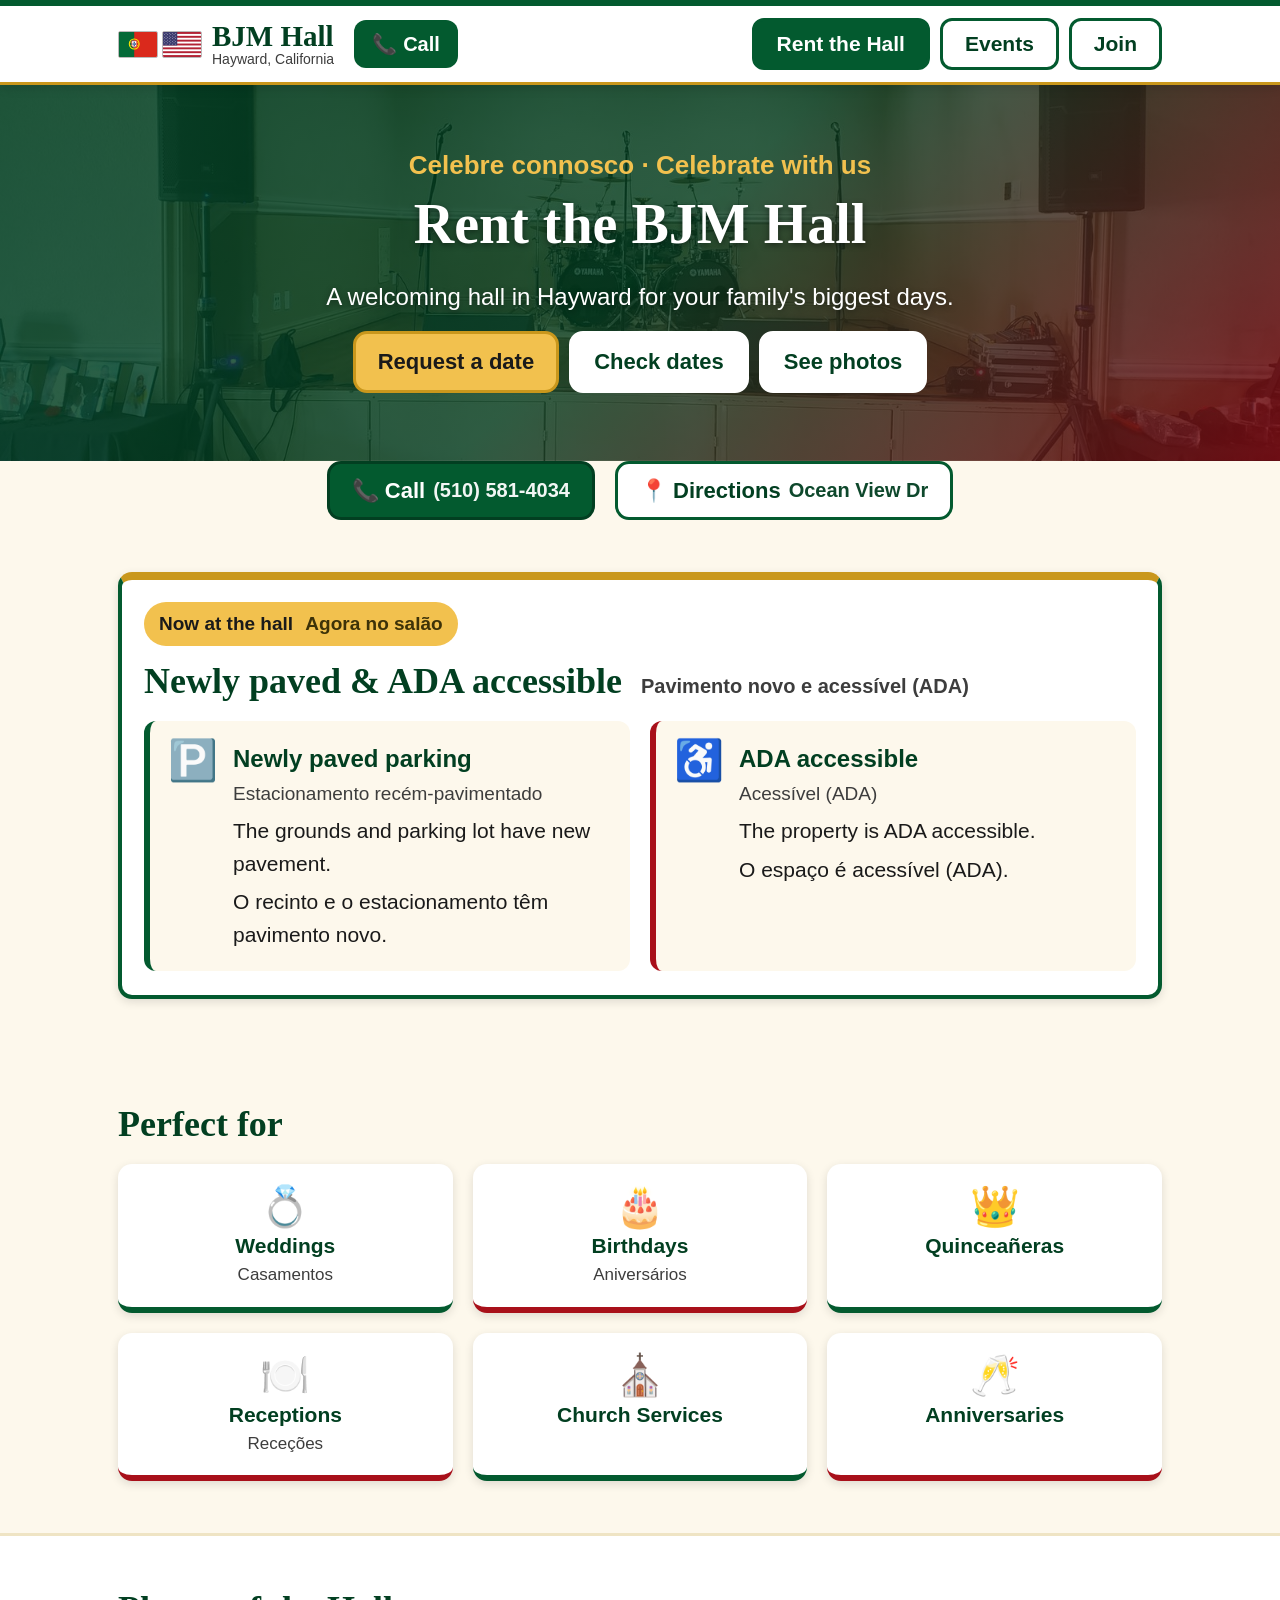
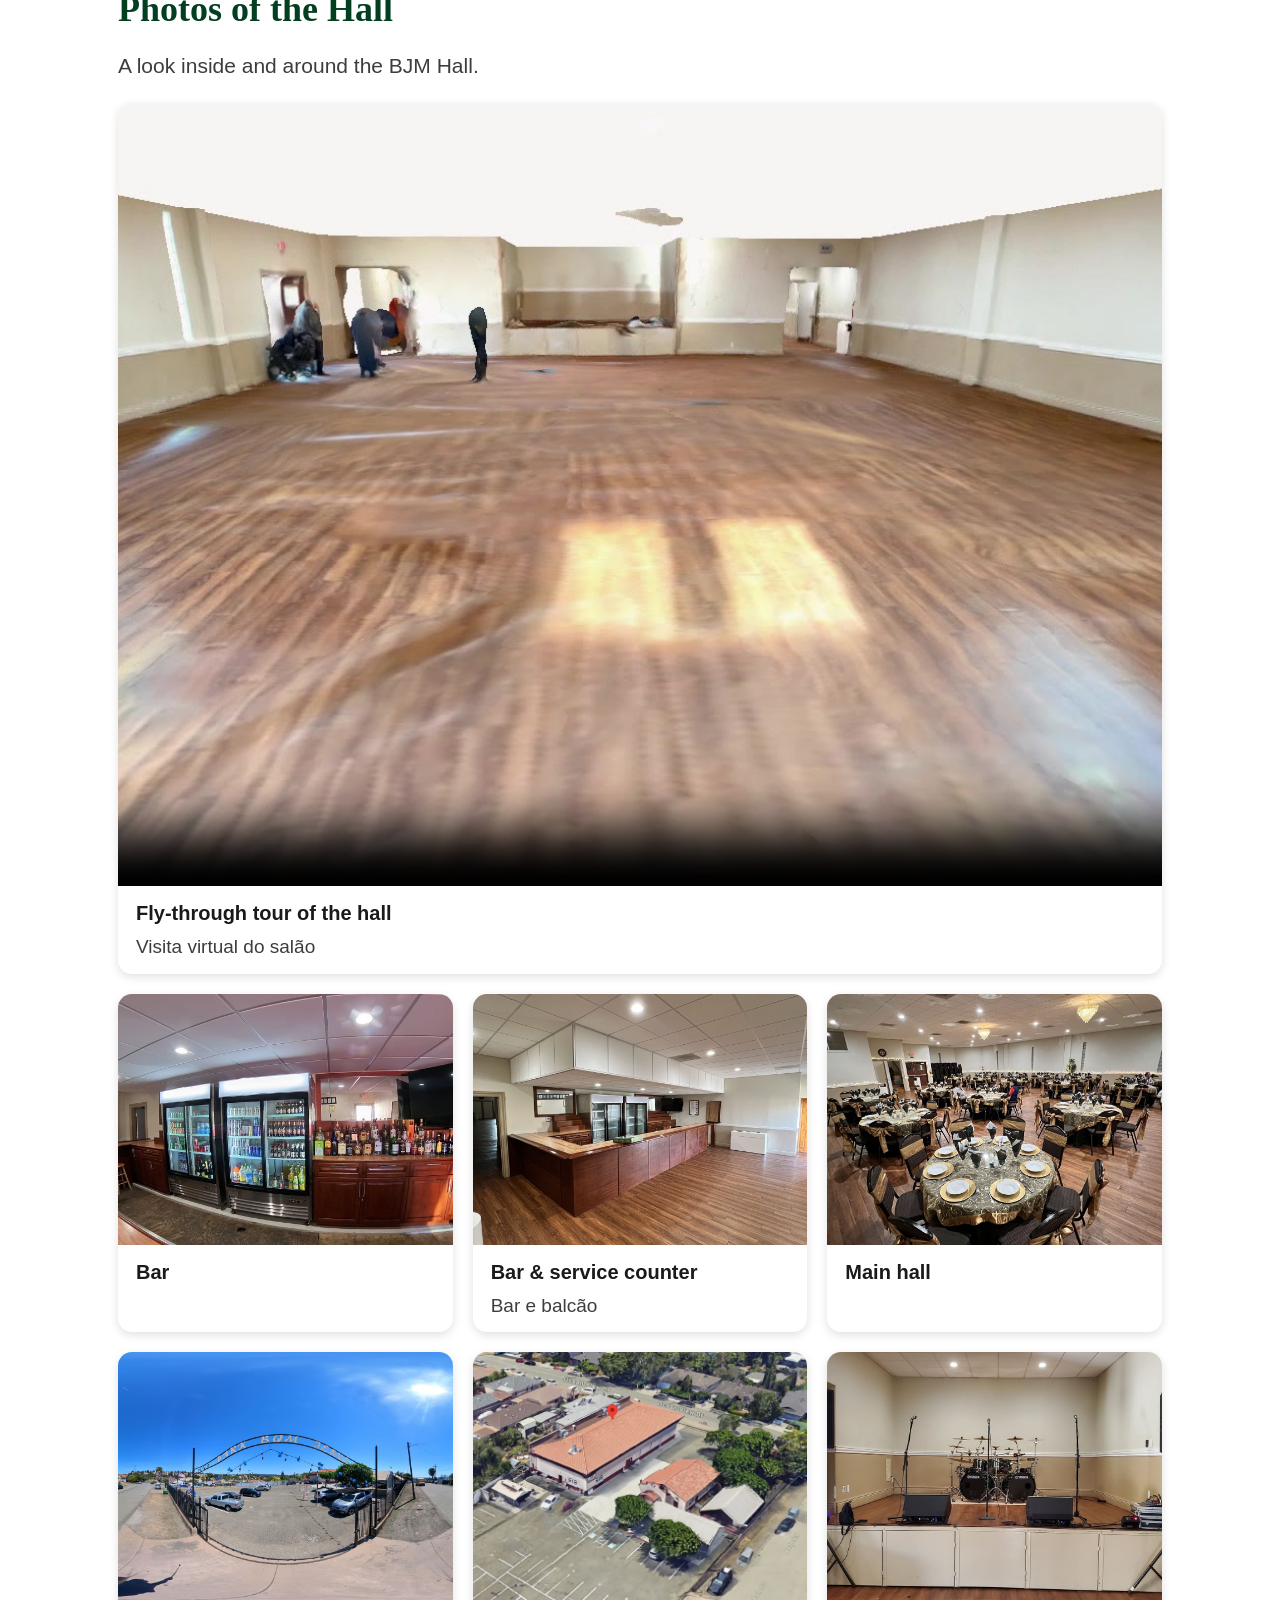
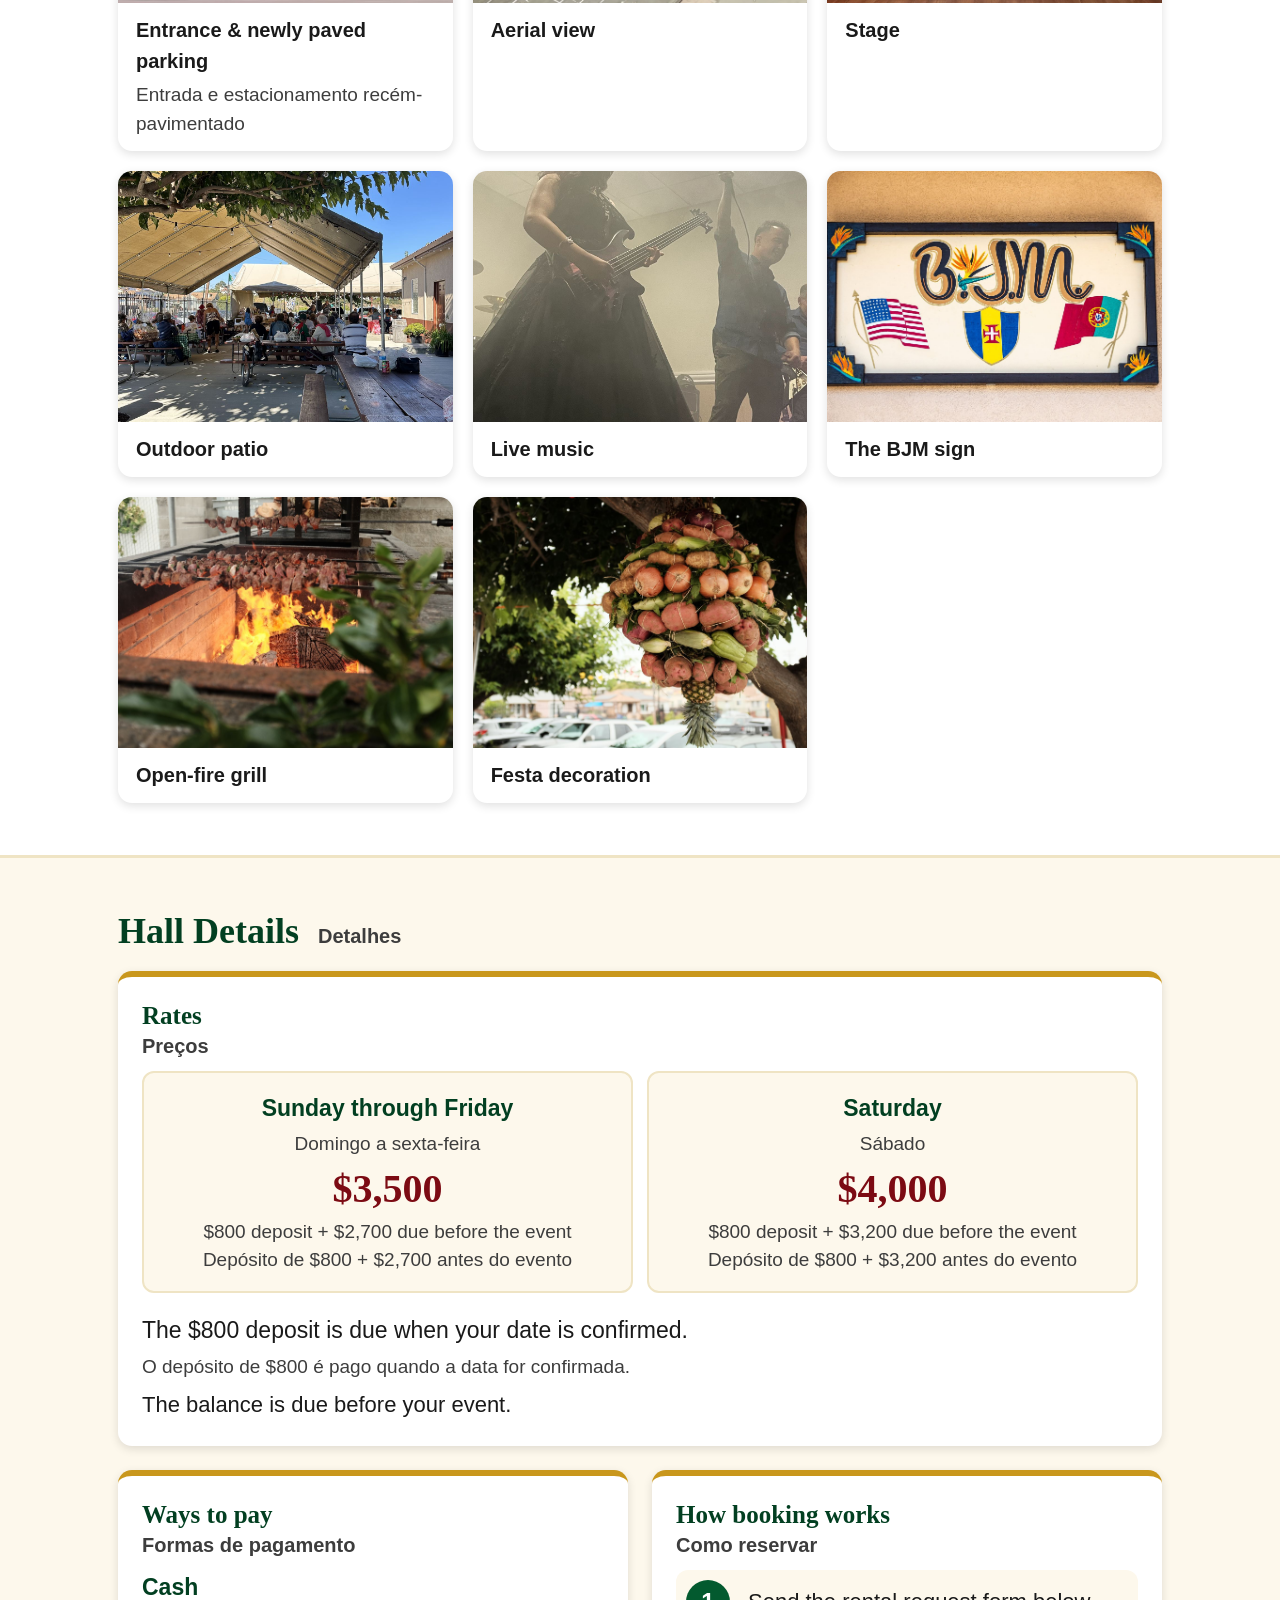
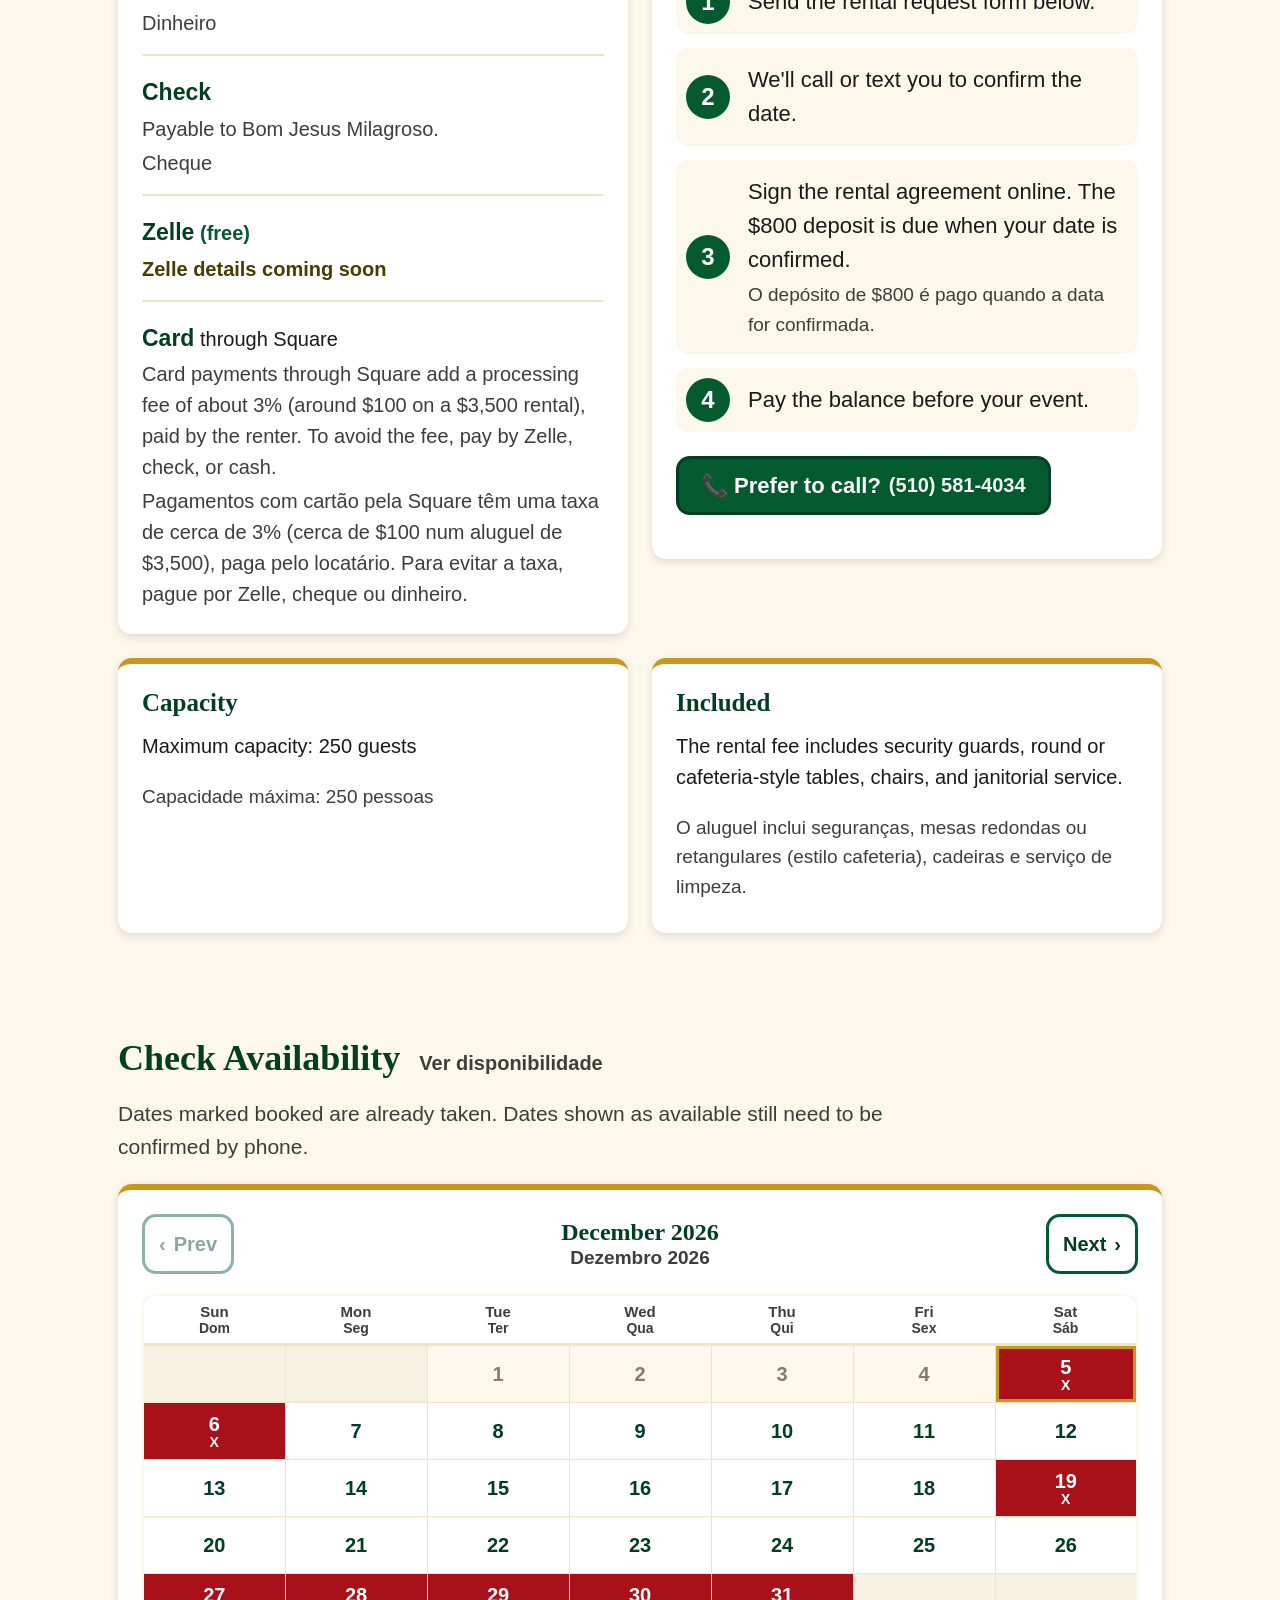
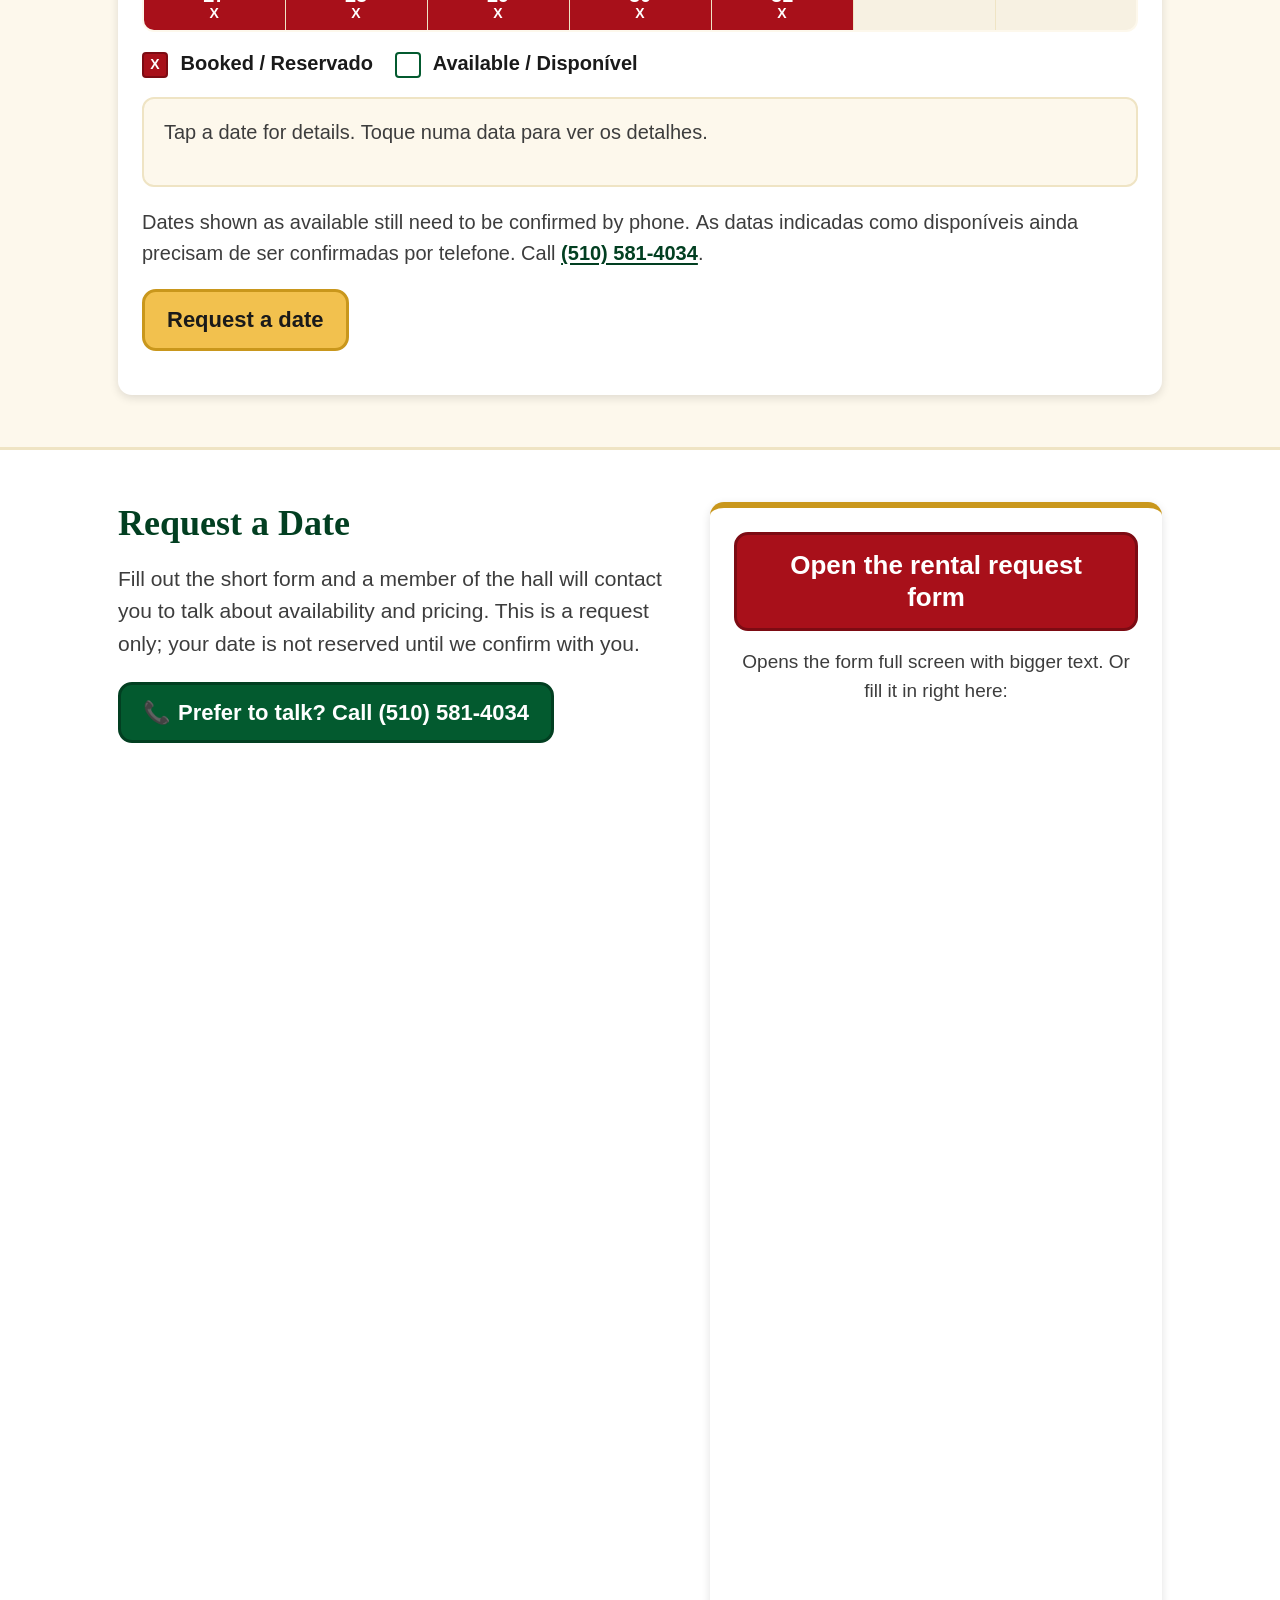
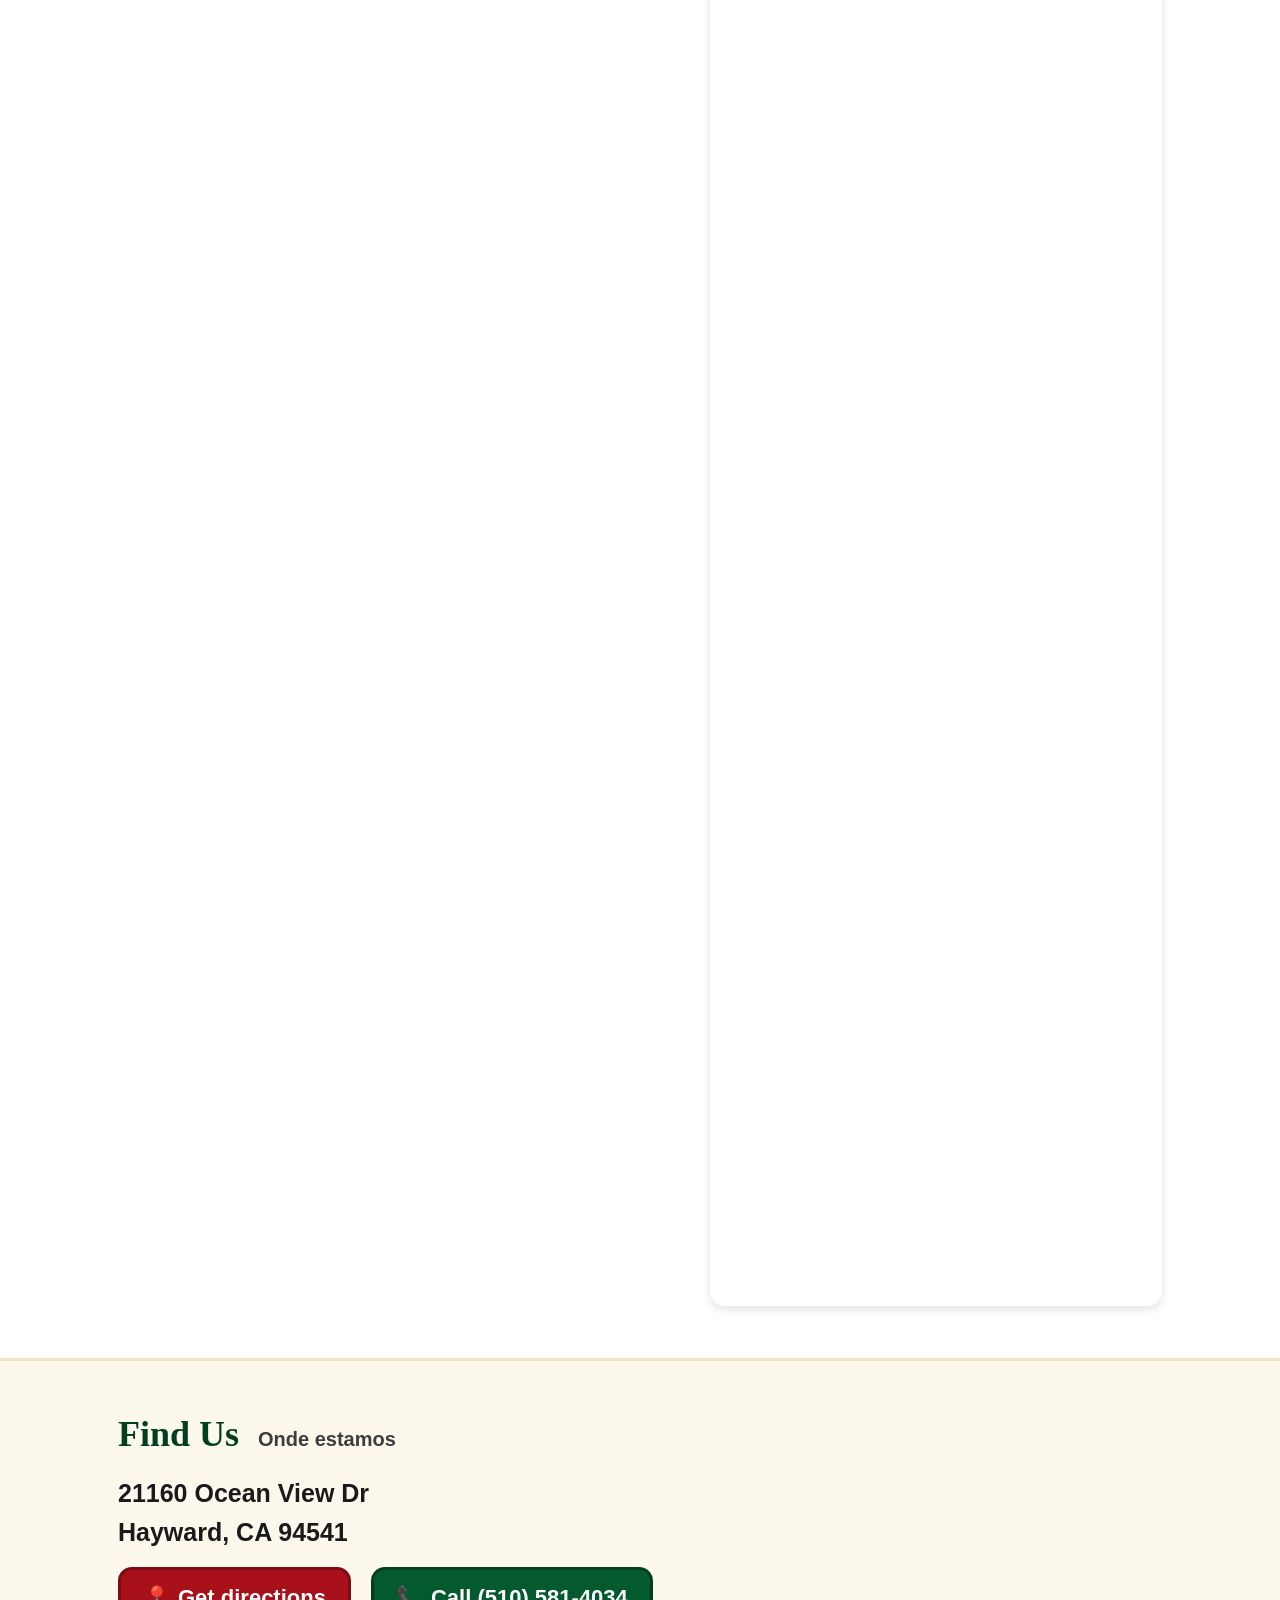
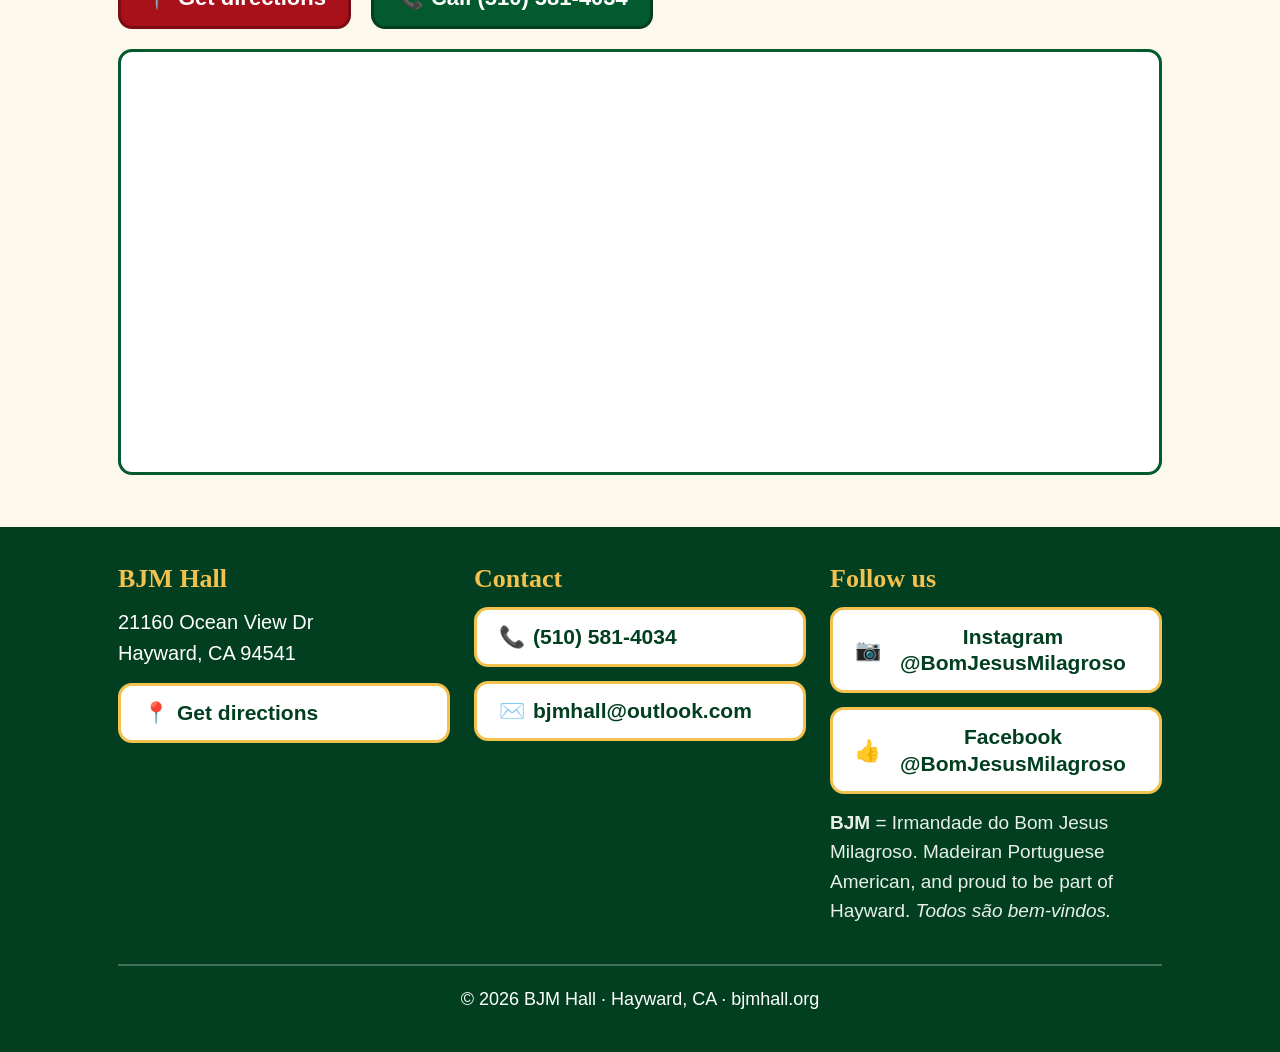
==== index.html @ c1385066 "Make Rent the Hall the home page Visitors now land on the hall rental page, with Portuguese communit" ====
<!DOCTYPE html>
<html lang="en">
<head>
<meta charset="utf-8">
<meta name="viewport" content="width=device-width, initial-scale=1">
<title>Rent the BJM Hall – Hayward, CA | Weddings, Quinceañeras, Parties</title>
<meta name="description" content="Rent the BJM Hall in Hayward, California for weddings, birthdays, quinceañeras, receptions, church services, and anniversaries. Up to 250 guests. Newly paved parking and ADA accessible. Sunday–Friday $3,500, Saturday $4,000 ($800 deposit).">
<script>
  // Old home-page section links now live on the events page.
  (function () {
    var hash = window.location.hash;
    if (hash === "#events" || hash === "#signup" || hash === "#roots" || hash === "#nye-title" || hash === "#calendar-embed") {
      window.location.replace("events.html" + hash);
    }
  })();
</script>
<link rel="icon" href="images/flag-pt.svg" type="image/svg+xml">
<link rel="stylesheet" href="css/style.css">
</head>
<body>
<a class="skip-link" href="#main">Skip to main content</a>
<header class="site-header">
  <div class="header-inner">
    <div class="header-top">
      <a class="brand" href="index.html" aria-label="BJM Hall home">
        <span class="brand-flags"><img src="images/flag-pt.svg" alt="" width="36" height="24"><img src="images/flag-us.svg" alt="" width="36" height="24"></span>
        <span class="brand-name">BJM Hall<small>Hayward, California</small></span>
      </a>
      <a class="header-call" href="tel:+15105814034" aria-label="Call the BJM Hall at (510) 581-4034"><span aria-hidden="true">📞</span> Call</a>
    </div>
    <nav class="main-nav" aria-label="Main">
      <ul>
        <li><a href="index.html" aria-current="page">Rent the Hall</a></li>
        <li><a href="events.html">Events</a></li>
        <li><a href="join/">Join</a></li>
      </ul>
    </nav>
  </div>
</header>
<main id="main">
  <section id="rent" class="hero hero-photo" style="background-image:linear-gradient(135deg,rgba(2,63,33,.88) 0%,rgba(2,63,33,.78) 50%,rgba(124,11,19,.85) 100%),url('images/hall-12-stage.jpg')">
    <div class="container">
      <p class="welcome"><span lang="pt">Celebre connosco</span> &middot; Celebrate with us</p>
      <h1>Rent the BJM Hall</h1>
      <p class="lead">A welcoming hall in Hayward for your family's biggest days.</p>
      <div class="hero-actions">
        <a class="btn btn-gold" href="#request">Request a date</a>
        <a class="btn btn-secondary" href="#availability">Check dates</a>
        <a class="btn btn-secondary" href="#photos">See photos</a>
      </div>
    </div>
  </section>
  <div class="quick-actions container" aria-label="Call or get directions">
    <a class="btn btn-call btn-stack" href="tel:+15105814034"><span><span aria-hidden="true">📞</span> Call</span><small>(510) 581-4034</small></a>
    <a class="btn btn-secondary btn-stack" href="https://www.google.com/maps/dir/?api=1&amp;destination=21160+Ocean+View+Dr,+Hayward,+CA+94541"><span><span aria-hidden="true">📍</span> Directions</span><small>Ocean View Dr</small></a>
  </div>

  <section id="grounds" aria-labelledby="grounds-title">
    <div class="container">
      <div class="grounds-callout">
        <p class="grounds-tag">Now at the hall <span lang="pt">Agora no salão</span></p>
        <h2 id="grounds-title">Newly paved &amp; ADA accessible <span class="h2-alt" lang="pt">Pavimento novo e acessível (ADA)</span></h2>
        <ul class="grounds-list">
          <li>
            <span class="grounds-icon" aria-hidden="true">🅿️</span>
            <div>
              <strong>Newly paved parking</strong>
              <span class="grounds-pt" lang="pt">Estacionamento recém-pavimentado</span>
              <p>The grounds and parking lot have new pavement.</p>
              <p lang="pt">O recinto e o estacionamento têm pavimento novo.</p>
            </div>
          </li>
          <li>
            <span class="grounds-icon" aria-hidden="true">♿</span>
            <div>
              <strong>ADA accessible</strong>
              <span class="grounds-pt" lang="pt">Acessível (ADA)</span>
              <p>The property is ADA accessible.</p>
              <p lang="pt">O espaço é acessível (ADA).</p>
            </div>
          </li>
        </ul>
      </div>
    </div>
  </section>

  <section id="types">
    <div class="container">
      <h2>Perfect for</h2>
      <ul class="type-grid">
        <li><span class="icon" aria-hidden="true">💍</span><strong>Weddings</strong><span class="alt" lang="pt">Casamentos</span></li>
        <li><span class="icon" aria-hidden="true">🎂</span><strong>Birthdays</strong><span class="alt" lang="pt">Aniversários</span></li>
        <li><span class="icon" aria-hidden="true">👑</span><strong>Quinceañeras</strong></li>
        <li><span class="icon" aria-hidden="true">🍽️</span><strong>Receptions</strong><span class="alt" lang="pt">Receções</span></li>
        <li><span class="icon" aria-hidden="true">⛪</span><strong>Church Services</strong></li>
        <li><span class="icon" aria-hidden="true">🥂</span><strong>Anniversaries</strong></li>
      </ul>
    </div>
  </section>

  <section id="photos" class="section-alt">
    <div class="container">
      <h2>Photos of the Hall</h2>
      <p class="section-intro">A look inside and around the BJM Hall.</p>
      <!-- PHOTOS: files live in images/ as hall-NN-name.jpg (resized to max 1600px).
           To add or swap one, copy a JPG into images/ and add/edit a <figure> below (src, alt text, caption).
           The grid adjusts automatically. -->
      <div class="gallery">
        <figure class="gallery-video">
          <video controls playsinline muted preload="metadata" poster="images/flythrough-poster.jpg" width="1024" height="768" title="Fly-through tour of the hall">
            <source src="assets/flythrough.mp4" type="video/mp4">
          </video>
          <figcaption>Fly-through tour of the hall <span lang="pt">Visita virtual do salão</span></figcaption>
        </figure>
        <figure><img src="images/hall-02-bar.jpg" alt="The hall's bar with refrigerated drink cases" loading="lazy" width="800" height="600"><figcaption>Bar</figcaption></figure>
        <figure><img src="images/hall-06-kitchen-counter.jpg" alt="The hall's bar and service counter, with a wood bar top, glass-door refrigerators, and a TV / Bar e balcão com frigoríficos de porta de vidro e uma televisão" loading="lazy" width="800" height="600"><figcaption>Bar &amp; service counter <span lang="pt">Bar e balcão</span></figcaption></figure>
        <figure><img src="images/hall-01-main-hall.jpg" alt="The main hall set for a banquet, with chandeliers and round tables" loading="lazy" width="800" height="600"><figcaption>Main hall</figcaption></figure>
        <figure><img src="images/hall-04-entrance-parking.jpg" alt="Wide view of the entrance gate and the newly paved parking lot" loading="lazy" width="800" height="600"><figcaption>Entrance &amp; newly paved parking <span lang="pt">Entrada e estacionamento recém-pavimentado</span></figcaption></figure>
        <figure><img src="images/hall-07-aerial-view.jpg" alt="Aerial view of the hall and its parking lot" loading="lazy" width="800" height="600"><figcaption>Aerial view</figcaption></figure>
        <figure><img src="images/hall-12-stage.jpg" alt="Stage with sound speakers and a drum set" loading="lazy" width="800" height="600"><figcaption>Stage</figcaption></figure>
        <figure><img src="images/hall-13-outdoor-patio.jpg" alt="Covered outdoor patio with tables under a canopy" loading="lazy" width="800" height="600"><figcaption>Outdoor patio</figcaption></figure>
        <figure><img src="images/hall-18-live-music.jpg" alt="Live music performance at the hall" loading="lazy" width="800" height="600"><figcaption>Live music</figcaption></figure>
        <figure><img src="images/hall-19-bjm-sign.jpg" alt="The BJM sign with the flags of the United States, Madeira, and Portugal" loading="lazy" width="800" height="600"><figcaption>The BJM sign</figcaption></figure>
        <figure><img src="images/hall-05-open-fire-grill.jpg" alt="Meat grilling over an open fire" loading="lazy" width="800" height="600"><figcaption>Open-fire grill</figcaption></figure>
        <figure><img src="images/hall-11-festa-decoration.jpg" alt="Fruit decoration hanging from a tree at a festa" loading="lazy" width="800" height="600"><figcaption>Festa decoration</figcaption></figure>
      </div>
    </div>
  </section>

  <section id="details">
    <div class="container">
      <h2>Hall Details <span class="h2-alt" lang="pt">Detalhes</span></h2>

      <div class="card rates-card">
        <h3>Rates <span class="h2-alt" lang="pt">Preços</span></h3>
        <ul class="rate-list">
          <li>
            <p class="rate-when">Sunday through Friday</p>
            <p class="rate-alt" lang="pt">Domingo a sexta-feira</p>
            <p class="rate-price">$3,500</p>
            <p class="rate-split">$800 deposit + $2,700 due before the event<span class="rate-alt-inline" lang="pt">Depósito de $800 + $2,700 antes do evento</span></p>
          </li>
          <li>
            <p class="rate-when">Saturday</p>
            <p class="rate-alt" lang="pt">Sábado</p>
            <p class="rate-price">$4,000</p>
            <p class="rate-split">$800 deposit + $3,200 due before the event<span class="rate-alt-inline" lang="pt">Depósito de $800 + $3,200 antes do evento</span></p>
          </li>
        </ul>
        <p class="rate-deposit">The $800 deposit is due when your date is confirmed. <span class="rate-alt-inline" lang="pt">O depósito de $800 é pago quando a data for confirmada.</span></p>
        <p class="rate-balance">The balance is due before your event.</p>
      </div>

      <div class="rental-info">
        <div class="card">
          <h3>Ways to pay <span class="h2-alt" lang="pt">Formas de pagamento</span></h3>
          <ul class="pay-list">
            <li>
              <strong>Cash</strong>
              <p class="pay-note" lang="pt">Dinheiro</p>
            </li>
            <li>
              <strong>Check</strong>
              <p class="pay-note">Payable to Bom Jesus Milagroso.</p>
              <p class="pay-note" lang="pt">Cheque</p>
            </li>
            <li>
              <!-- ZELLE PLACEHOLDER: add hall Zelle email/phone -->
              <strong>Zelle</strong> <span class="pay-free">(free)</span>
              <p class="pay-note pay-soon">Zelle details coming soon</p>
            </li>
            <li>
              <strong>Card</strong> through Square
              <p class="pay-note">Card payments through Square add a processing fee of about 3% (around $100 on a $3,500 rental), paid by the renter. To avoid the fee, pay by Zelle, check, or cash.</p>
              <p class="pay-note" lang="pt">Pagamentos com cartão pela Square têm uma taxa de cerca de 3% (cerca de $100 num aluguel de $3,500), paga pelo locatário. Para evitar a taxa, pague por Zelle, cheque ou dinheiro.</p>
            </li>
          </ul>
        </div>
        <div class="card">
          <h3>How booking works <span class="h2-alt" lang="pt">Como reservar</span></h3>
          <ol class="booking-steps">
            <li>Send the rental request form below.</li>
            <li>We'll call or text you to confirm the date.</li>
            <li><span>Sign the rental agreement online. The $800 deposit is due when your date is confirmed. <span class="rate-alt-inline" lang="pt">O depósito de $800 é pago quando a data for confirmada.</span></span></li>
            <li>Pay the balance before your event.</li>
          </ol>
          <p><a class="btn btn-call btn-stack" href="tel:+15105814034"><span><span aria-hidden="true">📞</span> Prefer to call?</span><small>(510) 581-4034</small></a></p>
        </div>
      </div>

      <div class="details-tbd">
        <div class="card"><h3>Capacity</h3><p>Maximum capacity: 250 guests</p><p class="rate-alt" lang="pt">Capacidade máxima: 250 pessoas</p></div>
        <div class="card"><h3>Included</h3><p>The rental fee includes security guards, round or cafeteria-style tables, chairs, and janitorial service.</p><p class="rate-alt" lang="pt">O aluguel inclui seguranças, mesas redondas ou retangulares (estilo cafeteria), cadeiras e serviço de limpeza.</p></div>
      </div>
    </div>
  </section>

  <section id="availability">
    <div class="container">
      <h2>Check Availability <span class="h2-alt" lang="pt">Ver disponibilidade</span></h2>
      <p class="section-intro">Dates marked booked are already taken. Dates shown as available still need to be confirmed by phone.</p>
      <div class="card avail-card">
        <div id="availability-calendar">
          <p class="avail-status">Loading availability… <span lang="pt">A carregar disponibilidade…</span></p>
        </div>
        <p class="avail-note">Dates shown as available still need to be confirmed by phone. <span lang="pt">As datas indicadas como disponíveis ainda precisam de ser confirmadas por telefone.</span> Call <a class="avail-phone" href="tel:+15105814034">(510) 581-4034</a>.</p>
        <p><a class="btn btn-gold" href="#request">Request a date</a></p>
      </div>
    </div>
  </section>

  <section id="request" class="section-alt">
    <div class="container two-col">
      <div>
        <h2>Request a Date</h2>
        <p class="section-intro">Fill out the short form and a member of the hall will contact you to talk about availability and pricing. This is a request only; your date is not reserved until we confirm with you.</p>
        <p><a class="btn btn-call" href="tel:+15105814034"><span aria-hidden="true">📞</span> Prefer to talk? Call (510) 581-4034</a></p>
      </div>
      <div class="card">
        <!-- MICROSOFT FORMS EMBED (Rental): see README > FORMS-SETUP. The button below is the fallback link to the same form. -->
        <div class="form-embed">
          <a class="btn btn-primary btn-huge" href="https://forms.cloud.microsoft/Pages/ResponsePage.aspx?id=DQSIkWdsW0yxEjajBLZtrQAAAAAAAAAAAANAATeEOQFUOENYTU9RWDAzQ0w1RTVJSUhCM05DTjRIWS4u" target="_blank" rel="noopener">Open the rental request form</a>
          <p class="small-print form-embed-help">Opens the form full screen with bigger text. Or fill it in right here:</p>
          <iframe class="form-rental" src="https://forms.cloud.microsoft/Pages/ResponsePage.aspx?id=DQSIkWdsW0yxEjajBLZtrQAAAAAAAAAAAANAATeEOQFUOENYTU9RWDAzQ0w1RTVJSUhCM05DTjRIWS4u&amp;embed=true" title="BJM Hall rental request form" loading="lazy" allowfullscreen></iframe>
        </div>
      </div>
    </div>
  </section>
  <section id="location">
    <div class="container">
      <h2>Find Us <span class="h2-alt" lang="pt">Onde estamos</span></h2>
      <p class="address-big">21160 Ocean View Dr<br>Hayward, CA 94541</p>
      <div class="quick-actions quick-actions-inline">
        <a class="btn btn-primary" href="https://www.google.com/maps/dir/?api=1&amp;destination=21160+Ocean+View+Dr,+Hayward,+CA+94541"><span aria-hidden="true">📍</span> Get directions</a>
        <a class="btn btn-call" href="tel:+15105814034"><span aria-hidden="true">📞</span> Call (510) 581-4034</a>
      </div>
      <div class="map-embed">
        <iframe loading="lazy" src="https://maps.google.com/maps?q=21160%20Ocean%20View%20Dr%2C%20Hayward%2C%20CA%2094541&amp;z=15&amp;output=embed" title="Map showing BJM Hall at 21160 Ocean View Dr, Hayward, CA" referrerpolicy="no-referrer-when-downgrade" allowfullscreen></iframe>
      </div>
    </div>
  </section>
</main>
<footer class="site-footer">
  <div class="container">
    <div class="footer-grid">
      <div>
        <h2>BJM Hall</h2>
        <p>21160 Ocean View Dr<br>Hayward, CA 94541</p>
        <p><a class="btn btn-footer" href="https://www.google.com/maps/dir/?api=1&amp;destination=21160+Ocean+View+Dr,+Hayward,+CA+94541"><span aria-hidden="true">📍</span> Get directions</a></p>
      </div>
      <div>
        <h2>Contact</h2>
        <p><a class="btn btn-footer" href="tel:+15105814034"><span aria-hidden="true">📞</span> (510) 581-4034</a></p>
        <p><a class="btn btn-footer" href="mailto:bjmhall@outlook.com"><span aria-hidden="true">✉️</span> bjmhall@outlook.com</a></p>
      </div>
      <div>
        <h2>Follow us</h2>
        <p><a class="btn btn-footer" href="https://www.instagram.com/bomjesusmilagroso" target="_blank" rel="noopener"><span aria-hidden="true">📷</span> Instagram @BomJesusMilagroso</a></p>
        <p><a class="btn btn-footer" href="https://www.facebook.com/BomJesusMilagroso" target="_blank" rel="noopener"><span aria-hidden="true">👍</span> Facebook @BomJesusMilagroso</a></p>
        <p class="small-print footer-note"><strong>BJM</strong> = <span lang="pt">Irmandade do Bom Jesus Milagroso</span>. Madeiran Portuguese American, and proud to be part of Hayward. <em lang="pt">Todos são bem-vindos.</em></p>
      </div>
    </div>
    <div class="footer-bottom">
      <p>&copy; <span id="year">2026</span> BJM Hall &middot; Hayward, CA &middot; bjmhall.org</p>
    </div>
  </div>
</footer>
<script src="js/availability-calendar.js" defer></script>
</body></html>
---- css/style.css ----
/* BJM Hall – MOBILE-FIRST styles.
   Base = phones (~320-480px). min-width queries enhance for tablet (640px+) and desktop (960px+).
   Elderly-friendly: large text, high contrast, tap targets >= 52px. */
:root{
  --green:#035A2F; --green-dark:#023F21; --red:#A8101A; --red-dark:#7C0B13;
  --gold:#C9971C; --gold-light:#F2C14E; --cream:#FDF8EC; --ink:#1A1A1A; --muted:#3D3D3D;
  --radius:14px; --shadow:0 3px 10px rgba(0,0,0,.12); --tap:56px;
}
*,*::before,*::after{box-sizing:border-box}
html{font-size:19px;-webkit-text-size-adjust:100%;scroll-padding-top:130px}
body{margin:0;font-family:"Segoe UI",Roboto,Helvetica,Arial,sans-serif;line-height:1.55;color:var(--ink);background:var(--cream);overflow-wrap:break-word}
img,iframe{max-width:100%}
img{height:auto;display:block}
a{color:var(--green-dark);text-decoration:underline;text-underline-offset:3px}
:focus-visible{outline:4px solid var(--gold);outline-offset:3px}
h1,h2,h3{font-family:Georgia,"Times New Roman",serif;line-height:1.2;color:var(--green-dark);margin:0 0 .5em}
h1{font-size:1.85rem} h2{font-size:1.6rem} h3{font-size:1.25rem}
.h2-alt{display:block;font-family:"Segoe UI",Roboto,Helvetica,Arial,sans-serif;font-size:1rem;font-weight:600;color:var(--muted);margin-top:.2rem}
p{margin:0 0 1em}
code{overflow-wrap:anywhere}
.container{max-width:1100px;margin:0 auto;padding:0 1rem}
.skip-link{position:absolute;left:-999px;top:0;background:var(--gold-light);color:#000;padding:.8rem 1rem;font-weight:700;z-index:100}
.skip-link:focus{left:.5rem;top:.5rem}
.flag-stripe{height:8px;background:linear-gradient(90deg,var(--green) 0 40%,var(--red) 40% 85%,var(--gold) 85% 100%)}

/* ---------- Header: sticky, compact, 3 big labeled nav buttons (no JS) ---------- */
.site-header{position:sticky;top:0;z-index:50;background:#fff;border-top:6px solid var(--green);border-bottom:3px solid var(--gold);box-shadow:var(--shadow)}
.header-inner{max-width:1100px;margin:0 auto;padding:.4rem .6rem .5rem}
.header-top{display:flex;align-items:center;justify-content:space-between;gap:.5rem;margin-bottom:.4rem}
.brand{display:flex;align-items:center;gap:.5rem;text-decoration:none;color:var(--green-dark);min-height:48px;min-width:0}
.brand-flags{display:flex;gap:.2rem;flex-shrink:0}
.brand-flags img{width:30px;height:20px;border:1px solid #bbb;border-radius:2px;object-fit:cover}
.brand-name{font-family:Georgia,serif;font-size:1.25rem;font-weight:700;line-height:1.05;white-space:nowrap}
.brand-name small{display:block;font-family:"Segoe UI",Roboto,Arial,sans-serif;font-size:.7rem;font-weight:400;color:var(--muted)}
.header-call{display:inline-flex;align-items:center;justify-content:center;gap:.3rem;min-height:48px;min-width:48px;padding:0 .9rem;border-radius:12px;background:var(--green);color:#fff;font-weight:800;font-size:1rem;text-decoration:none;flex-shrink:0}
.main-nav ul{list-style:none;margin:0;padding:0;display:grid;grid-template-columns:1.55fr .95fr .75fr;gap:.35rem}
.main-nav a{display:flex;align-items:center;justify-content:center;text-align:center;min-height:52px;padding:.3rem .3rem;border-radius:12px;font-weight:800;font-size:.95rem;line-height:1.15;text-decoration:none;color:var(--green-dark);border:3px solid var(--green);background:#fff}
.main-nav a[aria-current="page"]{background:var(--green);color:#fff}

/* ---------- Buttons ---------- */
.btn{display:inline-flex;align-items:center;justify-content:center;gap:.4rem;min-height:var(--tap);padding:.7rem 1.1rem;border-radius:var(--radius);font-size:1.1rem;font-weight:800;text-decoration:none;border:3px solid transparent;cursor:pointer;text-align:center;line-height:1.25;width:100%}
.btn-primary{background:var(--red);color:#fff;border-color:var(--red-dark)}
.btn-secondary{background:#fff;color:var(--green-dark);border-color:var(--green)}
.btn-gold{background:var(--gold-light);color:#1a1a1a;border-color:var(--gold)}
.btn-call{background:var(--green);color:#fff;border-color:var(--green-dark)}
.btn-huge{font-size:1.3rem;min-height:68px}
.btn-footer{background:#fff;color:var(--green-dark);border-color:var(--gold-light);font-size:1.05rem;justify-content:flex-start}
@media (hover:hover){
  .btn-primary:hover{background:var(--red-dark);color:#fff}
  .btn-secondary:hover,.main-nav a:hover{background:var(--green);color:#fff}
  .btn-gold:hover{background:var(--gold)}
  .btn-call:hover{background:var(--green-dark)}
}

/* ---------- Hero: short on phones so content shows above the fold ---------- */
.hero{background:linear-gradient(135deg,var(--green-dark),var(--green) 45%,var(--red));color:#fff;padding:1rem 0 1.1rem;text-align:center}
.hero-photo{background-color:var(--green-dark);background-position:center;background-size:cover;background-repeat:no-repeat}
.hero h1{color:#fff;font-size:1.65rem;margin-bottom:.35em;text-shadow:0 2px 6px rgba(0,0,0,.45)}
.hero .welcome{font-size:.95rem;font-weight:800;color:var(--gold-light);margin:0 0 .3rem}
.hero .lead{font-size:1.05rem;margin:0 auto .8rem;max-width:760px;text-shadow:0 2px 6px rgba(0,0,0,.45)}
.hero-flags{display:none}
.hero-actions{display:grid;grid-template-columns:repeat(auto-fit,minmax(130px,1fr));gap:.5rem;max-width:520px;margin:0 auto}
.hero .btn-secondary{border-color:#fff}
.hero-extra{display:none}

/* Call / Directions strip */
.quick-actions{display:grid;grid-template-columns:1fr 1fr;gap:.5rem;padding-top:.8rem;padding-bottom:.2rem}
.quick-actions-inline{grid-template-columns:1fr}
.btn-stack{flex-direction:column;gap:0;padding:.5rem .4rem;line-height:1.15}
.btn-stack small{font-size:.85rem;font-weight:700;opacity:.95}
.lead-more{display:none}
.quick-actions-inline{padding:0;margin:0 0 1rem}

/* ---------- Sections ---------- */
section{padding:1.8rem 0}
.section-alt{background:#fff;border-top:3px solid #efe4c4;border-bottom:3px solid #efe4c4}
.section-intro{font-size:1.05rem;color:var(--muted);max-width:800px}
.card{background:#fff;border-radius:var(--radius);box-shadow:var(--shadow);padding:1.2rem;border-top:6px solid var(--gold)}
.card-img{width:calc(100% + 2.4rem);max-width:none;margin:-1.2rem -1.2rem 1rem;aspect-ratio:3/2;object-fit:cover;border-radius:var(--radius) var(--radius) 0 0}
.placeholder-note{background:#FFF3C4;border:3px dashed var(--gold);border-radius:var(--radius);padding:.8rem 1rem;margin:1rem 0;color:#4a3b00;font-size:.95rem}
.placeholder-note strong{color:#000}
.example-tag{display:inline-block;background:#FFF3C4;border:2px solid var(--gold);color:#4a3b00;font-family:Arial,sans-serif;font-size:.7rem;font-weight:800;padding:.05rem .45rem;border-radius:6px;vertical-align:middle;letter-spacing:.04em}
.small-print{font-size:.95rem;color:var(--muted)}
.hint{display:block;font-weight:400;font-size:.95rem;color:var(--muted)}
.address-big{font-size:1.25rem;font-weight:700;margin-bottom:.8rem}

/* ---------- Events: list first; calendar = button on phones, embed on larger screens ---------- */
.event-list{list-style:none;margin:0 0 1.6rem;padding:0;display:grid;gap:.8rem}
.event{display:flex;gap:.9rem;align-items:stretch;background:#fff;border-radius:var(--radius);box-shadow:var(--shadow);overflow:hidden}
.event-date{background:var(--red);color:#fff;flex:0 0 76px;display:flex;flex-direction:column;align-items:center;justify-content:center;padding:.6rem .3rem;font-weight:800;text-align:center}
.event-date .month{font-size:.8rem;text-transform:uppercase;letter-spacing:.06em}
.event-date .day{font-size:1.8rem;line-height:1}
.event-date .day-range{font-size:1.25rem;white-space:nowrap}
.event-date .year{font-size:.75rem;font-weight:700;opacity:.9;margin-top:.15rem}
.event-when{font-weight:800;color:var(--red-dark)!important;margin-bottom:.2rem!important}
.event-festa .event-date{background:var(--green)}
.event-actions{display:grid;gap:.7rem;margin:1rem 0 1.6rem}
.site-footer .footer-note{color:#e8efe9}
.event-body{padding:.8rem .9rem .8rem 0;min-width:0}
.event-body h3{font-size:1.15rem;margin-bottom:.25em}
.event-body p{margin:0;color:var(--muted);font-size:1rem}
.cal-button{margin-bottom:.5rem}
.calendar-embed{display:none;background:#fff;border:3px solid var(--green);border-radius:var(--radius);min-height:360px;align-items:center;justify-content:center;text-align:center;padding:1.5rem}
.calendar-embed iframe{width:100%;height:600px;border:0}
.cal-title{font-size:1.3rem;font-weight:800;color:var(--green-dark);margin-bottom:.4rem}

.featured-event{background:#fff;border:4px solid var(--gold);border-radius:var(--radius);box-shadow:var(--shadow);overflow:hidden;margin:0 0 1.6rem}
.featured-tag{background:var(--gold-light);color:#1a1a1a;font-weight:800;margin:0;padding:.5rem 1rem;font-size:1rem}
.featured-img{width:100%;height:auto}
.featured-body{padding:1rem 1.1rem 1.2rem}
.featured-body h3{font-size:1.4rem}
.featured-body h4{font-size:1.1rem;margin:1rem 0 .3rem;color:var(--green-dark)}
.featured-price{font-size:1.25rem;margin:.3rem 0 .6rem}
.featured-schedule,.featured-menu{margin:0;padding-left:1.2rem}
.featured-schedule li,.featured-menu li{margin:.2rem 0}
.featured-schedule{list-style:none;padding:0}
.featured-reserve{margin:1rem 0 .8rem;font-size:1.1rem}

/* Our Roots + timeline */
.roots{display:grid;gap:1.2rem}
.roots-img{width:100%;border-radius:var(--radius);box-shadow:var(--shadow);aspect-ratio:3/2;object-fit:cover}
.roots-text p{font-size:1.1rem}
.timeline{list-style:none;margin:0 0 1.2rem;padding:0;border-left:5px solid var(--gold);display:grid;gap:.9rem}
.timeline li{position:relative;padding-left:1.1rem;font-size:1.1rem}
.timeline li::before{content:"";position:absolute;left:-12px;top:.35rem;width:19px;height:19px;border-radius:50%;background:var(--green);border:3px solid #fff;box-shadow:0 0 0 2px var(--green)}
.tl-year{display:block;font-weight:800;font-size:1.25rem;color:var(--red-dark)}
.roots-invite{background:#FFF3C4;border-left:6px solid var(--gold);border-radius:10px;padding:.9rem 1rem}

/* ---------- Hall Details: rates, payment, booking ---------- */
.rates-card{margin-bottom:1.2rem}
.rate-list{list-style:none;margin:0 0 1rem;padding:0;display:grid;gap:.7rem}
.rate-list li{background:var(--cream);border:2px solid #efe4c4;border-radius:12px;padding:.9rem 1rem;text-align:center;min-width:0;display:flex;flex-direction:column}
.rate-when{font-weight:800;font-size:1.15rem;color:var(--green-dark);margin:0 0 .15rem}
.rate-alt{font-size:.95rem;color:var(--muted);margin:0 0 .4rem}
.rate-price{font-family:Georgia,"Times New Roman",serif;font-size:2rem;font-weight:700;color:var(--red-dark);margin-top:auto;margin-bottom:0;white-space:nowrap;line-height:1.1}
.rate-split{font-size:.95rem;color:var(--muted);margin:.4rem 0 0;line-height:1.35;font-weight:400}
.rate-deposit{font-size:1.15rem;margin:0 0 .35rem}
.rate-alt-inline{display:block;font-size:.95rem;font-weight:400;color:var(--muted);margin-top:.15rem}
.rate-balance{margin:0;font-size:1.1rem}
.rental-info{display:grid;grid-template-columns:1fr;gap:1.2rem;margin:0 0 1.2rem}
.pay-list{list-style:none;margin:0;padding:0;display:grid;gap:.2rem}
.pay-list li{padding:.75rem 0;border-bottom:2px solid #efe4c4;min-width:0}
.pay-list li:last-child{border-bottom:0;padding-bottom:0}
.pay-list li:first-child{padding-top:0}
.pay-list strong{display:inline;font-size:1.15rem;color:var(--green-dark)}
.pay-free{font-weight:700;color:var(--green)}
.pay-note{margin:.15rem 0 0;color:var(--muted);font-size:1rem}
.pay-soon{font-weight:700;color:#4a3b00}
.booking-steps{list-style:none;margin:0 0 1.2rem;padding:0;display:grid;gap:.7rem;counter-reset:step}
.booking-steps li{position:relative;padding:.75rem .8rem .75rem 3.6rem;background:var(--cream);border-radius:12px;font-size:1.1rem;min-height:56px;display:flex;align-items:center}
.booking-steps li::before{counter-increment:step;content:counter(step);position:absolute;left:.5rem;top:50%;transform:translateY(-50%);width:44px;height:44px;border-radius:50%;background:var(--green);color:#fff;font-weight:800;font-size:1.2rem;display:flex;align-items:center;justify-content:center;line-height:1;font-family:"Segoe UI",Roboto,Helvetica,Arial,sans-serif}
.details-tbd{display:grid;grid-template-columns:1fr;gap:1.2rem}

/* Keep language subtitles under h3s so they don't wrap into the title in two-col cards */
h3 .h2-alt{display:block;margin-left:0;margin-top:.15rem}


/* ---------- Layout grids (single column on phones) ---------- */
.two-col,.heritage,.footer-grid{display:grid;grid-template-columns:1fr;gap:1.2rem}
.type-grid{list-style:none;padding:0;margin:0;display:grid;grid-template-columns:1fr 1fr;gap:.7rem}
.type-grid li{background:#fff;border-radius:var(--radius);box-shadow:var(--shadow);padding:.9rem .5rem;text-align:center;border-bottom:6px solid var(--green);min-width:0}
.type-grid li:nth-child(even){border-bottom-color:var(--red)}
.type-grid .icon{font-size:2rem;display:block;line-height:1.2}
.type-grid strong{display:block;font-size:1.05rem;color:var(--green-dark)}
.type-grid span.alt{display:block;color:var(--muted);font-size:.85rem}

/* Newly paved grounds and ADA access, on the rental home page */
.grounds-callout{background:#fff;border:4px solid var(--green);border-top:8px solid var(--gold);border-radius:var(--radius);box-shadow:var(--shadow);padding:1.1rem 1.1rem 1.2rem}
.grounds-tag{display:inline-block;background:var(--gold-light);color:#1a1a1a;font-weight:800;margin:0 0 .7rem;padding:.35rem .75rem;border-radius:999px;font-size:.95rem}
.grounds-tag [lang="pt"]{display:block;font-weight:600;color:#3d3208}
.grounds-list{list-style:none;margin:.2rem 0 0;padding:0;display:grid;gap:.8rem}
.grounds-list li{display:flex;gap:.75rem;align-items:flex-start;background:var(--cream);border-radius:12px;padding:.95rem .9rem;border-left:6px solid var(--green);min-width:0}
.grounds-list li:last-child{border-left-color:var(--red)}
.grounds-icon{font-size:2rem;line-height:1;flex:0 0 auto}
.grounds-list strong{display:block;font-size:1.2rem;color:var(--green-dark)}
.grounds-pt{display:block;color:var(--muted);font-size:.95rem;margin:.1rem 0 .35rem}
.grounds-list p{margin:0 0 .3rem;font-size:1.05rem}
.grounds-list p:last-child{margin:0}

/* Gallery: 1 col phones, 2 cols 480px+, 3 cols desktop.
   The fly-through spans the full width at the top so the two bar photos sit side by side under it. */
.gallery{display:grid;grid-template-columns:1fr;gap:.8rem}
.gallery figure{margin:0;background:#fff;border-radius:var(--radius);overflow:hidden;box-shadow:var(--shadow)}
.gallery img{width:100%;aspect-ratio:4/3;object-fit:cover;background:#e9e2cf}
.gallery video{display:block;width:100%;height:auto;aspect-ratio:4/3;object-fit:contain;background:#fff;vertical-align:middle}
.gallery .gallery-video{grid-column:1/-1}
.gallery figcaption{padding:.6rem .9rem;font-weight:700}
.gallery figcaption [lang="pt"]{display:block;font-weight:400;color:var(--muted);font-size:.95rem;margin-top:.15rem}

/* Map + form embeds */
.map-embed{border:3px solid var(--green);border-radius:var(--radius);overflow:hidden;background:#fff}
.map-embed iframe{display:block;width:100%;height:300px;border:0}
.form-embed{display:grid;gap:.8rem}
.form-embed iframe{display:block;width:100%;border:0;border-radius:10px;background:#fff}
/* Tall enough that the whole Microsoft Form shows without a scroll-inside-a-scroll.
   Measured Nov 2026: Join form content ~1880-1940px, Rental ~2010-2130px. Adjust if questions change. */
.form-embed .form-join{height:1960px}
.form-embed .form-rental{height:2160px}
/* Microsoft Forms only renders inline when the iframe is >= ~320px wide (narrower shows a "Fill out the form" splash).
   On phones, make the iframe span the full screen width so it always qualifies. */
.form-embed iframe{width:100vw;max-width:none;margin-left:calc(50% - 50vw);border-radius:0}
.form-embed-help{text-align:center;margin:0}

/* ---------- Footer ---------- */
.site-footer{background:var(--green-dark);color:#fff;padding:1.8rem 0 1.2rem}
.site-footer h2{color:var(--gold-light);font-size:1.3rem}
.site-footer a{color:#fff}
.site-footer .btn-footer{color:var(--green-dark)}
.site-footer p{margin-bottom:.7rem}
.footer-bottom{border-top:2px solid rgba(255,255,255,.25);margin-top:1.2rem;padding-top:1rem;text-align:center;font-size:.9rem}

/* ---------- Join (QR) page ---------- */
.join-page{background:var(--cream)}
.join-wrap{max-width:560px;margin:0 auto;padding:1.2rem 1rem 2rem;font-size:1.15rem}
.join-flags{display:flex;justify-content:center;gap:.7rem;margin-bottom:.5rem}
.join-flags img{width:72px;height:48px;object-fit:cover;border:2px solid #ccc;border-radius:5px}
.join-welcome{text-align:center;color:var(--red);font-weight:800;font-size:1.2rem;margin:0 0 .2rem}
.join-wrap h1{text-align:center;font-size:1.9rem;margin-bottom:.3em}
.join-lead{text-align:center;font-size:1.15rem;color:var(--muted)}
.join-points{list-style:none;padding:0;margin:1rem 0;display:grid;gap:.6rem;font-size:1.15rem}
.join-points li{background:#fff;border-left:6px solid var(--green);border-radius:10px;padding:.8rem 1rem;box-shadow:var(--shadow)}
.join-more{display:grid;gap:.6rem;margin-top:1.6rem}
.join-foot{text-align:center;font-size:1rem;color:var(--muted);margin-top:1.2rem}

/* ---------- Rent page: busy/free availability calendar ---------- */
.visually-hidden{position:absolute;width:1px;height:1px;padding:0;margin:-1px;overflow:hidden;clip:rect(0,0,0,0);white-space:nowrap;border:0}
.avail-card{margin-top:.4rem}
.avail-nav{display:flex;align-items:stretch;gap:.45rem;margin:0 0 1rem}
.avail-nav .btn{flex:0 0 auto;width:auto;min-width:var(--tap);padding:.45rem .7rem;font-size:1rem}
.avail-nav .btn[disabled]{opacity:.45;cursor:not-allowed}
.avail-month{flex:1;display:flex;flex-direction:column;align-items:center;justify-content:center;text-align:center;color:var(--green-dark);line-height:1.2;min-width:0;padding:.2rem}
.avail-month strong{font-family:Georgia,"Times New Roman",serif;font-size:1.2rem}
.avail-month span{display:block;font-size:.95rem;font-weight:600;color:var(--muted)}
.avail-grid{width:100%;border-collapse:collapse;table-layout:fixed;background:var(--cream);border:2px solid #efe4c4;border-radius:12px;overflow:hidden}
.avail-grid caption{position:absolute;width:1px;height:1px;padding:0;margin:-1px;overflow:hidden;clip:rect(0,0,0,0);white-space:nowrap;border:0}
.avail-grid th{padding:.35rem 0;font-size:.75rem;line-height:1.15;color:var(--muted);font-weight:800;background:#fff;border-bottom:2px solid #efe4c4}
.avail-grid th span{display:block}
.avail-grid th span[lang="pt"]{font-weight:600;font-size:.7rem}
.avail-grid th abbr{text-decoration:none}
.avail-grid td{padding:0;height:52px;text-align:center;vertical-align:middle;border:1px solid #efe4c4}
.avail-grid .avail-empty{background:#f7f1e2}
.avail-day button{display:flex;flex-direction:column;align-items:center;justify-content:center;gap:0;width:100%;height:52px;margin:0;padding:0;border:0;background:transparent;color:inherit;font:inherit;font-weight:800;cursor:pointer;line-height:1}
.avail-num{font-size:1rem}
.avail-mark{font-size:.7rem;font-weight:800;line-height:1;margin-top:.05rem}
.avail-day.is-open button{background:#fff;color:var(--green-dark)}
.avail-day.is-booked button{background:var(--red);color:#fff}
.avail-day.is-past button{opacity:.55}
.avail-day.is-past.is-open button{background:#f3eee0;color:var(--muted);font-weight:700}
.avail-day.is-today button{box-shadow:inset 0 0 0 3px var(--gold)}
.avail-day.is-selected button{outline:4px solid var(--gold);outline-offset:-4px}
.avail-day.is-booked.is-selected button{outline-color:#fff}
.avail-legend{list-style:none;margin:.8rem 0 0;padding:0;display:flex;flex-wrap:wrap;gap:.6rem 1.1rem;font-weight:700;color:var(--ink)}
.avail-swatch{display:inline-flex;align-items:center;justify-content:center;width:1.3rem;height:1.3rem;margin-right:.35rem;border-radius:4px;vertical-align:middle;font-size:.7rem;font-weight:800}
.avail-swatch.is-booked{background:var(--red);color:#fff;border:2px solid var(--red-dark)}
.avail-swatch.is-open{background:#fff;border:2px solid var(--green)}
.avail-note{font-size:1rem;color:var(--muted);margin:1rem 0}
.avail-phone{font-weight:800;white-space:nowrap}
.avail-detail{margin-top:.9rem;background:var(--cream);border:2px solid #efe4c4;border-radius:12px;padding:.9rem 1rem;min-height:4.5rem}
.avail-detail p{margin:0 0 .5rem}
.avail-detail p:last-child{margin-bottom:0}
.avail-detail-hint{color:var(--muted)}
.avail-detail-booked{font-size:1.2rem;font-weight:800;color:var(--red-dark)}
.avail-error{padding:.4rem 0}
.avail-error p{margin:0 0 .7rem}

/* =========== Larger phones / small tablets =========== */
@media (min-width:480px){
  .gallery{grid-template-columns:1fr 1fr}
  .hero-extra{display:inline-flex}
  .main-nav a{font-size:1.05rem}
}

/* =========== Tablet =========== */
@media (min-width:768px){
  html{font-size:20px;scroll-padding-top:110px}
  h1{font-size:2.2rem} h2{font-size:1.8rem}
  .container{padding:0 1.4rem}
  .header-inner{display:flex;align-items:center;justify-content:space-between;gap:1rem;padding:.6rem 1.4rem}
  .header-top{margin:0;gap:1rem}
  .brand-flags img{width:40px;height:27px}
  .brand-name{font-size:1.45rem}
  .main-nav ul{display:flex;gap:.5rem}
  .main-nav a{padding:.4rem 1.1rem}
  .hero{padding:2.4rem 0 2.6rem}
  .hero h1{font-size:2.5rem}
  .hero .welcome{font-size:1.3rem}
  .hero .lead{font-size:1.2rem}
  .lead-more{display:inline}
  .btn-stack{flex-direction:row;gap:.4rem;padding:.7rem 1.1rem}
  .btn-stack small{font-size:1rem}
  .hero-flags{display:flex;justify-content:center;gap:1rem;margin-bottom:1rem}
  .hero-flags img{width:96px;height:64px;object-fit:cover;border:3px solid #fff;border-radius:6px}
  .btn{width:auto}
  .hero-actions{display:flex;justify-content:center;flex-wrap:wrap;max-width:none}
  .quick-actions{display:flex;justify-content:center;gap:1rem}
  .quick-actions-inline{justify-content:flex-start}
  .h2-alt{display:inline;margin-left:.5rem}
  section{padding:2.6rem 0}
  .type-grid{grid-template-columns:repeat(3,1fr);gap:1rem}
  .grounds-list{grid-template-columns:1fr 1fr;gap:1rem}
  .grounds-tag [lang="pt"]{display:inline;margin-left:.35rem}
  .heritage,.footer-grid{grid-template-columns:repeat(3,1fr)}
  .rate-list{grid-template-columns:1fr 1fr}
  .avail-nav .btn{width:auto;min-width:var(--tap)}
  .avail-grid td,.avail-day button{height:56px}
  .rental-info{grid-template-columns:1fr 1fr;align-items:start}
  .details-tbd{grid-template-columns:1fr 1fr}
  .cal-button{display:none}
  .calendar-embed{display:flex}
  .event-date{flex-basis:100px}
  .event-date .day{font-size:2.2rem}
  .event-date .day-range{font-size:1.5rem}
  .event-actions{display:flex;flex-wrap:wrap;gap:1rem}
  .roots{grid-template-columns:2fr 3fr;align-items:start;gap:2rem}
  .featured-event:has(.featured-img){display:grid;grid-template-columns:minmax(260px,40%) 1fr}
  .featured-event:has(.featured-img) .featured-tag{grid-column:1/-1}
  .map-embed iframe{height:420px}
  .form-embed iframe{width:100%;max-width:100%;margin-left:0;border-radius:10px}
  .btn-footer{width:100%}
  .join-more{grid-template-columns:1fr 1fr}
  .join-more .btn{width:100%}
}

/* =========== Desktop =========== */
@media (min-width:960px){
  .two-col{grid-template-columns:1.1fr .9fr;gap:2rem;align-items:start}
  .gallery{grid-template-columns:repeat(3,1fr);gap:1rem}
  .hero{padding:3rem 0 3.4rem}
  .hero h1{font-size:2.8rem}
}
@media (prefers-reduced-motion:reduce){*{transition:none!important;scroll-behavior:auto!important}}
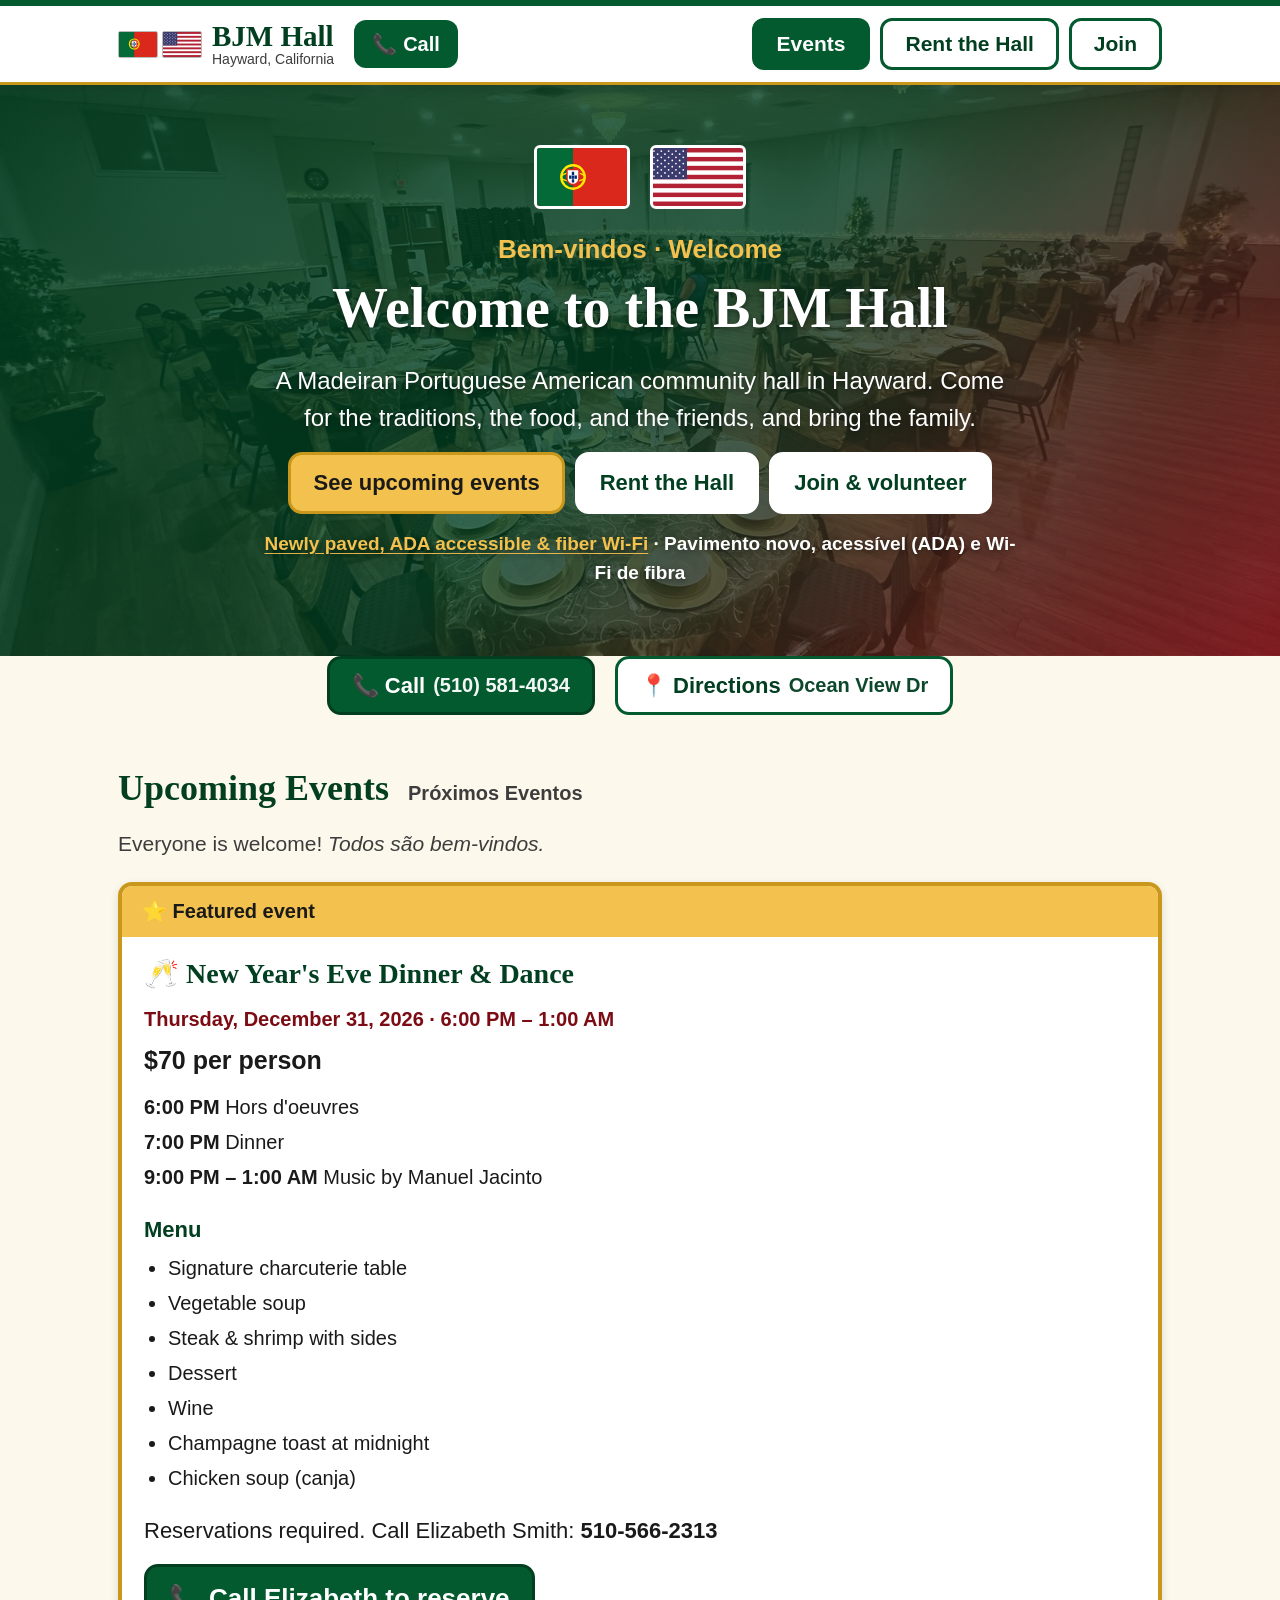
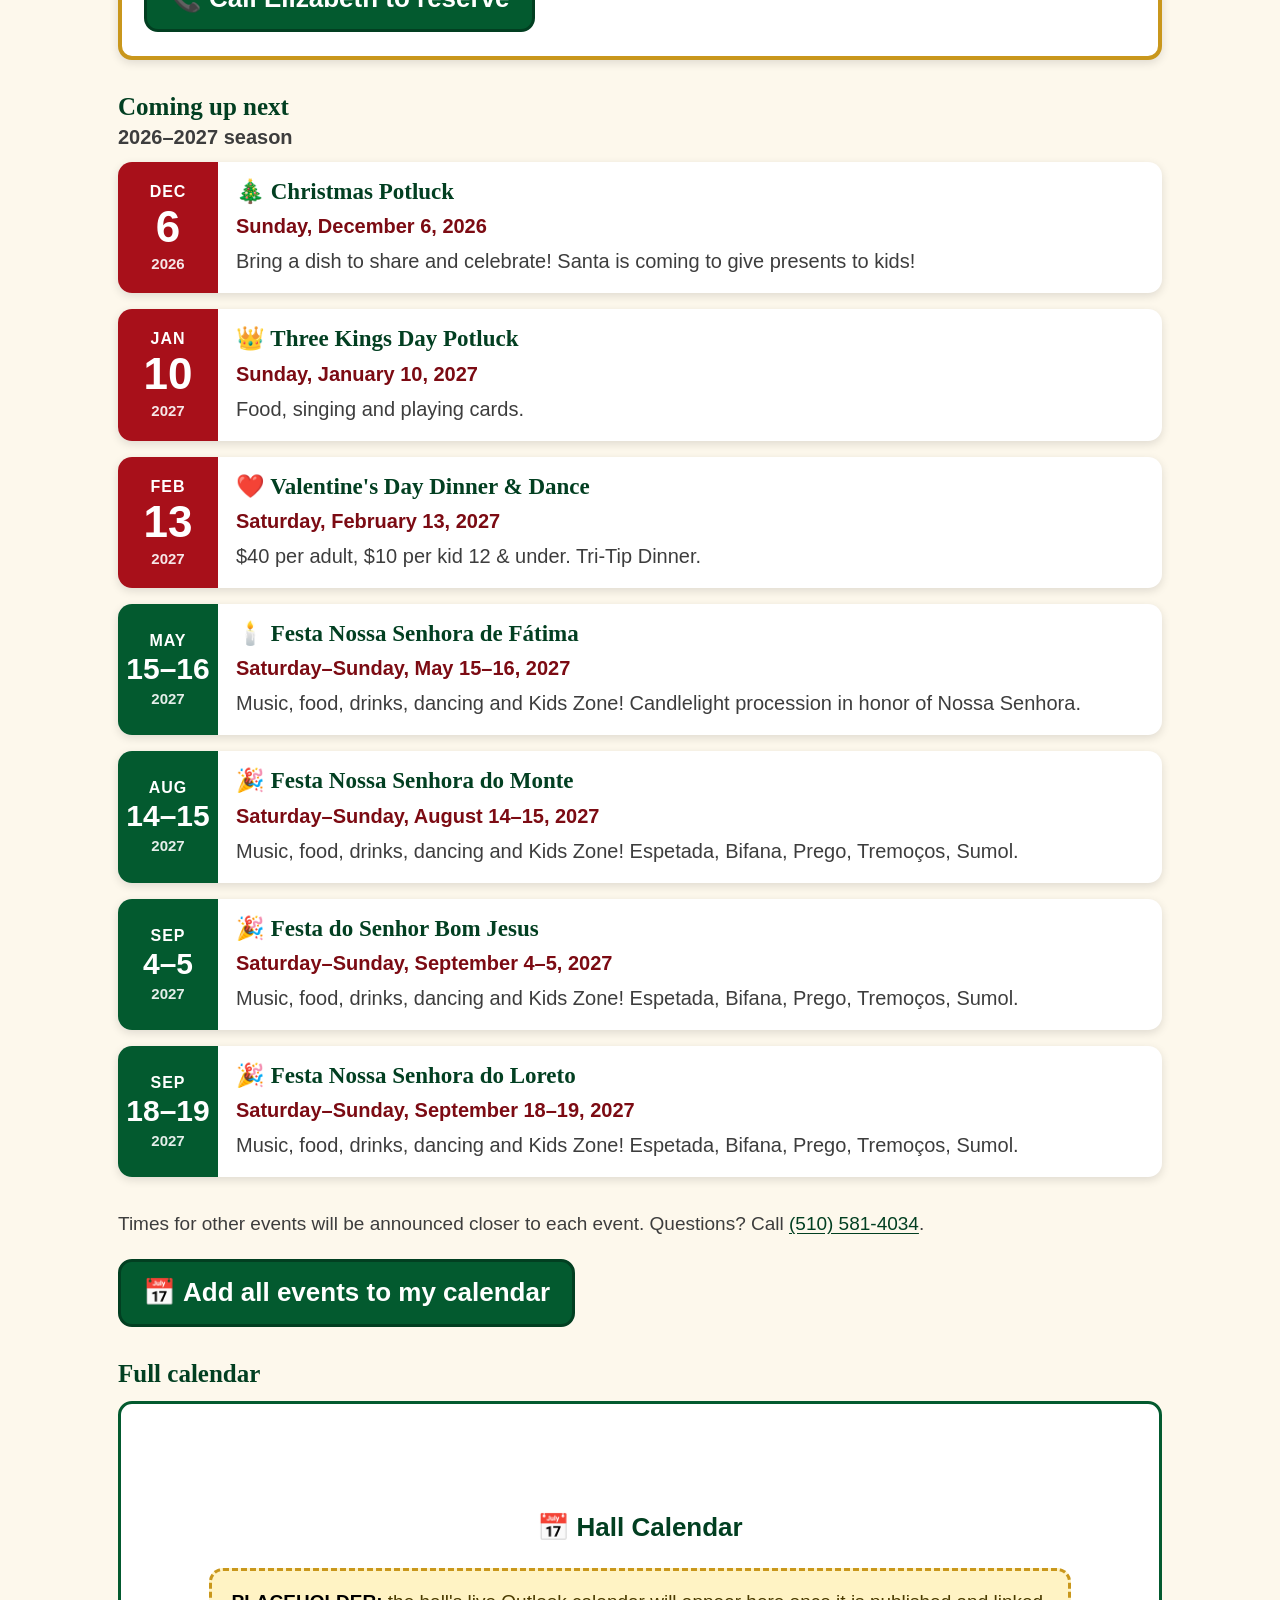
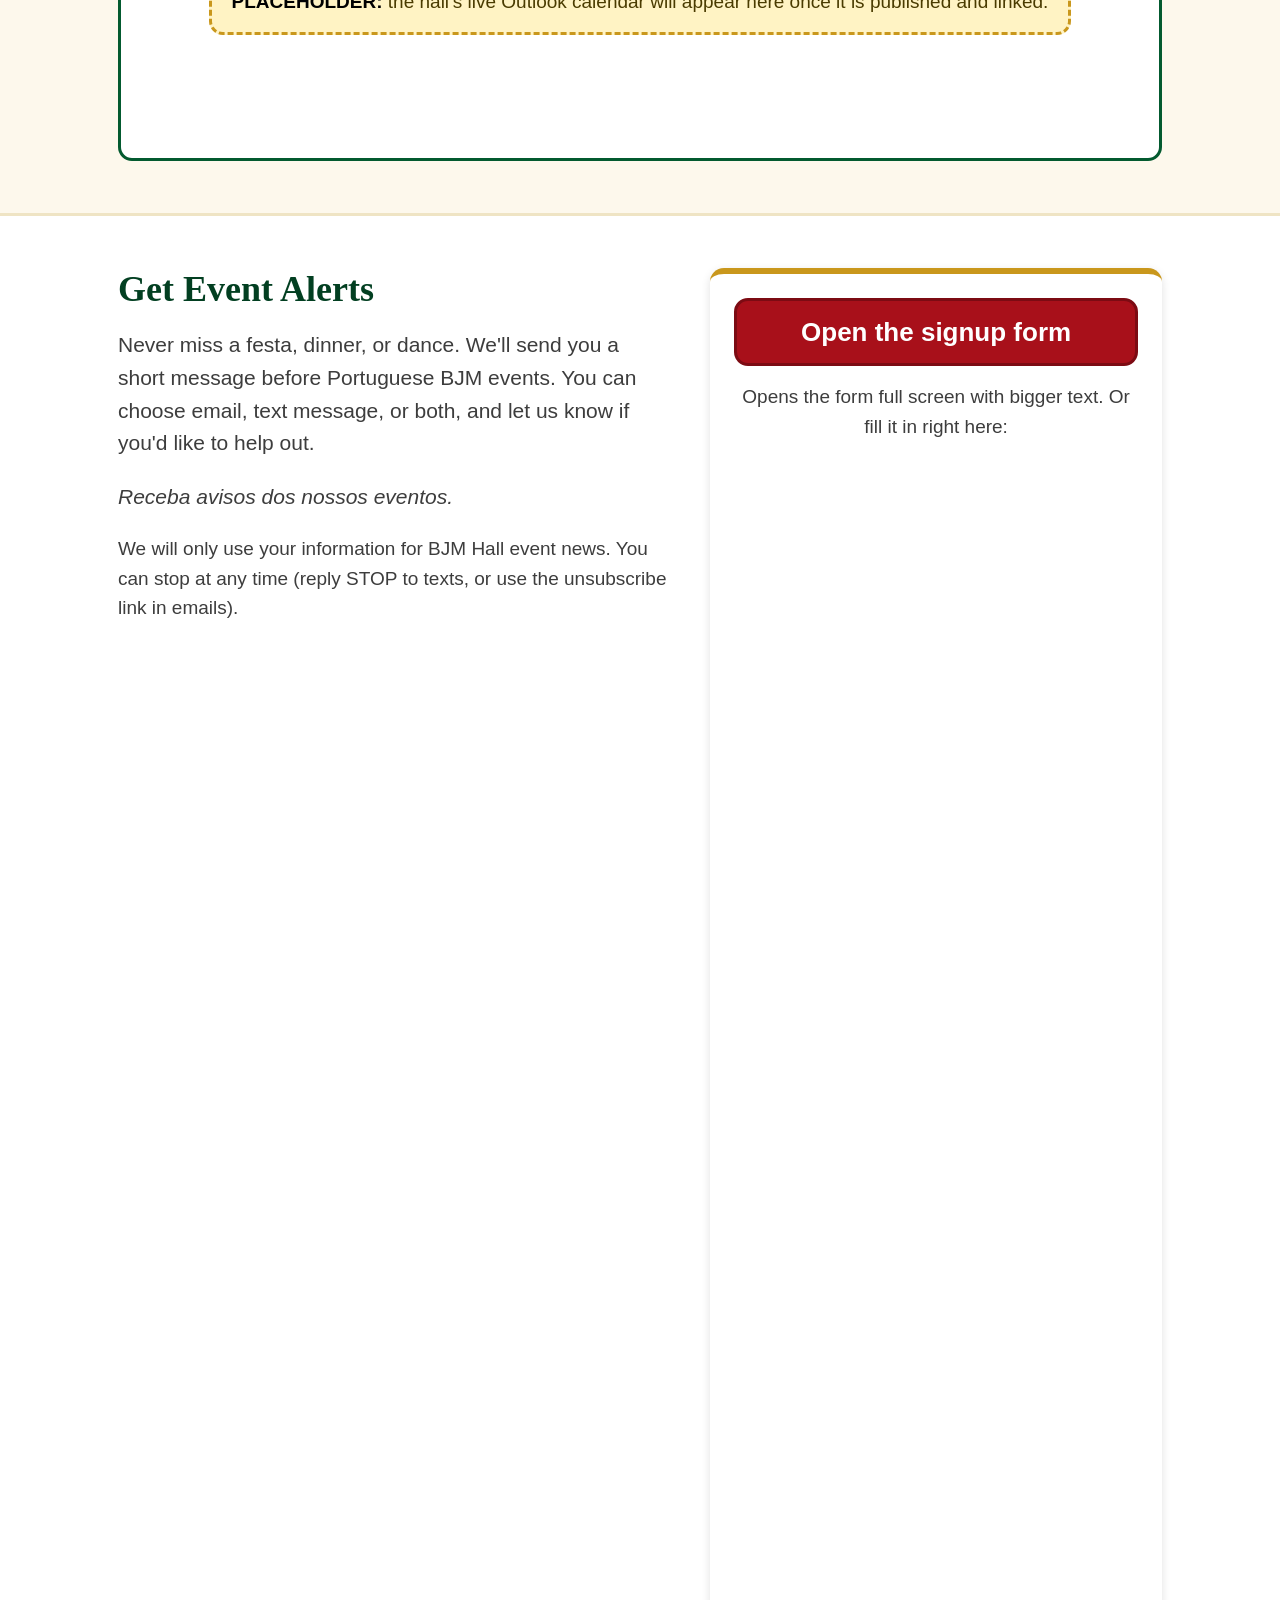
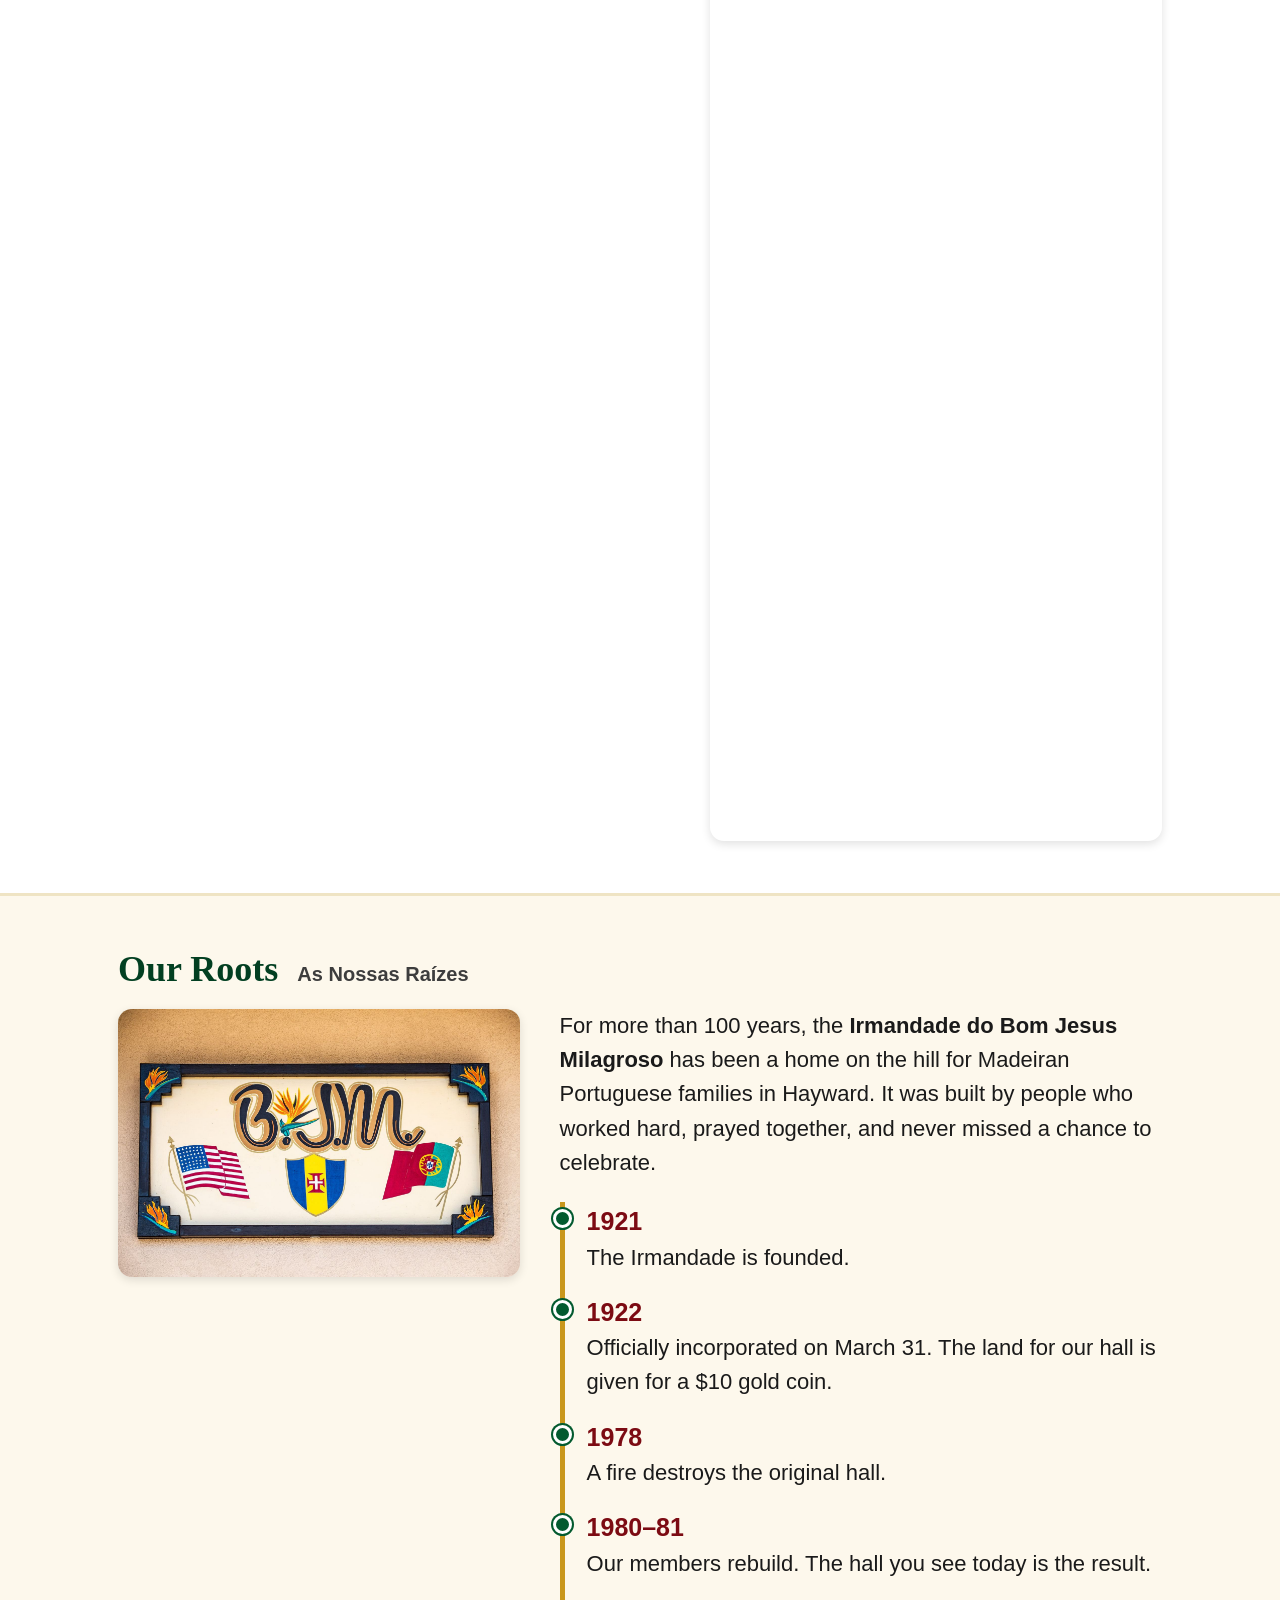
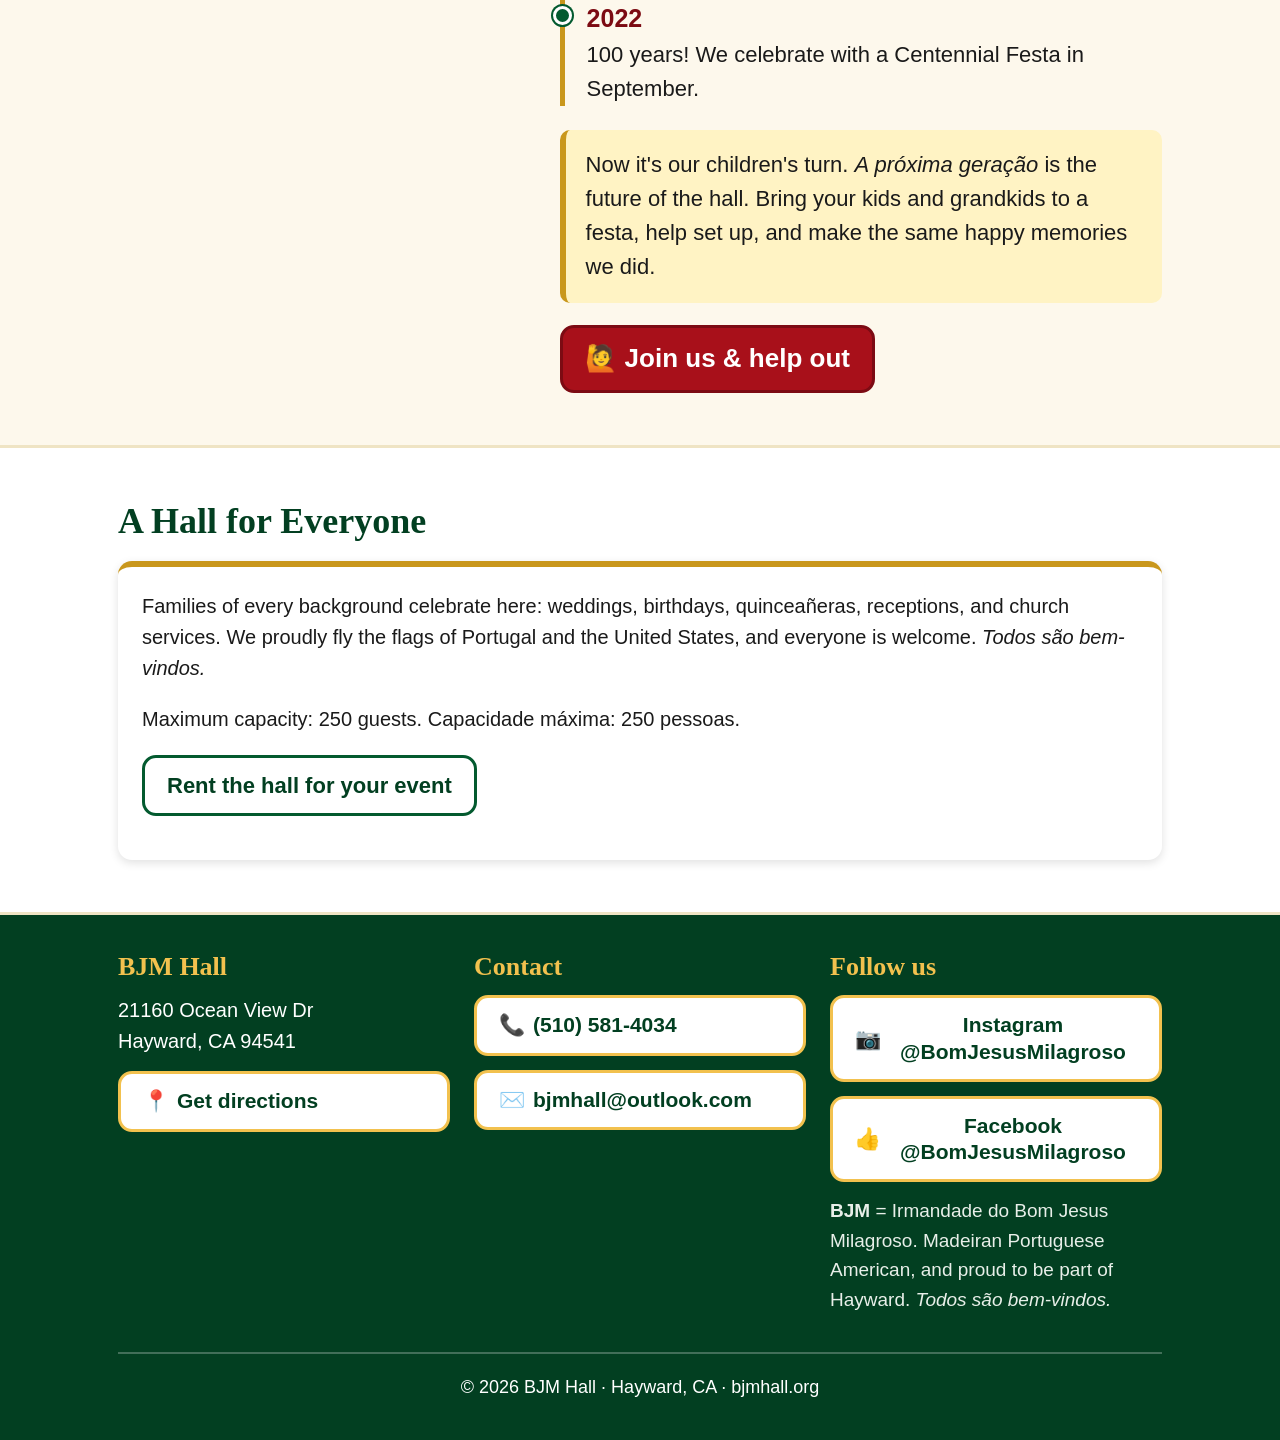
==== commit c504f88f: "Make Portuguese community events the home page Move Rent the Hall to rent.html, keep old event and r" ====
--- a/index.html
+++ b/index.html
@@ -3,14 +3,15 @@
 <head>
 <meta charset="utf-8">
 <meta name="viewport" content="width=device-width, initial-scale=1">
-<title>Rent the BJM Hall – Hayward, CA | Weddings, Quinceañeras, Parties</title>
-<meta name="description" content="Rent the BJM Hall in Hayward, California for weddings, birthdays, quinceañeras, receptions, church services, and anniversaries. Up to 250 guests. Newly paved parking and ADA accessible. Sunday–Friday $3,500, Saturday $4,000 ($800 deposit).">
+<title>BJM Hall – Hayward, CA | Portuguese Community Events</title>
+<meta name="description" content="Portuguese community events at the BJM Hall in Hayward, California. Upcoming festas, dinners, and dances, plus event alerts.">
+<link rel="canonical" href="https://bjmhall.org/">
 <script>
-  // Old home-page section links now live on the events page.
+  // Old home-page rental anchors now live on the rental page.
   (function () {
     var hash = window.location.hash;
-    if (hash === "#events" || hash === "#signup" || hash === "#roots" || hash === "#nye-title" || hash === "#calendar-embed") {
-      window.location.replace("events.html" + hash);
+    if (hash === "#rent" || hash === "#grounds" || hash === "#grounds-title" || hash === "#types" || hash === "#photos" || hash === "#details" || hash === "#availability" || hash === "#request" || hash === "#location") {
+      window.location.replace("rent.html" + window.location.search + hash);
     }
   })();
 </script>
@@ -30,24 +31,29 @@
     </div>
     <nav class="main-nav" aria-label="Main">
       <ul>
-        <li><a href="index.html" aria-current="page">Rent the Hall</a></li>
-        <li><a href="events.html">Events</a></li>
+        <li><a href="index.html" aria-current="page">Events</a></li>
+        <li><a href="rent.html">Rent the Hall</a></li>
         <li><a href="join/">Join</a></li>
       </ul>
     </nav>
   </div>
 </header>
 <main id="main">
-  <section id="rent" class="hero hero-photo" style="background-image:linear-gradient(135deg,rgba(2,63,33,.88) 0%,rgba(2,63,33,.78) 50%,rgba(124,11,19,.85) 100%),url('images/hall-12-stage.jpg')">
-    <div class="container">
-      <p class="welcome"><span lang="pt">Celebre connosco</span> &middot; Celebrate with us</p>
-      <h1>Rent the BJM Hall</h1>
-      <p class="lead">A welcoming hall in Hayward for your family's biggest days.</p>
+  <section class="hero hero-photo" style="background-image:linear-gradient(135deg,rgba(2,63,33,.88) 0%,rgba(2,63,33,.78) 50%,rgba(124,11,19,.85) 100%),url('images/hall-01-main-hall.jpg')">
+    <div class="container">
+      <div class="hero-flags">
+        <img src="images/flag-pt.svg" alt="Flag of Portugal">
+        <img src="images/flag-us.svg" alt="Flag of the United States">
+      </div>
+      <p class="welcome"><span lang="pt">Bem-vindos</span> &middot; Welcome</p>
+      <h1>Welcome to the BJM Hall</h1>
+      <p class="lead">A Madeiran Portuguese American community hall in Hayward.<span class="lead-more"> Come for the traditions, the food, and the friends, and bring the family.</span></p>
       <div class="hero-actions">
-        <a class="btn btn-gold" href="#request">Request a date</a>
-        <a class="btn btn-secondary" href="#availability">Check dates</a>
-        <a class="btn btn-secondary" href="#photos">See photos</a>
-      </div>
+        <a class="btn btn-gold" href="#events">See upcoming events</a>
+        <a class="btn btn-secondary" href="rent.html">Rent the Hall</a>
+        <a class="btn btn-secondary hero-extra" href="join/">Join &amp; volunteer</a>
+      </div>
+      <p class="hero-access"><a href="rent.html#grounds">Newly paved, ADA accessible &amp; fiber Wi-Fi</a> <span lang="pt">· Pavimento novo, acessível (ADA) e Wi-Fi de fibra</span></p>
     </div>
   </section>
   <div class="quick-actions container" aria-label="Call or get directions">
@@ -55,187 +61,171 @@
     <a class="btn btn-secondary btn-stack" href="https://www.google.com/maps/dir/?api=1&amp;destination=21160+Ocean+View+Dr,+Hayward,+CA+94541"><span><span aria-hidden="true">📍</span> Directions</span><small>Ocean View Dr</small></a>
   </div>
 
-  <section id="grounds" aria-labelledby="grounds-title">
-    <div class="container">
-      <div class="grounds-callout">
-        <p class="grounds-tag">Now at the hall <span lang="pt">Agora no salão</span></p>
-        <h2 id="grounds-title">Newly paved &amp; ADA accessible <span class="h2-alt" lang="pt">Pavimento novo e acessível (ADA)</span></h2>
-        <ul class="grounds-list">
-          <li>
-            <span class="grounds-icon" aria-hidden="true">🅿️</span>
-            <div>
-              <strong>Newly paved parking</strong>
-              <span class="grounds-pt" lang="pt">Estacionamento recém-pavimentado</span>
-              <p>The grounds and parking lot have new pavement.</p>
-              <p lang="pt">O recinto e o estacionamento têm pavimento novo.</p>
-            </div>
-          </li>
-          <li>
-            <span class="grounds-icon" aria-hidden="true">♿</span>
-            <div>
-              <strong>ADA accessible</strong>
-              <span class="grounds-pt" lang="pt">Acessível (ADA)</span>
-              <p>The property is ADA accessible.</p>
-              <p lang="pt">O espaço é acessível (ADA).</p>
-            </div>
-          </li>
-        </ul>
-      </div>
-    </div>
-  </section>
-
-  <section id="types">
-    <div class="container">
-      <h2>Perfect for</h2>
-      <ul class="type-grid">
-        <li><span class="icon" aria-hidden="true">💍</span><strong>Weddings</strong><span class="alt" lang="pt">Casamentos</span></li>
-        <li><span class="icon" aria-hidden="true">🎂</span><strong>Birthdays</strong><span class="alt" lang="pt">Aniversários</span></li>
-        <li><span class="icon" aria-hidden="true">👑</span><strong>Quinceañeras</strong></li>
-        <li><span class="icon" aria-hidden="true">🍽️</span><strong>Receptions</strong><span class="alt" lang="pt">Receções</span></li>
-        <li><span class="icon" aria-hidden="true">⛪</span><strong>Church Services</strong></li>
-        <li><span class="icon" aria-hidden="true">🥂</span><strong>Anniversaries</strong></li>
+  <section id="events">
+    <div class="container">
+      <h2>Upcoming Events <span class="h2-alt" lang="pt">Próximos Eventos</span></h2>
+      <p class="section-intro">Everyone is welcome! <span lang="pt"><em>Todos são bem-vindos.</em></span></p>
+
+      <article class="featured-event" aria-labelledby="nye-title">
+        <p class="featured-tag">⭐ Featured event</p>
+        <!-- FLYER IMAGE: save the web-optimized flyer as images/nye-2026-flyer.jpg, then uncomment:
+        <img class="featured-img" src="images/nye-2026-flyer.jpg" alt="Flyer for the BJM Hall New Year's Eve Dinner &amp; Dance, December 31, 2026: hors d'oeuvres at 6 PM, dinner at 7 PM, music by Manuel Jacinto 9 PM to 1 AM, $70 per person. Call Elizabeth Smith at 510-566-2313 to reserve." width="800" height="1000" loading="lazy">
+        -->
+        <div class="featured-body">
+          <h3 id="nye-title"><span aria-hidden="true">🥂</span> New Year's Eve Dinner &amp; Dance</h3>
+          <p class="event-when">Thursday, December 31, 2026 · 6:00 PM – 1:00 AM</p>
+          <p class="featured-price"><strong>$70 per person</strong></p>
+          <ul class="featured-schedule">
+            <li><strong>6:00 PM</strong> Hors d'oeuvres</li>
+            <li><strong>7:00 PM</strong> Dinner</li>
+            <li><strong>9:00 PM – 1:00 AM</strong> Music by Manuel Jacinto</li>
+          </ul>
+          <h4>Menu</h4>
+          <ul class="featured-menu">
+            <li>Signature charcuterie table</li>
+            <li>Vegetable soup</li>
+            <li>Steak &amp; shrimp with sides</li>
+            <li>Dessert</li>
+            <li>Wine</li>
+            <li>Champagne toast at midnight</li>
+            <li>Chicken soup (<span lang="pt">canja</span>)</li>
+          </ul>
+          <p class="featured-reserve">Reservations required. Call Elizabeth Smith: <strong>510-566-2313</strong></p>
+          <a class="btn btn-call btn-huge" href="tel:+15105662313"><span aria-hidden="true">📞</span> Call Elizabeth to reserve</a>
+        </div>
+      </article>
+
+      <h3>Coming up next <span class="h2-alt">2026–2027 season</span></h3>
+      <ul class="event-list">
+        <li class="event">
+          <div class="event-date"><span class="month">DEC</span><span class="day">6</span><span class="year">2026</span></div>
+          <div class="event-body">
+            <h3><span aria-hidden="true">🎄</span> Christmas Potluck</h3>
+            <p class="event-when">Sunday, December 6, 2026</p>
+            <p>Bring a dish to share and celebrate! Santa is coming to give presents to kids!</p>
+          </div>
+        </li>
+        <li class="event">
+          <div class="event-date"><span class="month">JAN</span><span class="day">10</span><span class="year">2027</span></div>
+          <div class="event-body">
+            <h3><span aria-hidden="true">👑</span> Three Kings Day Potluck</h3>
+            <p class="event-when">Sunday, January 10, 2027</p>
+            <p>Food, singing and playing cards.</p>
+          </div>
+        </li>
+        <li class="event">
+          <div class="event-date"><span class="month">FEB</span><span class="day">13</span><span class="year">2027</span></div>
+          <div class="event-body">
+            <h3><span aria-hidden="true">❤️</span> Valentine&#x27;s Day Dinner &amp; Dance</h3>
+            <p class="event-when">Saturday, February 13, 2027</p>
+            <p>$40 per adult, $10 per kid 12 &amp; under. Tri-Tip Dinner.</p>
+          </div>
+        </li>
+        <li class="event event-festa">
+          <div class="event-date"><span class="month">MAY</span><span class="day day-range">15–16</span><span class="year">2027</span></div>
+          <div class="event-body">
+            <h3><span aria-hidden="true">🕯️</span> Festa Nossa Senhora de Fátima</h3>
+            <p class="event-when">Saturday–Sunday, May 15–16, 2027</p>
+            <p>Music, food, drinks, dancing and Kids Zone! Candlelight procession in honor of Nossa Senhora.</p>
+          </div>
+        </li>
+        <li class="event event-festa">
+          <div class="event-date"><span class="month">AUG</span><span class="day day-range">14–15</span><span class="year">2027</span></div>
+          <div class="event-body">
+            <h3><span aria-hidden="true">🎉</span> Festa Nossa Senhora do Monte</h3>
+            <p class="event-when">Saturday–Sunday, August 14–15, 2027</p>
+            <p>Music, food, drinks, dancing and Kids Zone! Espetada, Bifana, Prego, Tremoços, Sumol.</p>
+          </div>
+        </li>
+        <li class="event event-festa">
+          <div class="event-date"><span class="month">SEP</span><span class="day day-range">4–5</span><span class="year">2027</span></div>
+          <div class="event-body">
+            <h3><span aria-hidden="true">🎉</span> Festa do Senhor Bom Jesus</h3>
+            <p class="event-when">Saturday–Sunday, September 4–5, 2027</p>
+            <p>Music, food, drinks, dancing and Kids Zone! Espetada, Bifana, Prego, Tremoços, Sumol.</p>
+          </div>
+        </li>
+        <li class="event event-festa">
+          <div class="event-date"><span class="month">SEP</span><span class="day day-range">18–19</span><span class="year">2027</span></div>
+          <div class="event-body">
+            <h3><span aria-hidden="true">🎉</span> Festa Nossa Senhora do Loreto</h3>
+            <p class="event-when">Saturday–Sunday, September 18–19, 2027</p>
+            <p>Music, food, drinks, dancing and Kids Zone! Espetada, Bifana, Prego, Tremoços, Sumol.</p>
+          </div>
+        </li>
       </ul>
-    </div>
-  </section>
-
-  <section id="photos" class="section-alt">
-    <div class="container">
-      <h2>Photos of the Hall</h2>
-      <p class="section-intro">A look inside and around the BJM Hall.</p>
-      <!-- PHOTOS: files live in images/ as hall-NN-name.jpg (resized to max 1600px).
-           To add or swap one, copy a JPG into images/ and add/edit a <figure> below (src, alt text, caption).
-           The grid adjusts automatically. -->
-      <div class="gallery">
-        <figure class="gallery-video">
-          <video controls playsinline muted preload="metadata" poster="images/flythrough-poster.jpg" width="1024" height="768" title="Fly-through tour of the hall">
-            <source src="assets/flythrough.mp4" type="video/mp4">
-          </video>
-          <figcaption>Fly-through tour of the hall <span lang="pt">Visita virtual do salão</span></figcaption>
-        </figure>
-        <figure><img src="images/hall-02-bar.jpg" alt="The hall's bar with refrigerated drink cases" loading="lazy" width="800" height="600"><figcaption>Bar</figcaption></figure>
-        <figure><img src="images/hall-06-kitchen-counter.jpg" alt="The hall's bar and service counter, with a wood bar top, glass-door refrigerators, and a TV / Bar e balcão com frigoríficos de porta de vidro e uma televisão" loading="lazy" width="800" height="600"><figcaption>Bar &amp; service counter <span lang="pt">Bar e balcão</span></figcaption></figure>
-        <figure><img src="images/hall-01-main-hall.jpg" alt="The main hall set for a banquet, with chandeliers and round tables" loading="lazy" width="800" height="600"><figcaption>Main hall</figcaption></figure>
-        <figure><img src="images/hall-04-entrance-parking.jpg" alt="Wide view of the entrance gate and the newly paved parking lot" loading="lazy" width="800" height="600"><figcaption>Entrance &amp; newly paved parking <span lang="pt">Entrada e estacionamento recém-pavimentado</span></figcaption></figure>
-        <figure><img src="images/hall-07-aerial-view.jpg" alt="Aerial view of the hall and its parking lot" loading="lazy" width="800" height="600"><figcaption>Aerial view</figcaption></figure>
-        <figure><img src="images/hall-12-stage.jpg" alt="Stage with sound speakers and a drum set" loading="lazy" width="800" height="600"><figcaption>Stage</figcaption></figure>
-        <figure><img src="images/hall-13-outdoor-patio.jpg" alt="Covered outdoor patio with tables under a canopy" loading="lazy" width="800" height="600"><figcaption>Outdoor patio</figcaption></figure>
-        <figure><img src="images/hall-18-live-music.jpg" alt="Live music performance at the hall" loading="lazy" width="800" height="600"><figcaption>Live music</figcaption></figure>
-        <figure><img src="images/hall-19-bjm-sign.jpg" alt="The BJM sign with the flags of the United States, Madeira, and Portugal" loading="lazy" width="800" height="600"><figcaption>The BJM sign</figcaption></figure>
-        <figure><img src="images/hall-05-open-fire-grill.jpg" alt="Meat grilling over an open fire" loading="lazy" width="800" height="600"><figcaption>Open-fire grill</figcaption></figure>
-        <figure><img src="images/hall-11-festa-decoration.jpg" alt="Fruit decoration hanging from a tree at a festa" loading="lazy" width="800" height="600"><figcaption>Festa decoration</figcaption></figure>
-      </div>
-    </div>
-  </section>
-
-  <section id="details">
-    <div class="container">
-      <h2>Hall Details <span class="h2-alt" lang="pt">Detalhes</span></h2>
-
-      <div class="card rates-card">
-        <h3>Rates <span class="h2-alt" lang="pt">Preços</span></h3>
-        <ul class="rate-list">
-          <li>
-            <p class="rate-when">Sunday through Friday</p>
-            <p class="rate-alt" lang="pt">Domingo a sexta-feira</p>
-            <p class="rate-price">$3,500</p>
-            <p class="rate-split">$800 deposit + $2,700 due before the event<span class="rate-alt-inline" lang="pt">Depósito de $800 + $2,700 antes do evento</span></p>
-          </li>
-          <li>
-            <p class="rate-when">Saturday</p>
-            <p class="rate-alt" lang="pt">Sábado</p>
-            <p class="rate-price">$4,000</p>
-            <p class="rate-split">$800 deposit + $3,200 due before the event<span class="rate-alt-inline" lang="pt">Depósito de $800 + $3,200 antes do evento</span></p>
-          </li>
-        </ul>
-        <p class="rate-deposit">The $800 deposit is due when your date is confirmed. <span class="rate-alt-inline" lang="pt">O depósito de $800 é pago quando a data for confirmada.</span></p>
-        <p class="rate-balance">The balance is due before your event.</p>
-      </div>
-
-      <div class="rental-info">
-        <div class="card">
-          <h3>Ways to pay <span class="h2-alt" lang="pt">Formas de pagamento</span></h3>
-          <ul class="pay-list">
-            <li>
-              <strong>Cash</strong>
-              <p class="pay-note" lang="pt">Dinheiro</p>
-            </li>
-            <li>
-              <strong>Check</strong>
-              <p class="pay-note">Payable to Bom Jesus Milagroso.</p>
-              <p class="pay-note" lang="pt">Cheque</p>
-            </li>
-            <li>
-              <!-- ZELLE PLACEHOLDER: add hall Zelle email/phone -->
-              <strong>Zelle</strong> <span class="pay-free">(free)</span>
-              <p class="pay-note pay-soon">Zelle details coming soon</p>
-            </li>
-            <li>
-              <strong>Card</strong> through Square
-              <p class="pay-note">Card payments through Square add a processing fee of about 3% (around $100 on a $3,500 rental), paid by the renter. To avoid the fee, pay by Zelle, check, or cash.</p>
-              <p class="pay-note" lang="pt">Pagamentos com cartão pela Square têm uma taxa de cerca de 3% (cerca de $100 num aluguel de $3,500), paga pelo locatário. Para evitar a taxa, pague por Zelle, cheque ou dinheiro.</p>
-            </li>
-          </ul>
-        </div>
-        <div class="card">
-          <h3>How booking works <span class="h2-alt" lang="pt">Como reservar</span></h3>
-          <ol class="booking-steps">
-            <li>Send the rental request form below.</li>
-            <li>We'll call or text you to confirm the date.</li>
-            <li><span>Sign the rental agreement online. The $800 deposit is due when your date is confirmed. <span class="rate-alt-inline" lang="pt">O depósito de $800 é pago quando a data for confirmada.</span></span></li>
-            <li>Pay the balance before your event.</li>
+      <p class="small-print">Times for other events will be announced closer to each event. Questions? Call <a href="tel:+15105814034">(510) 581-4034</a>.</p>
+      <div class="event-actions">
+        <a class="btn btn-call btn-huge" href="events.ics" download="bjmhall-events-2026-2027.ics"><span aria-hidden="true">📅</span> Add all events to my calendar</a>
+        <!-- FLYER: add images/bjm-events-flyer-2026-2027.jpg, then uncomment this button.
+        <a class="btn btn-secondary btn-huge" href="images/bjm-events-flyer-2026-2027.jpg"><span aria-hidden="true">🖼️</span> See the full flyer</a>
+        -->
+      </div>
+      <h3 class="cal-heading">Full calendar</h3>
+      <!-- CALENDAR
+           Publish the hall's Outlook calendar (Outlook on the web > Settings > Calendar > Shared calendars >
+           Publish a calendar > "Can view all details" > copy the HTML link). Then:
+           1) Put the HTML link in the "View full calendar" button href below (used on phones).
+           2) Replace the placeholder div inside .calendar-embed with (shown on tablets/desktops):
+              <iframe src="PASTE_PUBLISHED_OUTLOOK_HTML_LINK_HERE" title="BJM Hall events calendar" loading="lazy"></iframe>
+      -->
+      <a class="btn btn-gold btn-huge cal-button" href="PASTE_PUBLISHED_OUTLOOK_HTML_LINK_HERE" target="_blank" rel="noopener"><span aria-hidden="true">📅</span> View full calendar</a>
+      <div class="calendar-embed" id="calendar-embed">
+        <div>
+          <p class="cal-title">📅 Hall Calendar</p>
+          <div class="placeholder-note"><strong>PLACEHOLDER:</strong> the hall's live Outlook calendar will appear here once it is published and linked.</div>
+        </div>
+      </div>
+    </div>
+  </section>
+
+  <section id="signup" class="section-alt">
+    <div class="container two-col">
+      <div>
+        <h2>Get Event Alerts</h2>
+        <p class="section-intro">Never miss a festa, dinner, or dance. We'll send you a short message before Portuguese BJM events. You can choose email, text message, or both, and let us know if you'd like to help out.</p>
+        <p class="section-intro" lang="pt"><em>Receba avisos dos nossos eventos.</em></p>
+        <p class="small-print">We will only use your information for BJM Hall event news. You can stop at any time (reply STOP to texts, or use the unsubscribe link in emails).</p>
+      </div>
+      <div class="card">
+        <!-- MICROSOFT FORMS EMBED (Join): see README > FORMS-SETUP. The button below is the fallback link to the same form. -->
+        <div class="form-embed">
+          <a class="btn btn-primary btn-huge" href="https://forms.cloud.microsoft/Pages/ResponsePage.aspx?id=DQSIkWdsW0yxEjajBLZtrQAAAAAAAAAAAANAATeEOQFUOU02TlFFQjRBWkc4U1RZVFo4VkIzN0M1Qy4u" target="_blank" rel="noopener">Open the signup form</a>
+          <p class="small-print form-embed-help">Opens the form full screen with bigger text. Or fill it in right here:</p>
+          <iframe class="form-join" src="https://forms.cloud.microsoft/Pages/ResponsePage.aspx?id=DQSIkWdsW0yxEjajBLZtrQAAAAAAAAAAAANAATeEOQFUOU02TlFFQjRBWkc4U1RZVFo4VkIzN0M1Qy4u&amp;embed=true" title="BJM Hall signup: event updates and volunteering" loading="lazy" allowfullscreen></iframe>
+        </div>
+      </div>
+    </div>
+  </section>
+
+  <section>
+    <div class="container">
+      <h2 id="roots">Our Roots <span class="h2-alt" lang="pt">As Nossas Raízes</span></h2>
+      <div class="roots">
+        <img class="roots-img" src="images/hall-19-bjm-sign.jpg" alt="The BJM sign with the flags of the United States, Madeira, and Portugal" loading="lazy" width="800" height="533">
+        <div class="roots-text">
+          <p>For more than 100 years, the <strong lang="pt">Irmandade do Bom Jesus Milagroso</strong> has been a home on the hill for Madeiran Portuguese families in Hayward. It was built by people who worked hard, prayed together, and never missed a chance to celebrate.</p>
+          <ol class="timeline">
+            <li><span class="tl-year">1921</span> The Irmandade is founded.</li>
+            <li><span class="tl-year">1922</span> Officially incorporated on March 31. The land for our hall is given for a $10 gold coin.</li>
+            <li><span class="tl-year">1978</span> A fire destroys the original hall.</li>
+            <li><span class="tl-year">1980–81</span> Our members rebuild. The hall you see today is the result.</li>
+            <li><span class="tl-year">2022</span> 100 years! We celebrate with a Centennial Festa in September.</li>
           </ol>
-          <p><a class="btn btn-call btn-stack" href="tel:+15105814034"><span><span aria-hidden="true">📞</span> Prefer to call?</span><small>(510) 581-4034</small></a></p>
-        </div>
-      </div>
-
-      <div class="details-tbd">
-        <div class="card"><h3>Capacity</h3><p>Maximum capacity: 250 guests</p><p class="rate-alt" lang="pt">Capacidade máxima: 250 pessoas</p></div>
-        <div class="card"><h3>Included</h3><p>The rental fee includes security guards, round or cafeteria-style tables, chairs, and janitorial service.</p><p class="rate-alt" lang="pt">O aluguel inclui seguranças, mesas redondas ou retangulares (estilo cafeteria), cadeiras e serviço de limpeza.</p></div>
-      </div>
-    </div>
-  </section>
-
-  <section id="availability">
-    <div class="container">
-      <h2>Check Availability <span class="h2-alt" lang="pt">Ver disponibilidade</span></h2>
-      <p class="section-intro">Dates marked booked are already taken. Dates shown as available still need to be confirmed by phone.</p>
-      <div class="card avail-card">
-        <div id="availability-calendar">
-          <p class="avail-status">Loading availability… <span lang="pt">A carregar disponibilidade…</span></p>
-        </div>
-        <p class="avail-note">Dates shown as available still need to be confirmed by phone. <span lang="pt">As datas indicadas como disponíveis ainda precisam de ser confirmadas por telefone.</span> Call <a class="avail-phone" href="tel:+15105814034">(510) 581-4034</a>.</p>
-        <p><a class="btn btn-gold" href="#request">Request a date</a></p>
-      </div>
-    </div>
-  </section>
-
-  <section id="request" class="section-alt">
-    <div class="container two-col">
-      <div>
-        <h2>Request a Date</h2>
-        <p class="section-intro">Fill out the short form and a member of the hall will contact you to talk about availability and pricing. This is a request only; your date is not reserved until we confirm with you.</p>
-        <p><a class="btn btn-call" href="tel:+15105814034"><span aria-hidden="true">📞</span> Prefer to talk? Call (510) 581-4034</a></p>
-      </div>
+          <p class="roots-invite">Now it's our children's turn. <em lang="pt">A próxima geração</em> is the future of the hall. Bring your kids and grandkids to a festa, help set up, and make the same happy memories we did.</p>
+          <a class="btn btn-primary btn-huge" href="join/"><span aria-hidden="true">🙋</span> Join us &amp; help out</a>
+        </div>
+      </div>
+    </div>
+  </section>
+
+  <section class="section-alt">
+    <div class="container">
+      <h2>A Hall for Everyone</h2>
       <div class="card">
-        <!-- MICROSOFT FORMS EMBED (Rental): see README > FORMS-SETUP. The button below is the fallback link to the same form. -->
-        <div class="form-embed">
-          <a class="btn btn-primary btn-huge" href="https://forms.cloud.microsoft/Pages/ResponsePage.aspx?id=DQSIkWdsW0yxEjajBLZtrQAAAAAAAAAAAANAATeEOQFUOENYTU9RWDAzQ0w1RTVJSUhCM05DTjRIWS4u" target="_blank" rel="noopener">Open the rental request form</a>
-          <p class="small-print form-embed-help">Opens the form full screen with bigger text. Or fill it in right here:</p>
-          <iframe class="form-rental" src="https://forms.cloud.microsoft/Pages/ResponsePage.aspx?id=DQSIkWdsW0yxEjajBLZtrQAAAAAAAAAAAANAATeEOQFUOENYTU9RWDAzQ0w1RTVJSUhCM05DTjRIWS4u&amp;embed=true" title="BJM Hall rental request form" loading="lazy" allowfullscreen></iframe>
-        </div>
-      </div>
-    </div>
-  </section>
-  <section id="location">
-    <div class="container">
-      <h2>Find Us <span class="h2-alt" lang="pt">Onde estamos</span></h2>
-      <p class="address-big">21160 Ocean View Dr<br>Hayward, CA 94541</p>
-      <div class="quick-actions quick-actions-inline">
-        <a class="btn btn-primary" href="https://www.google.com/maps/dir/?api=1&amp;destination=21160+Ocean+View+Dr,+Hayward,+CA+94541"><span aria-hidden="true">📍</span> Get directions</a>
-        <a class="btn btn-call" href="tel:+15105814034"><span aria-hidden="true">📞</span> Call (510) 581-4034</a>
-      </div>
-      <div class="map-embed">
-        <iframe loading="lazy" src="https://maps.google.com/maps?q=21160%20Ocean%20View%20Dr%2C%20Hayward%2C%20CA%2094541&amp;z=15&amp;output=embed" title="Map showing BJM Hall at 21160 Ocean View Dr, Hayward, CA" referrerpolicy="no-referrer-when-downgrade" allowfullscreen></iframe>
+        <p>Families of every background celebrate here: weddings, birthdays, quinceañeras, receptions, and church services. We proudly fly the flags of Portugal and the United States, and everyone is welcome. <span lang="pt"><em>Todos são bem-vindos.</em></span></p>
+        <p>Maximum capacity: 250 guests. <span lang="pt">Capacidade máxima: 250 pessoas.</span></p>
+        <p><a class="btn btn-secondary" href="rent.html">Rent the hall for your event</a></p>
       </div>
     </div>
   </section>
@@ -265,5 +255,4 @@
     </div>
   </div>
 </footer>
-<script src="js/availability-calendar.js" defer></script>
 </body></html>
--- a/css/style.css
+++ b/css/style.css
@@ -33,7 +33,7 @@
 .brand-name{font-family:Georgia,serif;font-size:1.25rem;font-weight:700;line-height:1.05;white-space:nowrap}
 .brand-name small{display:block;font-family:"Segoe UI",Roboto,Arial,sans-serif;font-size:.7rem;font-weight:400;color:var(--muted)}
 .header-call{display:inline-flex;align-items:center;justify-content:center;gap:.3rem;min-height:48px;min-width:48px;padding:0 .9rem;border-radius:12px;background:var(--green);color:#fff;font-weight:800;font-size:1rem;text-decoration:none;flex-shrink:0}
-.main-nav ul{list-style:none;margin:0;padding:0;display:grid;grid-template-columns:1.55fr .95fr .75fr;gap:.35rem}
+.main-nav ul{list-style:none;margin:0;padding:0;display:grid;grid-template-columns:.95fr 1.55fr .75fr;gap:.35rem}
 .main-nav a{display:flex;align-items:center;justify-content:center;text-align:center;min-height:52px;padding:.3rem .3rem;border-radius:12px;font-weight:800;font-size:.95rem;line-height:1.15;text-decoration:none;color:var(--green-dark);border:3px solid var(--green);background:#fff}
 .main-nav a[aria-current="page"]{background:var(--green);color:#fff}
 
@@ -62,6 +62,9 @@
 .hero-actions{display:grid;grid-template-columns:repeat(auto-fit,minmax(130px,1fr));gap:.5rem;max-width:520px;margin:0 auto}
 .hero .btn-secondary{border-color:#fff}
 .hero-extra{display:none}
+.hero-access{margin:.75rem auto 0;max-width:760px;font-size:.95rem;font-weight:700;text-shadow:0 2px 6px rgba(0,0,0,.45)}
+.hero-access a{color:var(--gold-light);font-weight:800}
+.hero-access [lang="pt"]{font-weight:600}
 
 /* Call / Directions strip */
 .quick-actions{display:grid;grid-template-columns:1fr 1fr;gap:.5rem;padding-top:.8rem;padding-bottom:.2rem}
@@ -164,7 +167,7 @@
 .type-grid strong{display:block;font-size:1.05rem;color:var(--green-dark)}
 .type-grid span.alt{display:block;color:var(--muted);font-size:.85rem}
 
-/* Newly paved grounds and ADA access, on the rental home page */
+/* Newly paved grounds, ADA access, and fiber Wi-Fi, on the rental page */
 .grounds-callout{background:#fff;border:4px solid var(--green);border-top:8px solid var(--gold);border-radius:var(--radius);box-shadow:var(--shadow);padding:1.1rem 1.1rem 1.2rem}
 .grounds-tag{display:inline-block;background:var(--gold-light);color:#1a1a1a;font-weight:800;margin:0 0 .7rem;padding:.35rem .75rem;border-radius:999px;font-size:.95rem}
 .grounds-tag [lang="pt"]{display:block;font-weight:600;color:#3d3208}
@@ -327,5 +330,6 @@
   .gallery{grid-template-columns:repeat(3,1fr);gap:1rem}
   .hero{padding:3rem 0 3.4rem}
   .hero h1{font-size:2.8rem}
+  .grounds-list{grid-template-columns:1fr 1fr 1fr}
 }
 @media (prefers-reduced-motion:reduce){*{transition:none!important;scroll-behavior:auto!important}}
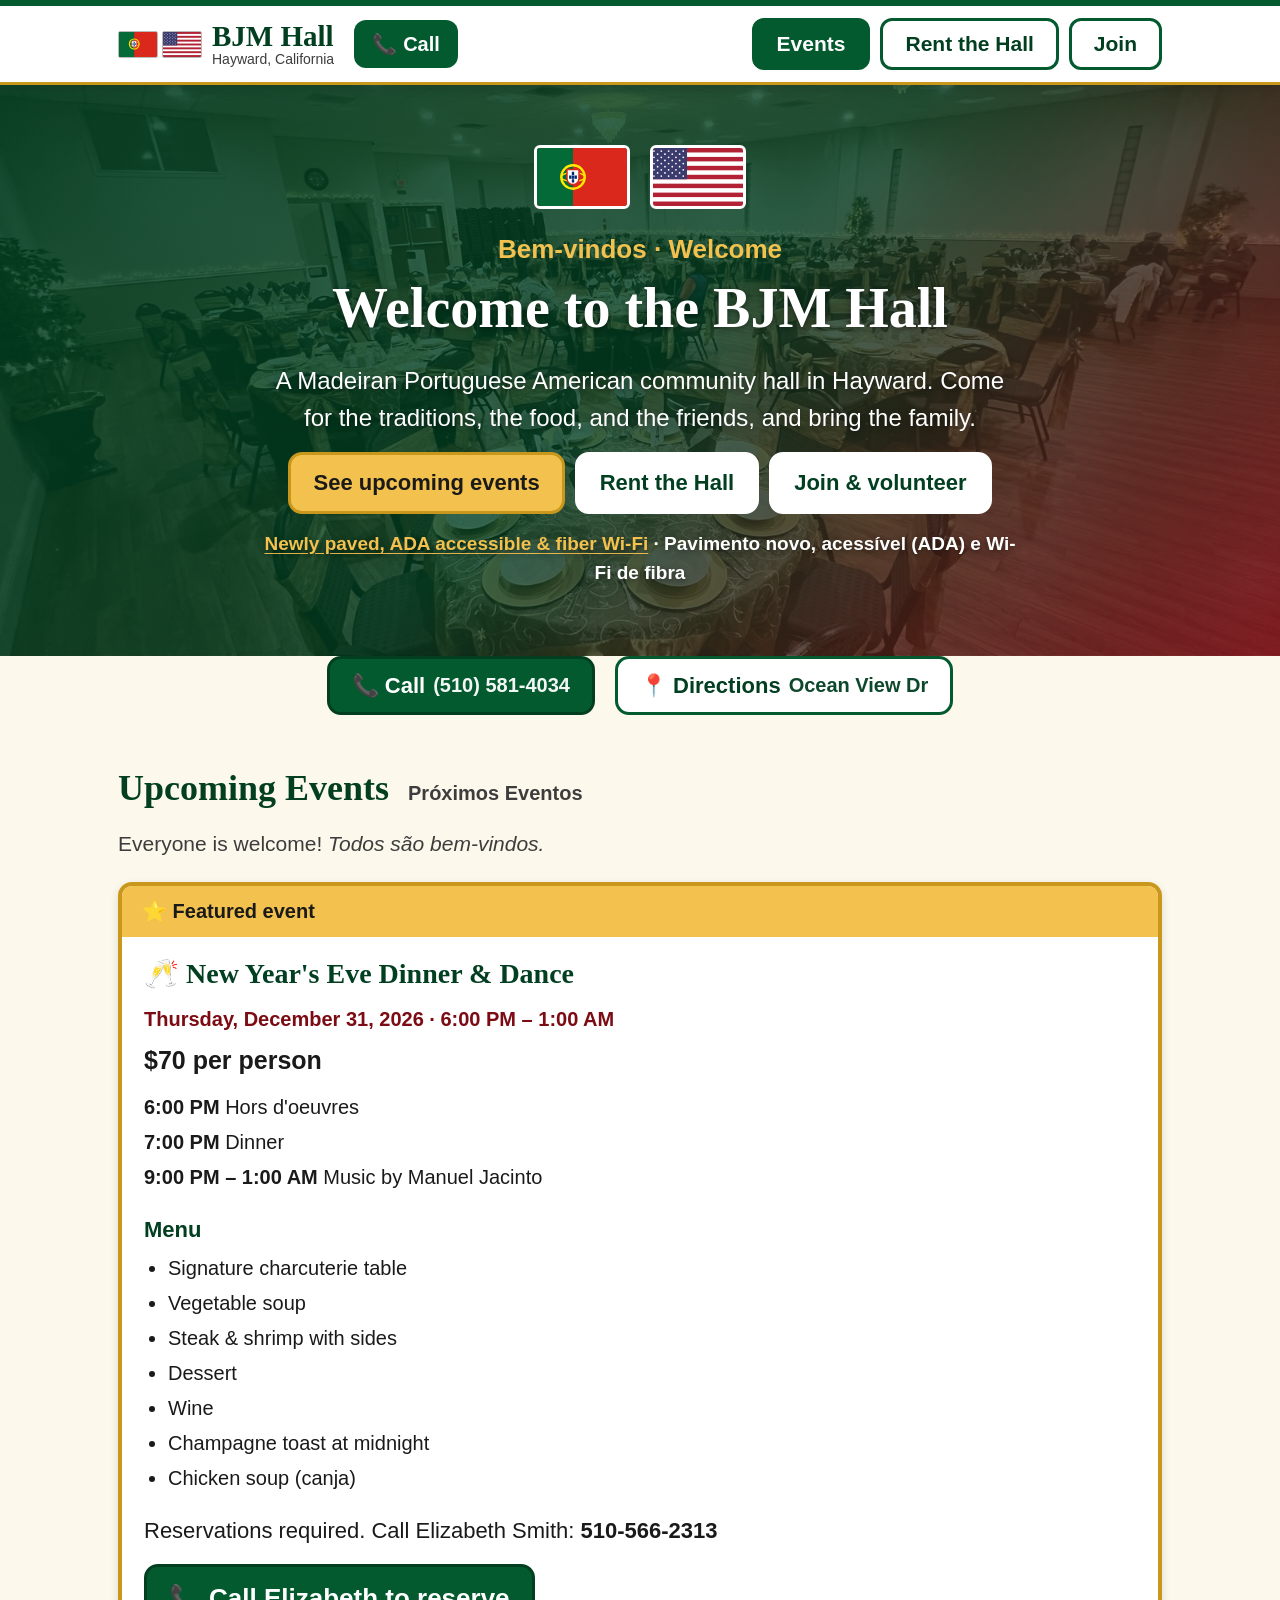
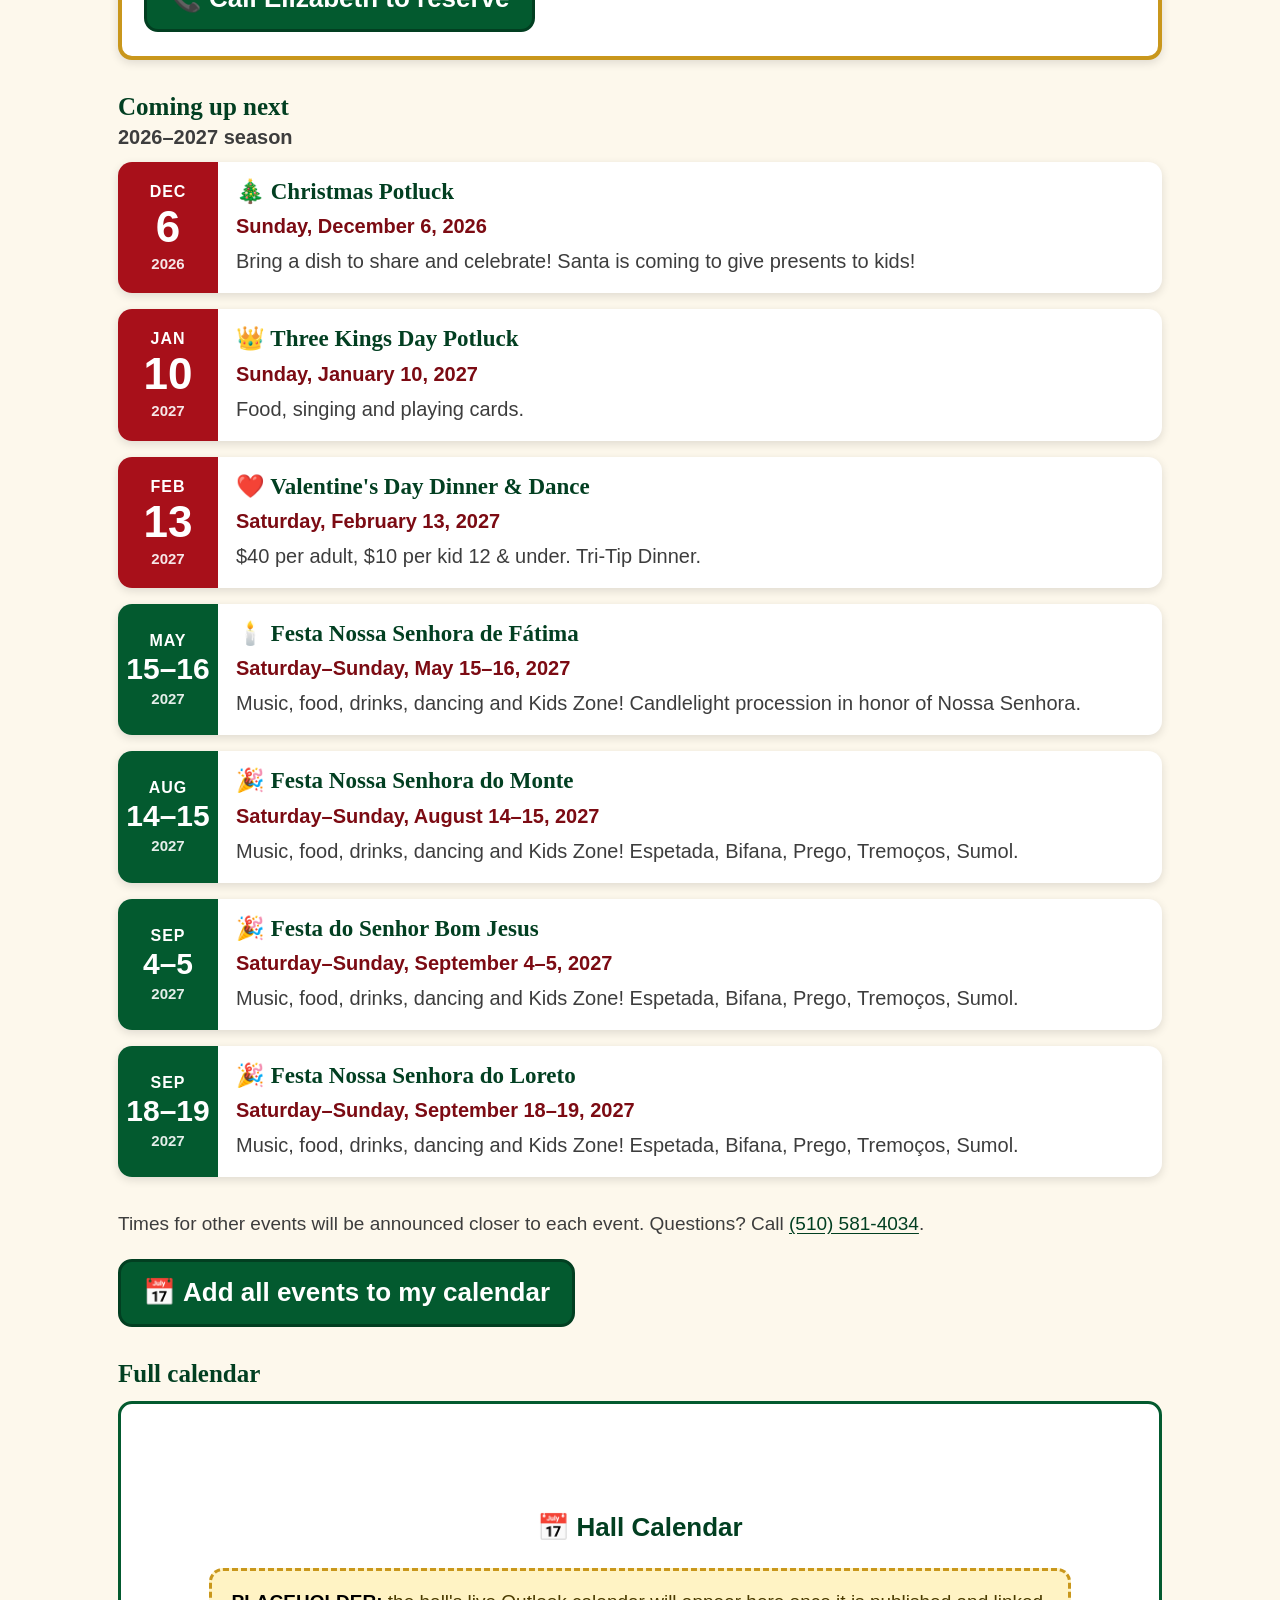
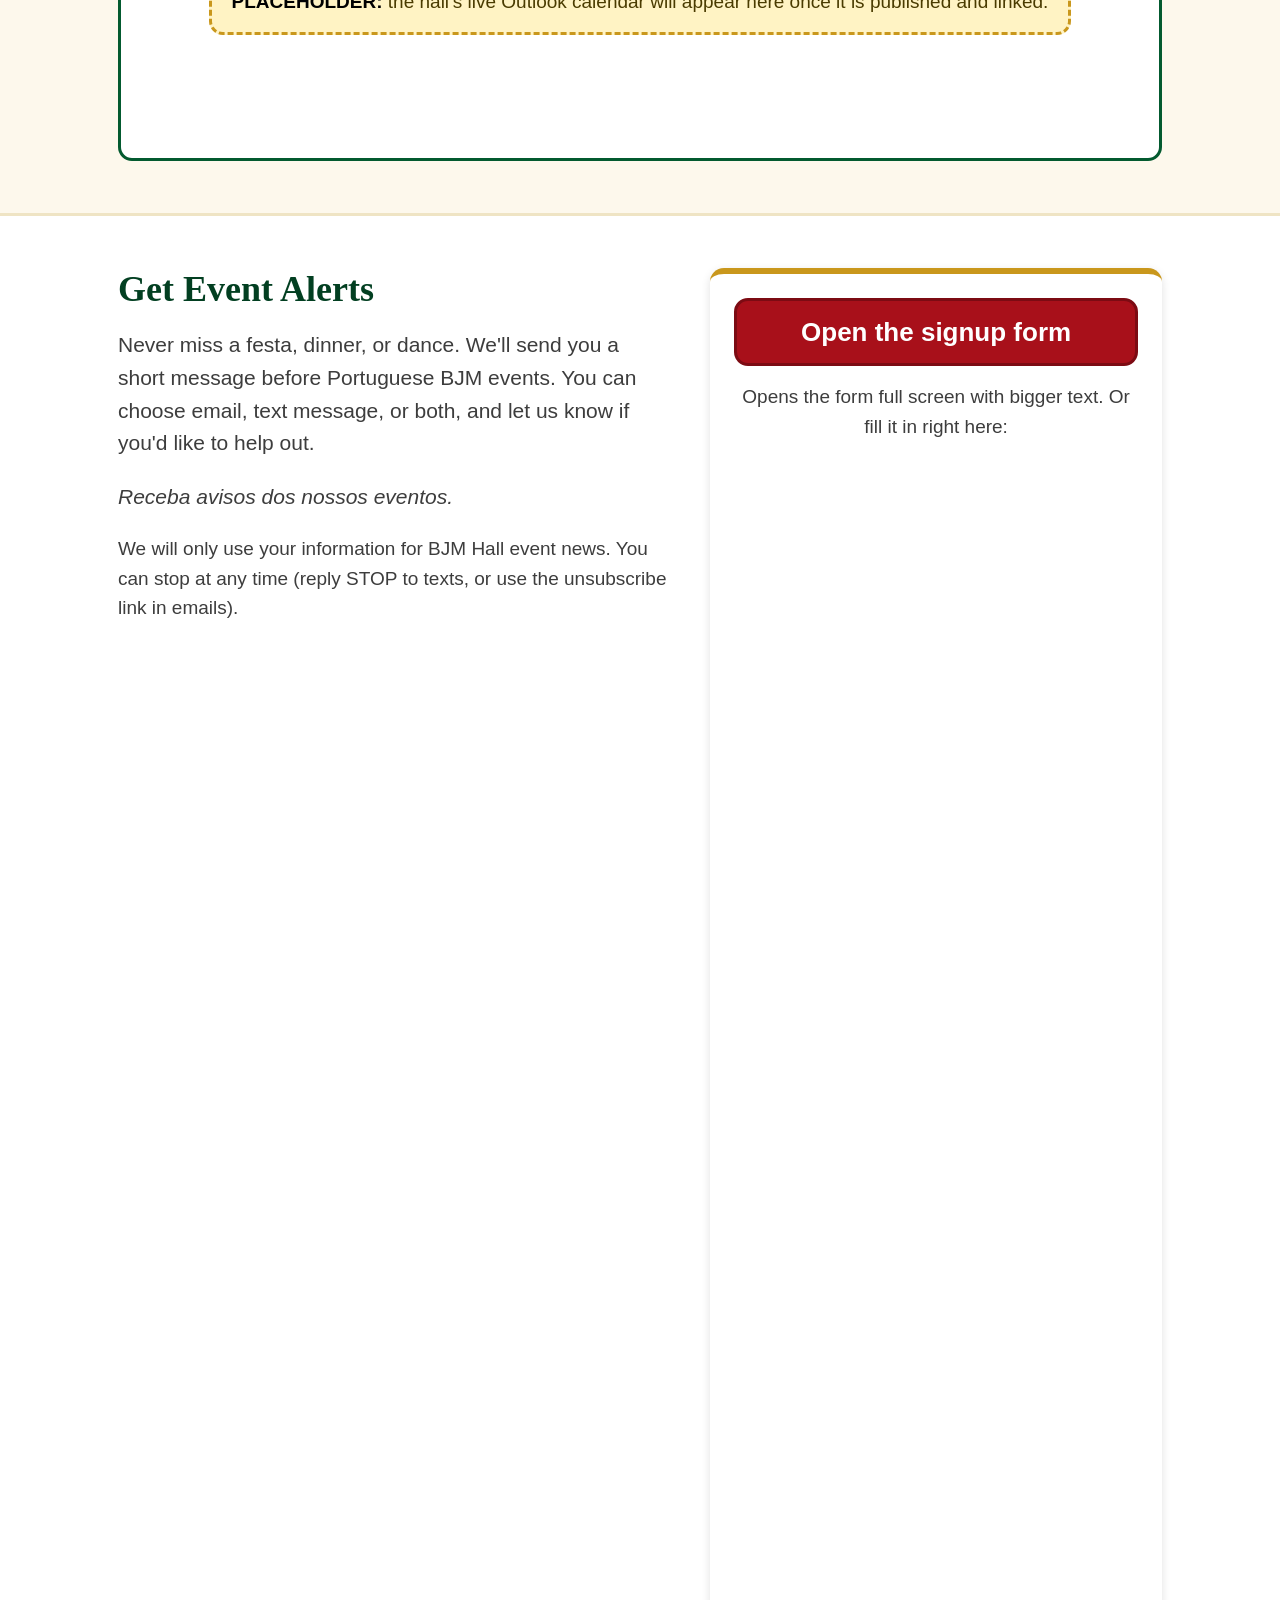
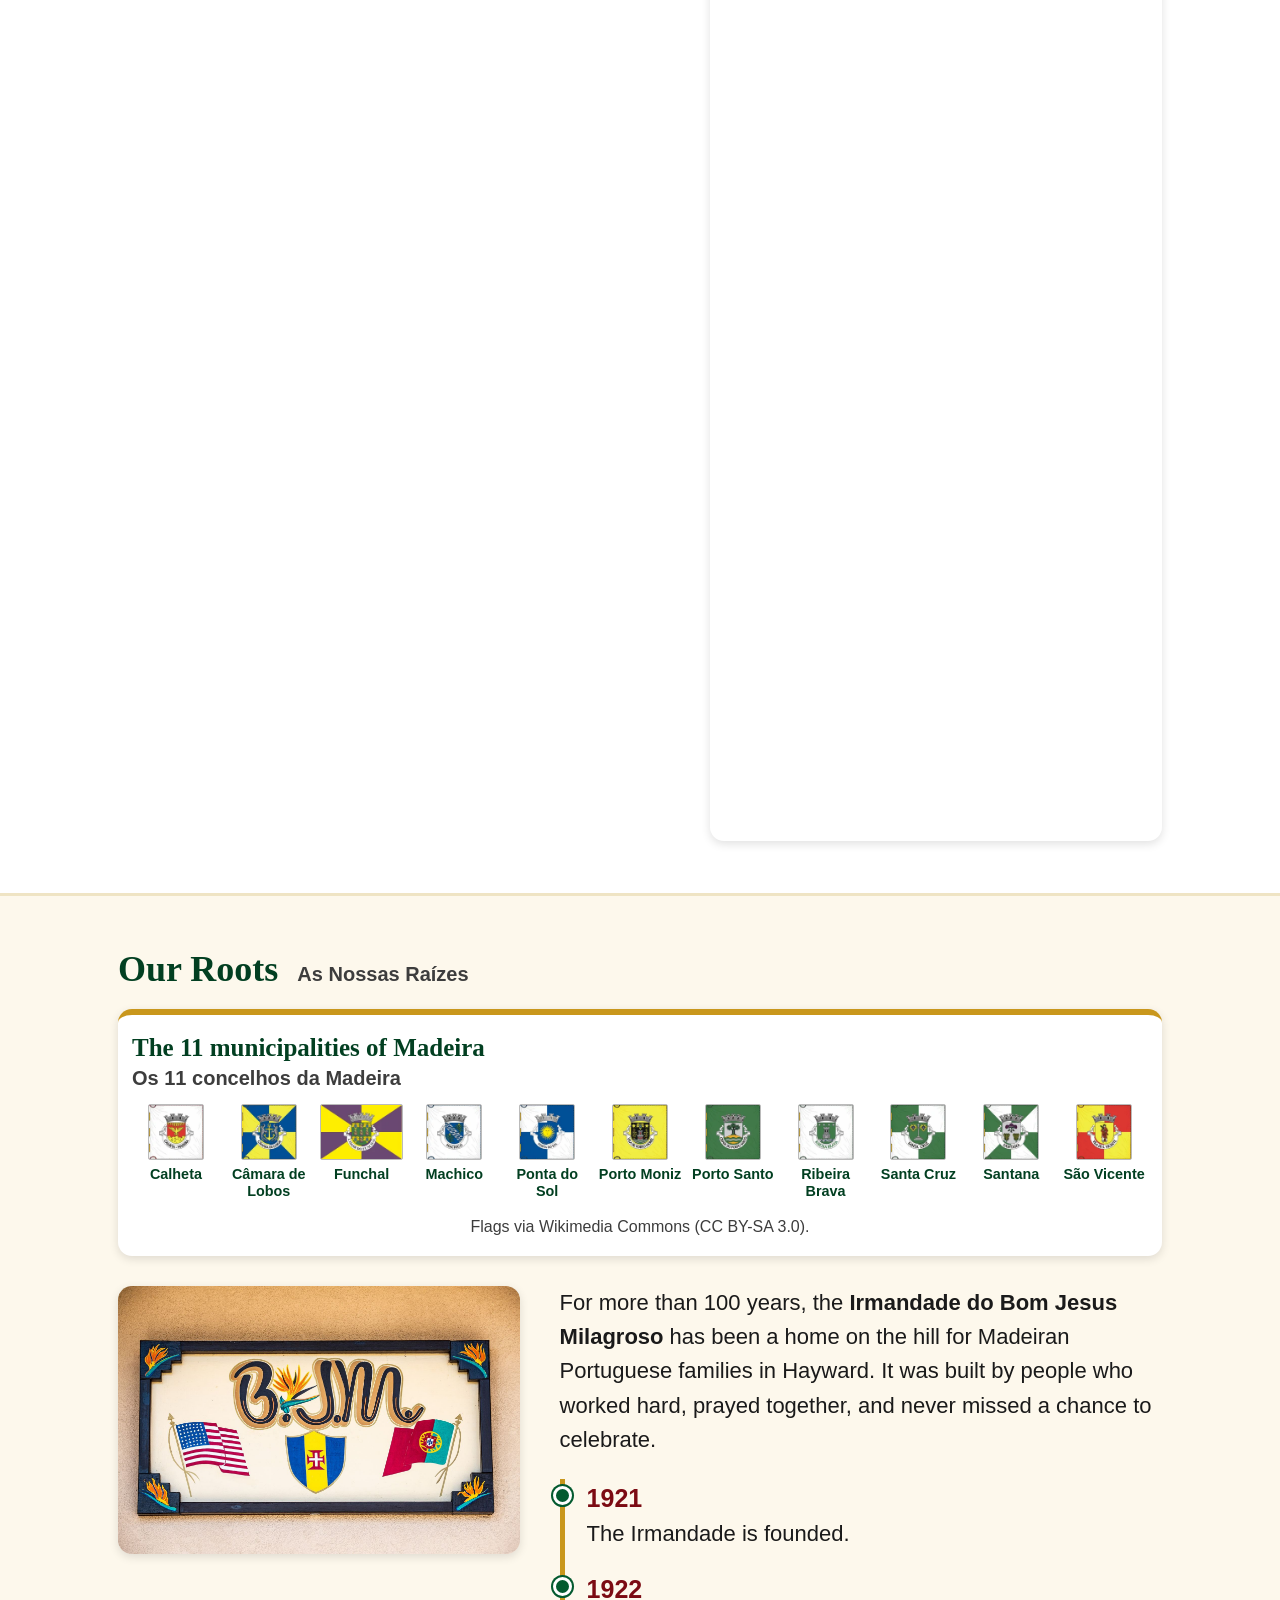
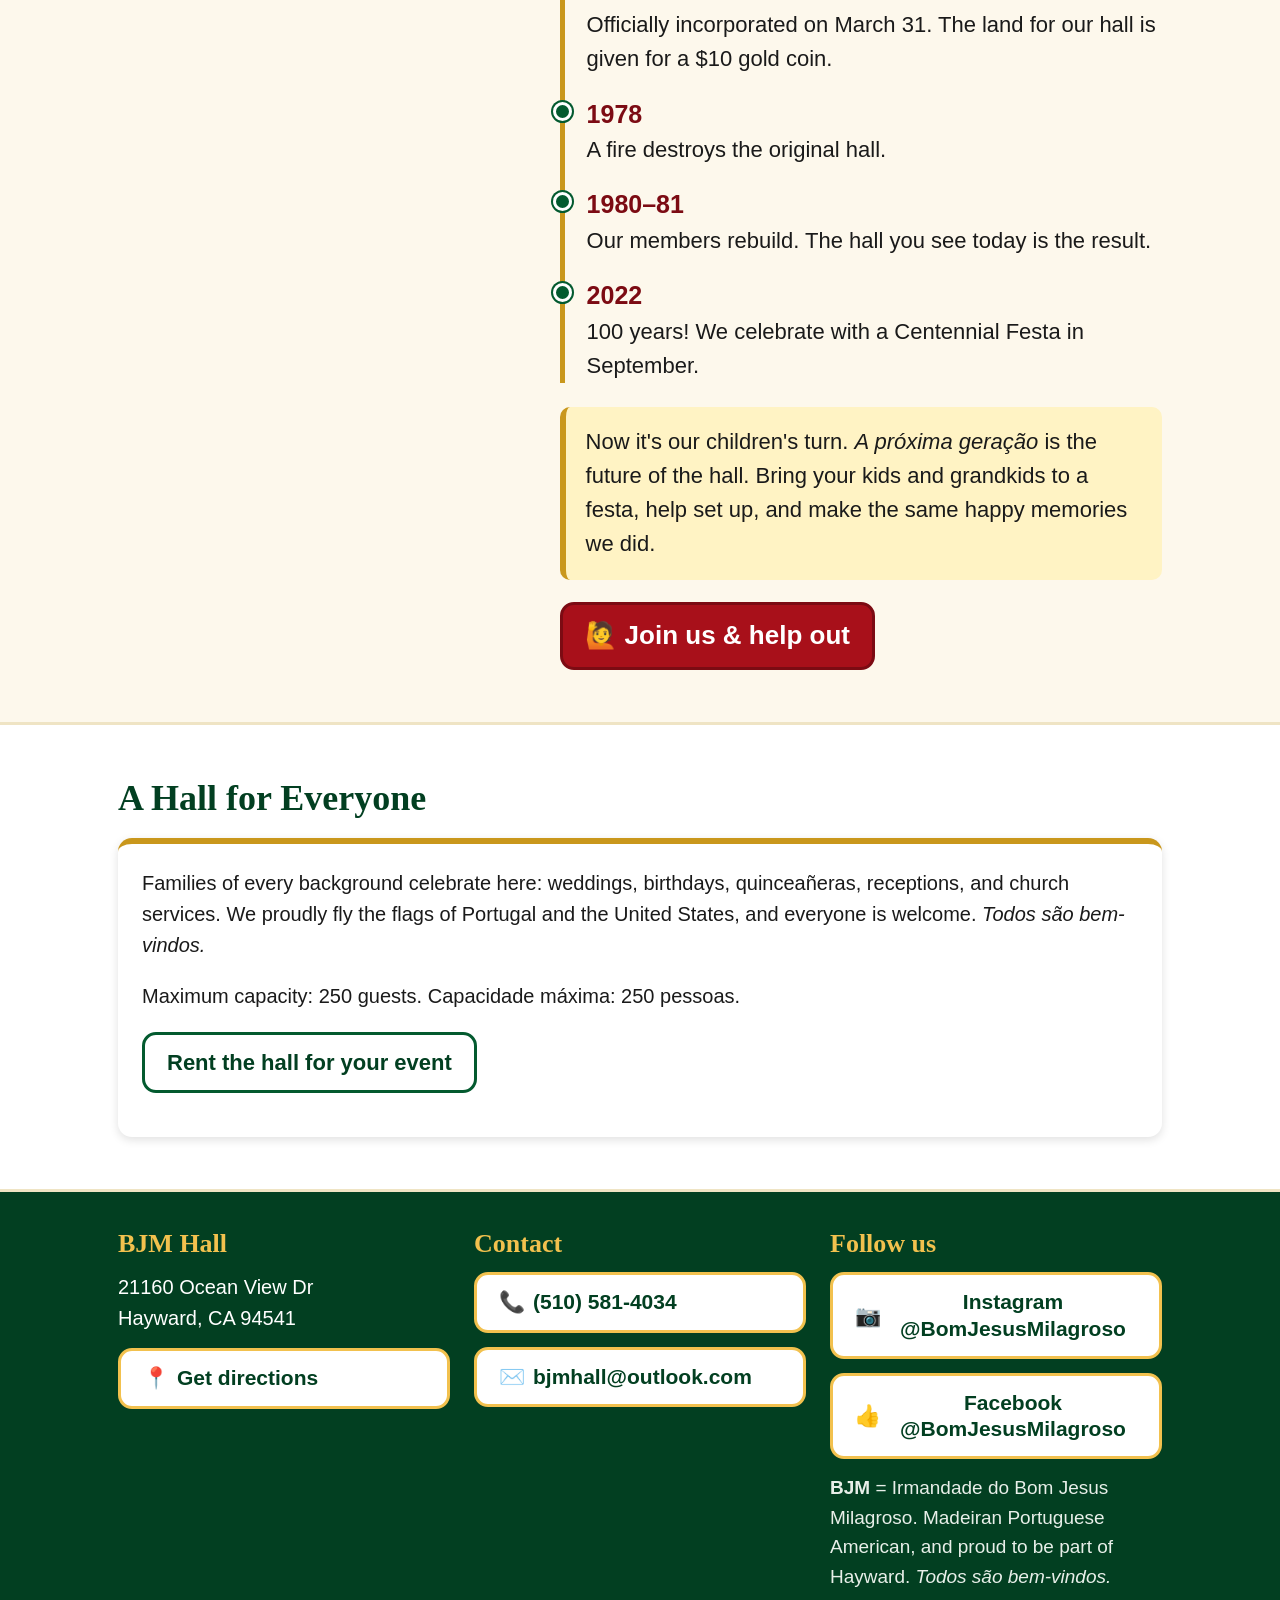
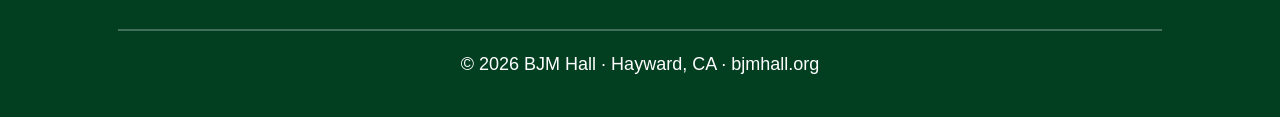
==== commit c4ef4368: "Add Madeira's 11 municipal flags to the history section. Show a bilingual strip at the top of Our Ro" ====
--- a/index.html
+++ b/index.html
@@ -201,6 +201,84 @@
   <section>
     <div class="container">
       <h2 id="roots">Our Roots <span class="h2-alt" lang="pt">As Nossas Raízes</span></h2>
+      <!--
+        The 11 municipal flags of Madeira, optimized for the web from Wikimedia Commons (CC BY-SA 3.0).
+        Square flags are the flag field of Sérgio Horta's ceremonial drawings. Funchal is rasterized from
+        Flag of Funchal.svg (coat of arms by Sérgio Horta; SVG by Hurfer). Calheta is Calheta (Madeira),
+        not Calheta on São Jorge in the Azores. Porto Santo is the municipal flag, not the freguesia flag.
+        Calheta: https://commons.wikimedia.org/wiki/File:Pt-clt1.png
+        Câmara de Lobos: https://commons.wikimedia.org/wiki/File:Pt-cmt3.png
+        Funchal: https://commons.wikimedia.org/wiki/File:Flag_of_Funchal.svg
+        Machico: https://commons.wikimedia.org/wiki/File:Pt-mch3.png
+        Ponta do Sol: https://commons.wikimedia.org/wiki/File:Pt-pts1.png
+        Porto Moniz: https://commons.wikimedia.org/wiki/File:Pt-pmz1.png
+        Porto Santo: https://commons.wikimedia.org/wiki/File:Pt-pst3.png
+        Ribeira Brava: https://commons.wikimedia.org/wiki/File:Pt-rbr1.png
+        Santa Cruz (Madeira): https://commons.wikimedia.org/wiki/File:Pt-scr1.png
+        Santana (Madeira): https://commons.wikimedia.org/wiki/File:Pt-stn3.png
+        São Vicente (Madeira): https://commons.wikimedia.org/wiki/File:Pt-svc1.png
+      -->
+      <div class="muni-flags">
+        <h3 id="muni-flags-title">The 11 municipalities of Madeira <span class="h2-alt" lang="pt">Os 11 concelhos da Madeira</span></h3>
+        <ul class="muni-flag-list">
+          <li tabindex="0">
+            <img src="images/flags/calheta.webp" width="128" height="128" alt="Flag of Calheta, Madeira: white with a red shield and a gold Holy Spirit dove" loading="lazy">
+            <span class="muni-name" lang="pt">Calheta</span>
+            <span class="muni-note" role="tooltip">White with a red shield and a gold Holy Spirit dove.</span>
+          </li>
+          <li tabindex="0">
+            <img src="images/flags/camara-de-lobos.webp" width="128" height="128" alt="Flag of Câmara de Lobos, Madeira: an anchor between two monk seals, the lobos the town is named for" loading="lazy">
+            <span class="muni-name" lang="pt">Câmara de Lobos</span>
+            <span class="muni-note" role="tooltip">Anchor between two monk seals, the 'lobos' the town is named for.</span>
+          </li>
+          <li tabindex="0">
+            <img src="images/flags/funchal.webp" width="192" height="128" alt="Flag of Funchal, Madeira: five sugar loaves and grape clusters" loading="lazy">
+            <span class="muni-name" lang="pt">Funchal</span>
+            <span class="muni-note" role="tooltip">Five sugar loaves and grape clusters.</span>
+          </li>
+          <li tabindex="0">
+            <img src="images/flags/machico.webp" width="128" height="128" alt="Flag of Machico, Madeira: green sugar canes on a blue shield" loading="lazy">
+            <span class="muni-name" lang="pt">Machico</span>
+            <span class="muni-note" role="tooltip">Green sugar canes on a blue shield.</span>
+          </li>
+          <li tabindex="0">
+            <img src="images/flags/ponta-do-sol.webp" width="128" height="128" alt="Flag of Ponta do Sol, Madeira: a gold sun" loading="lazy">
+            <span class="muni-name" lang="pt">Ponta do Sol</span>
+            <span class="muni-note" role="tooltip">A gold sun.</span>
+          </li>
+          <li tabindex="0">
+            <img src="images/flags/porto-moniz.webp" width="128" height="128" alt="Flag of Porto Moniz, Madeira: a tower with sugar canes and grapes" loading="lazy">
+            <span class="muni-name" lang="pt">Porto Moniz</span>
+            <span class="muni-note" role="tooltip">A tower with sugar canes and grapes.</span>
+          </li>
+          <li tabindex="0">
+            <img src="images/flags/porto-santo.webp" width="128" height="128" alt="Flag of Porto Santo, Madeira: a dragon tree" loading="lazy">
+            <span class="muni-name" lang="pt">Porto Santo</span>
+            <span class="muni-note" role="tooltip">A dragon tree.</span>
+          </li>
+          <li tabindex="0">
+            <img src="images/flags/ribeira-brava.webp" width="128" height="128" alt="Flag of Ribeira Brava, Madeira: a tower above the waves" loading="lazy">
+            <span class="muni-name" lang="pt">Ribeira Brava</span>
+            <span class="muni-note" role="tooltip">A tower above the waves.</span>
+          </li>
+          <li tabindex="0">
+            <img src="images/flags/santa-cruz.webp" width="128" height="128" alt="Flag of Santa Cruz, Madeira: a green cross with grapes" loading="lazy">
+            <span class="muni-name" lang="pt">Santa Cruz</span>
+            <span class="muni-note" role="tooltip">A green cross with grapes.</span>
+          </li>
+          <li tabindex="0">
+            <img src="images/flags/santana.webp" width="128" height="128" alt="Flag of Santana, Madeira: a hydrangea with ears of corn" loading="lazy">
+            <span class="muni-name" lang="pt">Santana</span>
+            <span class="muni-note" role="tooltip">A hydrangea with ears of corn.</span>
+          </li>
+          <li tabindex="0">
+            <img src="images/flags/sao-vicente.webp" width="128" height="128" alt="Flag of São Vicente, Madeira: St. Vincent holding a palm" loading="lazy">
+            <span class="muni-name" lang="pt">São Vicente</span>
+            <span class="muni-note" role="tooltip">St. Vincent holding a palm.</span>
+          </li>
+        </ul>
+        <p class="small-print muni-credit">Flags via Wikimedia Commons (CC BY-SA 3.0).</p>
+      </div>
       <div class="roots">
         <img class="roots-img" src="images/hall-19-bjm-sign.jpg" alt="The BJM sign with the flags of the United States, Madeira, and Portugal" loading="lazy" width="800" height="533">
         <div class="roots-text">
--- a/css/style.css
+++ b/css/style.css
@@ -128,6 +128,19 @@
 .timeline li::before{content:"";position:absolute;left:-12px;top:.35rem;width:19px;height:19px;border-radius:50%;background:var(--green);border:3px solid #fff;box-shadow:0 0 0 2px var(--green)}
 .tl-year{display:block;font-weight:800;font-size:1.25rem;color:var(--red-dark)}
 .roots-invite{background:#FFF3C4;border-left:6px solid var(--gold);border-radius:10px;padding:.9rem 1rem}
+
+/* Madeira's 11 municipalities, at the top of Our Roots. No motion. */
+.muni-flags{position:relative;margin:0 0 1.5rem;padding:.8rem .45rem 1.65rem;background:#fff;border-radius:var(--radius);border-top:6px solid var(--gold);box-shadow:var(--shadow)}
+.muni-flags h3{margin-bottom:.7rem}
+.muni-flag-list{list-style:none;margin:0;padding:0;display:flex;flex-wrap:wrap;justify-content:center;gap:.75rem .3rem}
+.muni-flag-list li{flex:1 1 calc(33.333% - .4rem);max-width:7.6rem;min-width:0;display:flex;flex-direction:column;align-items:center;text-align:center;position:static;border-radius:8px}
+.muni-flag-list img{height:auto;width:auto;max-height:52px;max-width:100%;border:1px solid #bbb;border-radius:2px;background:#fff}
+.muni-name{display:block;margin-top:.28rem;font-family:"Segoe UI",Roboto,Helvetica,Arial,sans-serif;font-size:.78rem;font-weight:700;line-height:1.2;color:var(--green-dark)}
+/* Note sits in the credit line so it stays inside the strip and does not cover the history below. */
+.muni-note{position:absolute;z-index:5;left:.45rem;right:.45rem;bottom:.45rem;width:auto;margin:0;padding:.35rem .55rem;background:var(--green-dark);color:#fff;font-family:"Segoe UI",Roboto,Helvetica,Arial,sans-serif;font-size:.78rem;font-weight:600;line-height:1.35;text-align:center;border-radius:8px;box-shadow:var(--shadow);pointer-events:none;opacity:0;visibility:hidden}
+.muni-flag-list li:hover .muni-note,.muni-flag-list li:focus-within .muni-note{opacity:1;visibility:visible}
+.muni-flags:has(li:hover) .muni-credit,.muni-flags:has(li:focus-within) .muni-credit{visibility:hidden}
+.muni-credit{margin:.75rem 0 0;text-align:center;font-size:.8rem}
 
 /* ---------- Hall Details: rates, payment, booking ---------- */
 .rates-card{margin-bottom:1.2rem}
@@ -271,6 +284,7 @@
   .gallery{grid-template-columns:1fr 1fr}
   .hero-extra{display:inline-flex}
   .main-nav a{font-size:1.05rem}
+  .muni-flag-list li{flex-basis:calc(25% - .4rem);max-width:8.2rem}
 }
 
 /* =========== Tablet =========== */
@@ -315,6 +329,9 @@
   .event-date .day-range{font-size:1.5rem}
   .event-actions{display:flex;flex-wrap:wrap;gap:1rem}
   .roots{grid-template-columns:2fr 3fr;align-items:start;gap:2rem}
+  .muni-flags{padding:.9rem .7rem .8rem}
+  .muni-flag-list{gap:.8rem .4rem}
+  .muni-flag-list li{flex-basis:calc(16.666% - .45rem);max-width:none}
   .featured-event:has(.featured-img){display:grid;grid-template-columns:minmax(260px,40%) 1fr}
   .featured-event:has(.featured-img) .featured-tag{grid-column:1/-1}
   .map-embed iframe{height:420px}
@@ -331,5 +348,9 @@
   .hero{padding:3rem 0 3.4rem}
   .hero h1{font-size:2.8rem}
   .grounds-list{grid-template-columns:1fr 1fr 1fr}
+  .muni-flag-list{flex-wrap:nowrap;gap:.35rem .25rem}
+  .muni-flag-list li{flex:1 1 0;max-width:none}
+  .muni-flag-list img{max-height:56px}
+  .muni-name{font-size:.72rem}
 }
 @media (prefers-reduced-motion:reduce){*{transition:none!important;scroll-behavior:auto!important}}
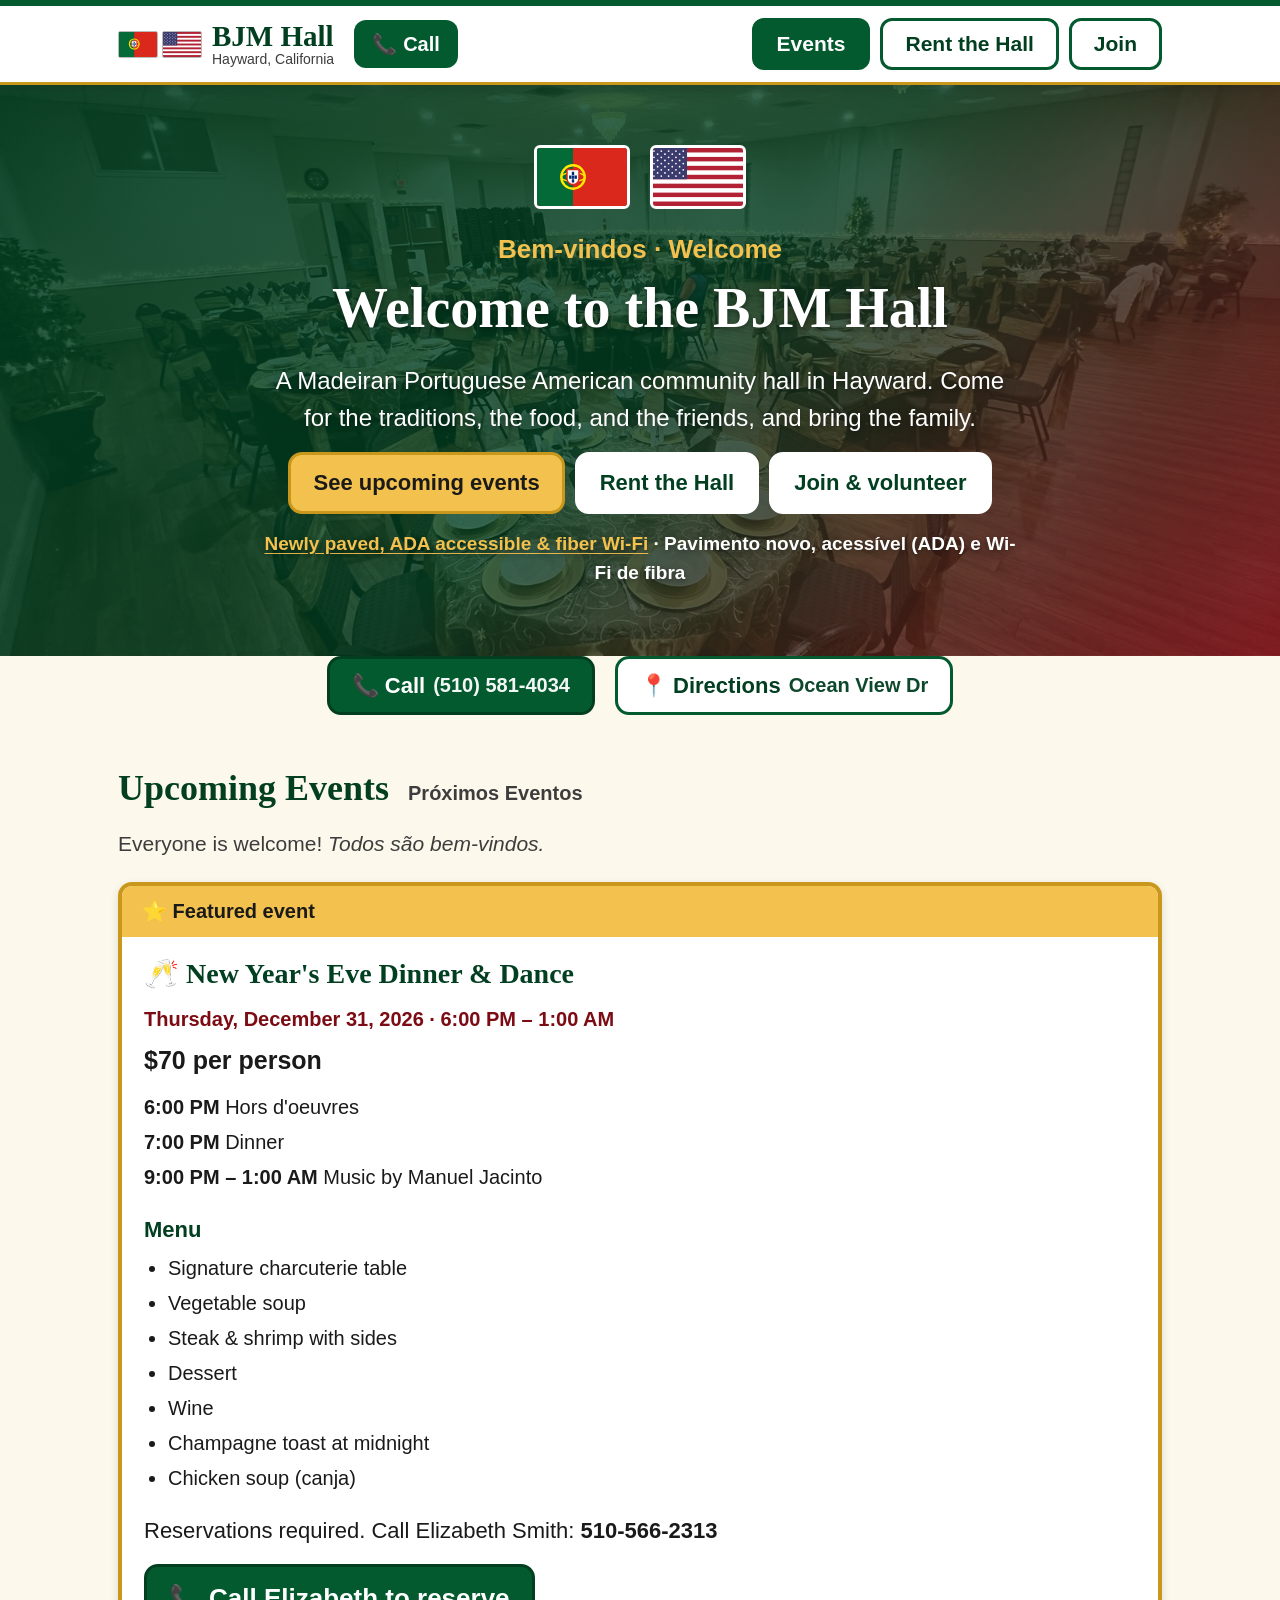
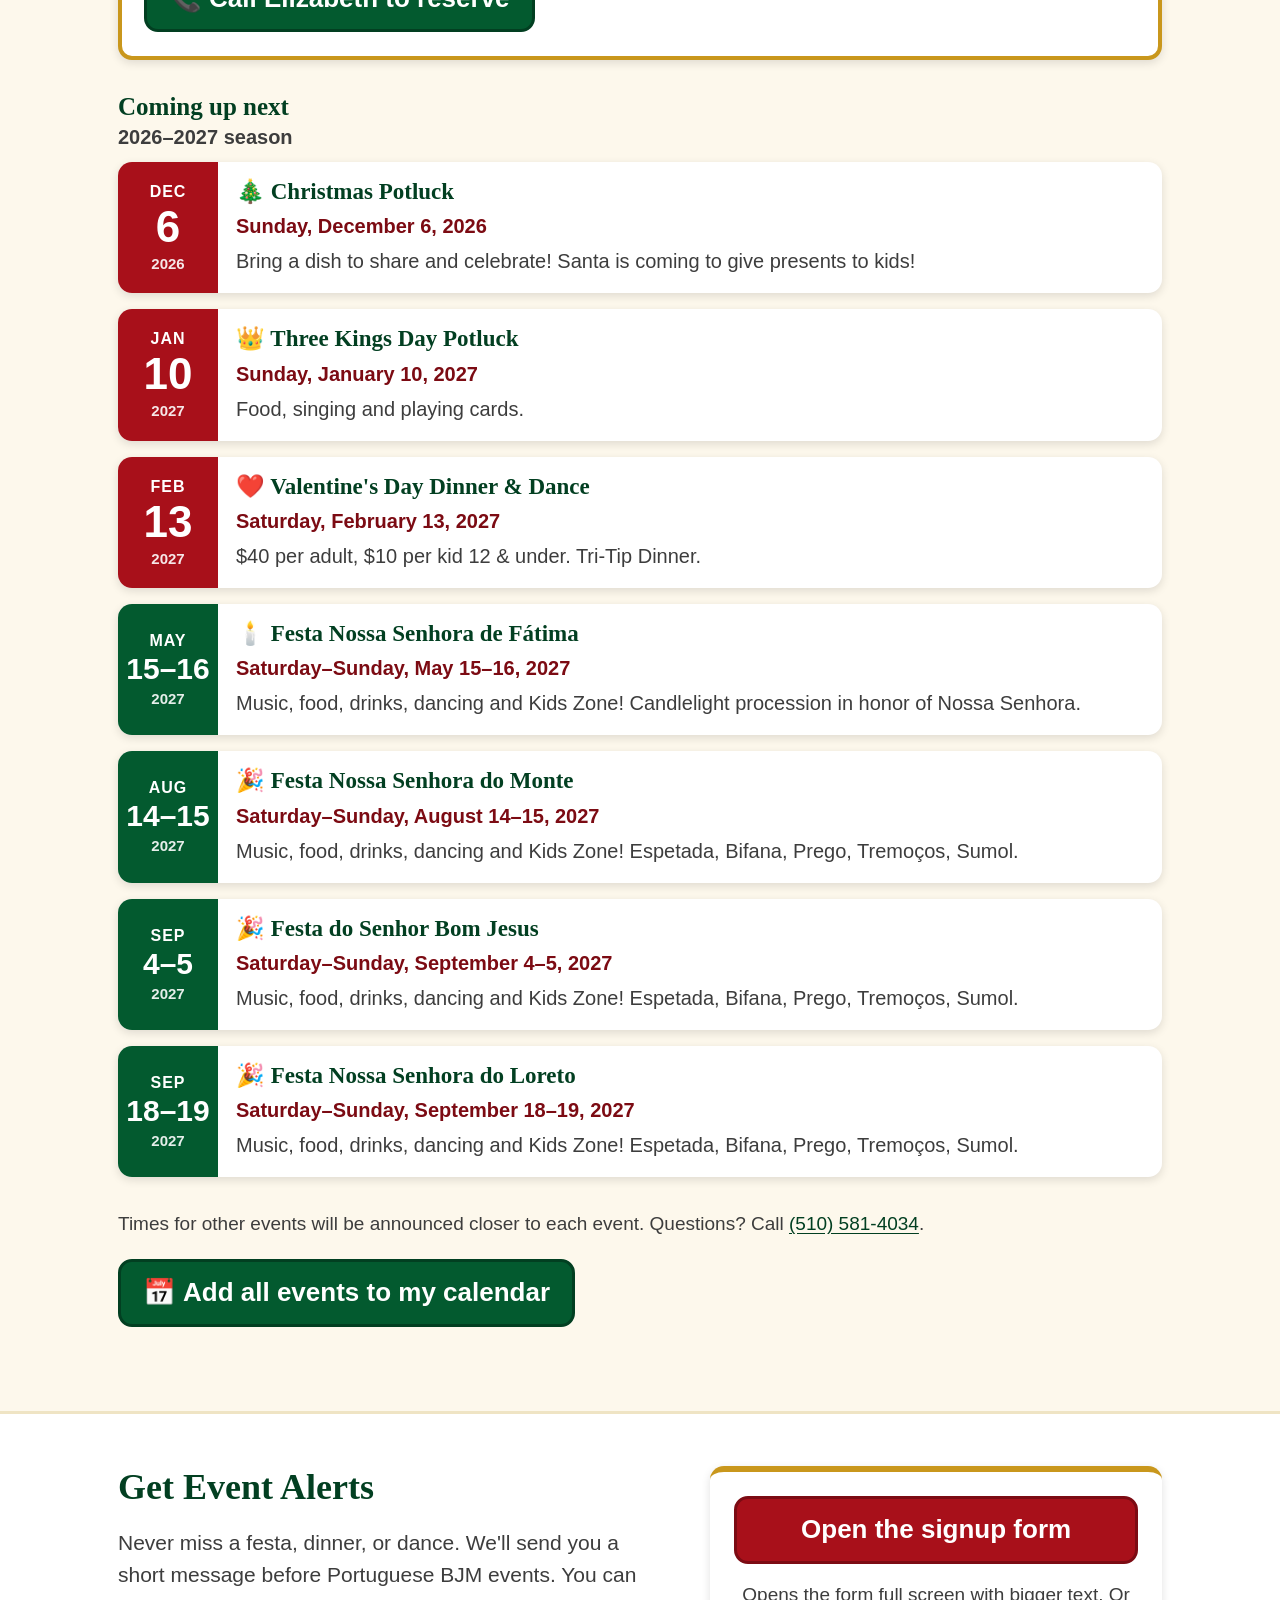
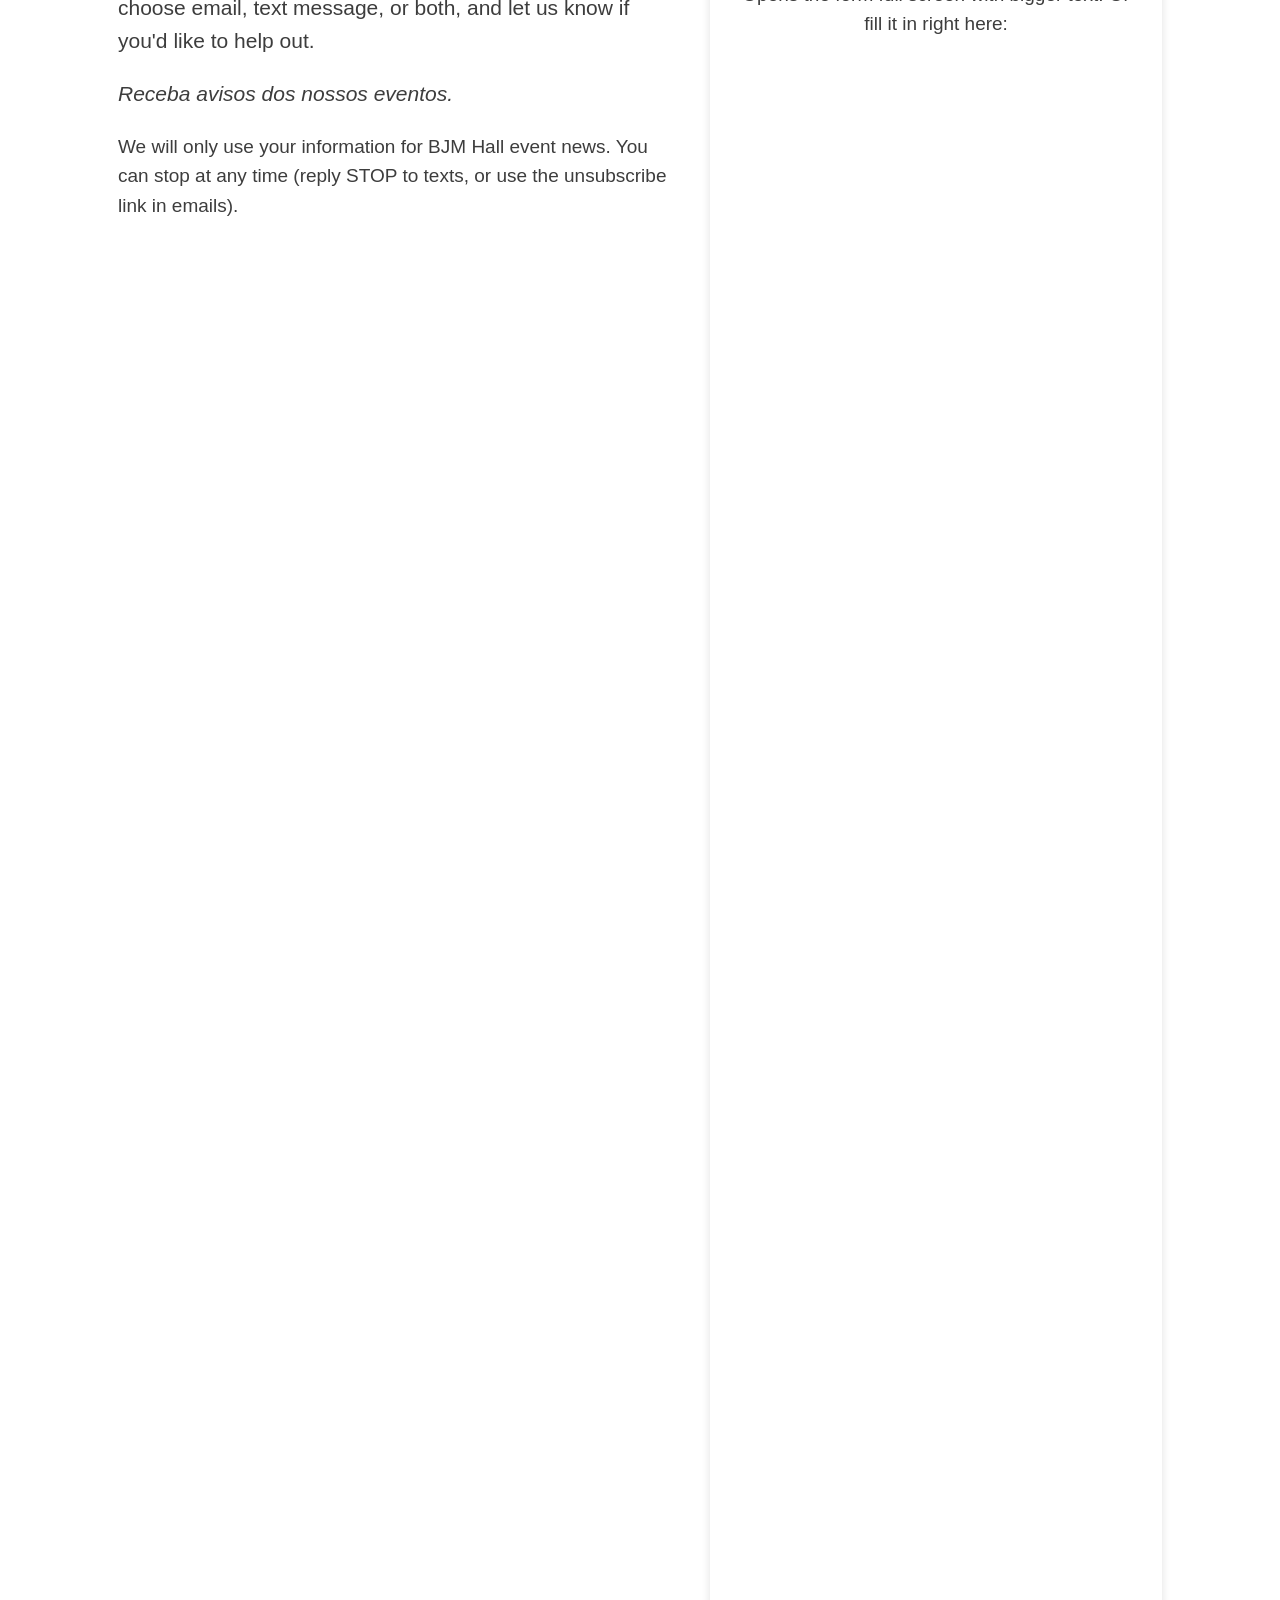
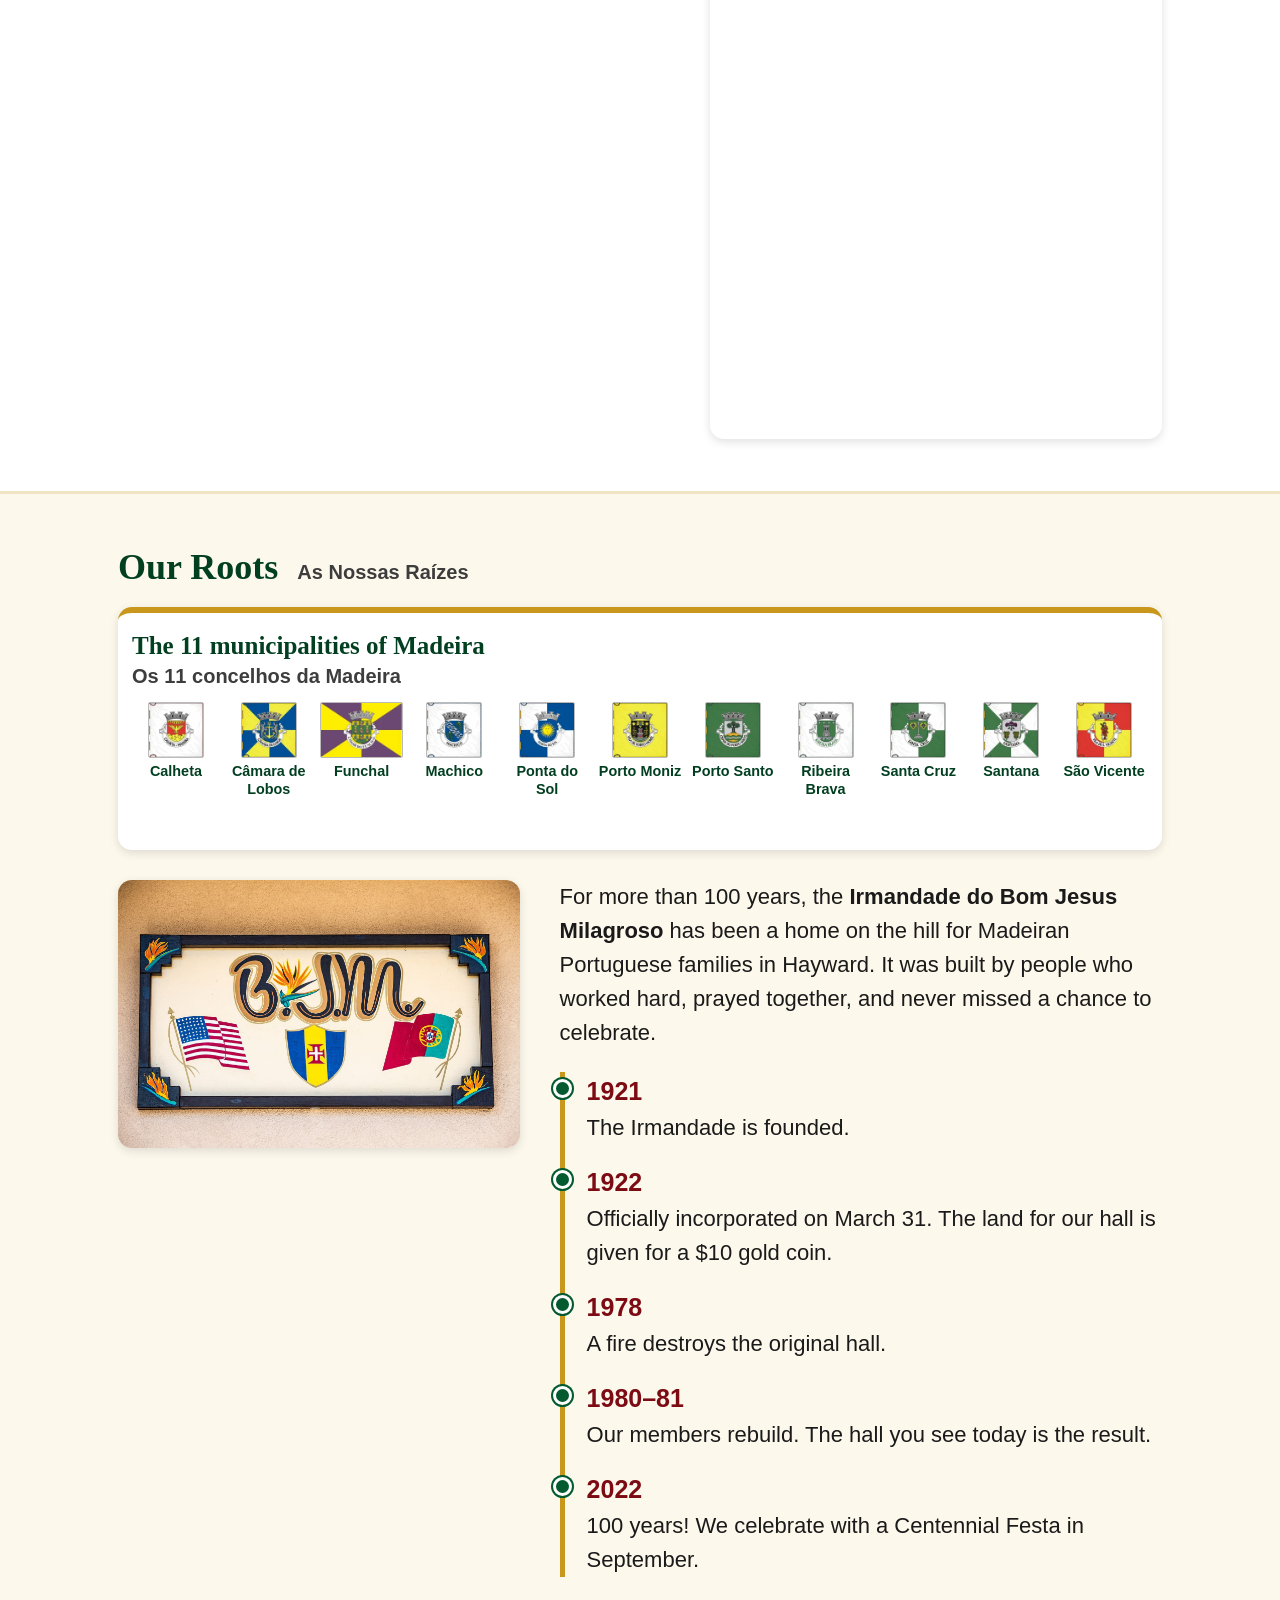
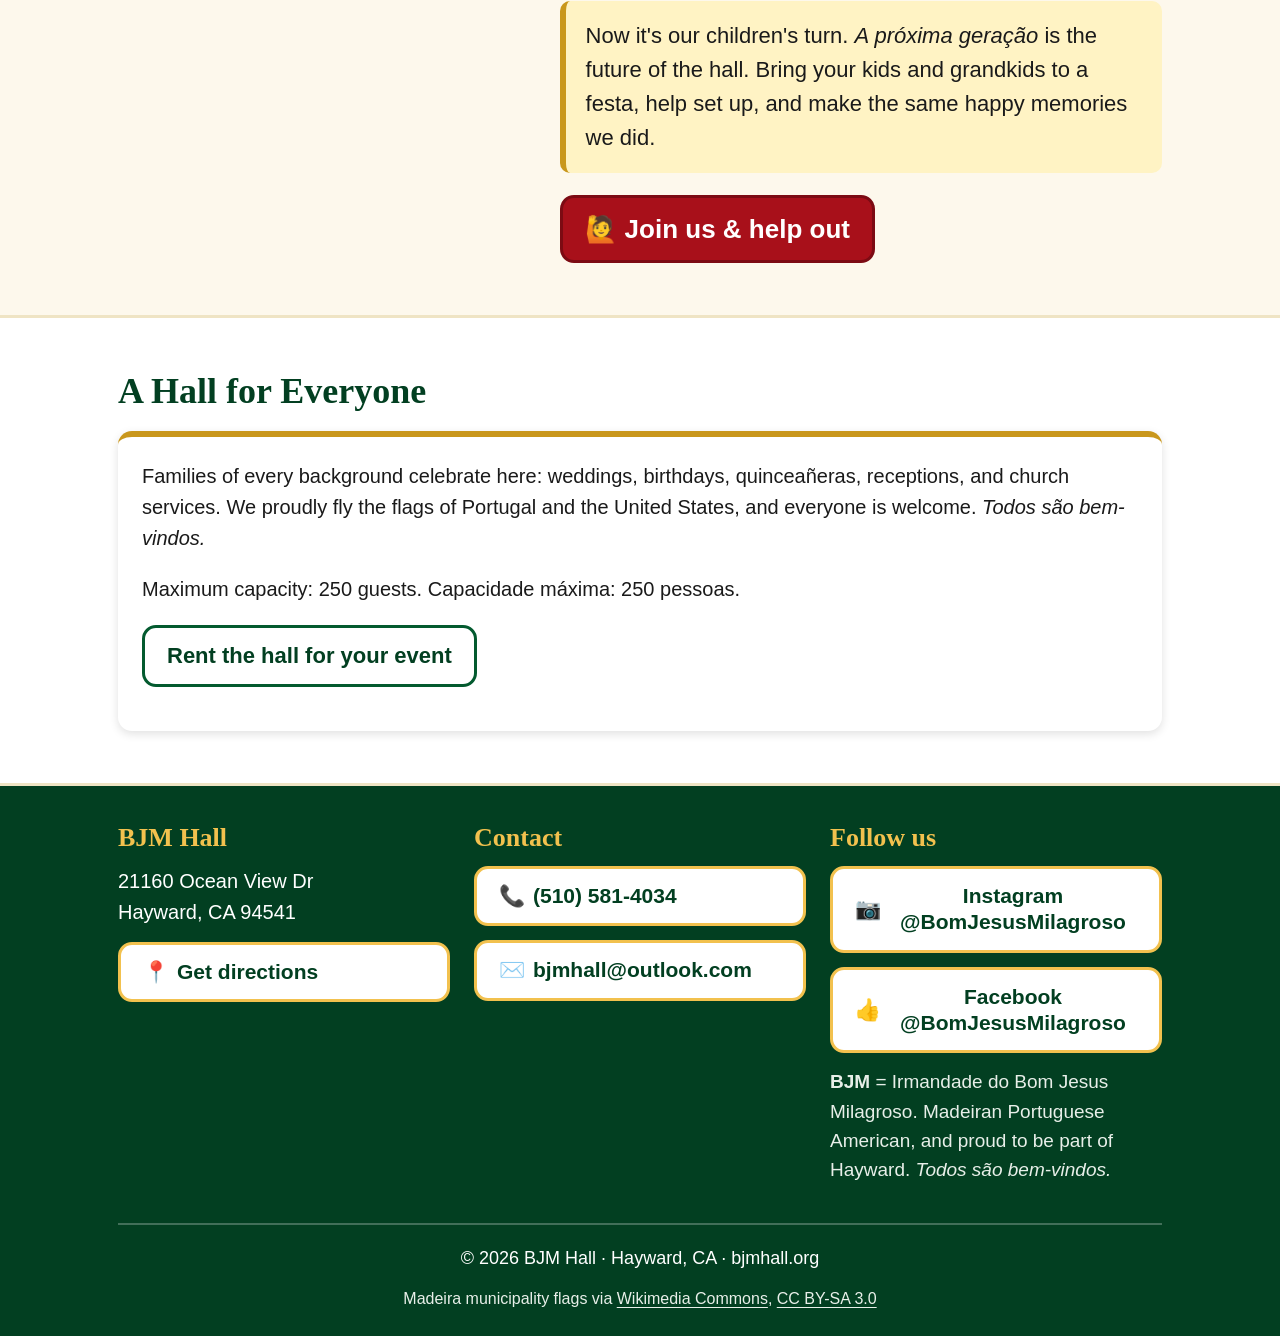
==== commit 4eb370d9: "Remove the homepage full calendar and move the flag credit into the footer. The events list and the " ====
--- a/index.html
+++ b/index.html
@@ -161,21 +161,6 @@
         <a class="btn btn-secondary btn-huge" href="images/bjm-events-flyer-2026-2027.jpg"><span aria-hidden="true">🖼️</span> See the full flyer</a>
         -->
       </div>
-      <h3 class="cal-heading">Full calendar</h3>
-      <!-- CALENDAR
-           Publish the hall's Outlook calendar (Outlook on the web > Settings > Calendar > Shared calendars >
-           Publish a calendar > "Can view all details" > copy the HTML link). Then:
-           1) Put the HTML link in the "View full calendar" button href below (used on phones).
-           2) Replace the placeholder div inside .calendar-embed with (shown on tablets/desktops):
-              <iframe src="PASTE_PUBLISHED_OUTLOOK_HTML_LINK_HERE" title="BJM Hall events calendar" loading="lazy"></iframe>
-      -->
-      <a class="btn btn-gold btn-huge cal-button" href="PASTE_PUBLISHED_OUTLOOK_HTML_LINK_HERE" target="_blank" rel="noopener"><span aria-hidden="true">📅</span> View full calendar</a>
-      <div class="calendar-embed" id="calendar-embed">
-        <div>
-          <p class="cal-title">📅 Hall Calendar</p>
-          <div class="placeholder-note"><strong>PLACEHOLDER:</strong> the hall's live Outlook calendar will appear here once it is published and linked.</div>
-        </div>
-      </div>
     </div>
   </section>
 
@@ -277,7 +262,6 @@
             <span class="muni-note" role="tooltip">St. Vincent holding a palm.</span>
           </li>
         </ul>
-        <p class="small-print muni-credit">Flags via Wikimedia Commons (CC BY-SA 3.0).</p>
       </div>
       <div class="roots">
         <img class="roots-img" src="images/hall-19-bjm-sign.jpg" alt="The BJM sign with the flags of the United States, Madeira, and Portugal" loading="lazy" width="800" height="533">
@@ -330,6 +314,7 @@
     </div>
     <div class="footer-bottom">
       <p>&copy; <span id="year">2026</span> BJM Hall &middot; Hayward, CA &middot; bjmhall.org</p>
+      <p class="footer-attrib">Madeira municipality flags via <a href="https://commons.wikimedia.org/" target="_blank" rel="noopener">Wikimedia Commons</a>, <a href="https://creativecommons.org/licenses/by-sa/3.0/" target="_blank" rel="noopener">CC BY-SA 3.0</a></p>
     </div>
   </div>
 </footer>
--- a/css/style.css
+++ b/css/style.css
@@ -80,14 +80,12 @@
 .section-intro{font-size:1.05rem;color:var(--muted);max-width:800px}
 .card{background:#fff;border-radius:var(--radius);box-shadow:var(--shadow);padding:1.2rem;border-top:6px solid var(--gold)}
 .card-img{width:calc(100% + 2.4rem);max-width:none;margin:-1.2rem -1.2rem 1rem;aspect-ratio:3/2;object-fit:cover;border-radius:var(--radius) var(--radius) 0 0}
-.placeholder-note{background:#FFF3C4;border:3px dashed var(--gold);border-radius:var(--radius);padding:.8rem 1rem;margin:1rem 0;color:#4a3b00;font-size:.95rem}
-.placeholder-note strong{color:#000}
 .example-tag{display:inline-block;background:#FFF3C4;border:2px solid var(--gold);color:#4a3b00;font-family:Arial,sans-serif;font-size:.7rem;font-weight:800;padding:.05rem .45rem;border-radius:6px;vertical-align:middle;letter-spacing:.04em}
 .small-print{font-size:.95rem;color:var(--muted)}
 .hint{display:block;font-weight:400;font-size:.95rem;color:var(--muted)}
 .address-big{font-size:1.25rem;font-weight:700;margin-bottom:.8rem}
 
-/* ---------- Events: list first; calendar = button on phones, embed on larger screens ---------- */
+/* ---------- Events ---------- */
 .event-list{list-style:none;margin:0 0 1.6rem;padding:0;display:grid;gap:.8rem}
 .event{display:flex;gap:.9rem;align-items:stretch;background:#fff;border-radius:var(--radius);box-shadow:var(--shadow);overflow:hidden}
 .event-date{background:var(--red);color:#fff;flex:0 0 76px;display:flex;flex-direction:column;align-items:center;justify-content:center;padding:.6rem .3rem;font-weight:800;text-align:center}
@@ -102,10 +100,6 @@
 .event-body{padding:.8rem .9rem .8rem 0;min-width:0}
 .event-body h3{font-size:1.15rem;margin-bottom:.25em}
 .event-body p{margin:0;color:var(--muted);font-size:1rem}
-.cal-button{margin-bottom:.5rem}
-.calendar-embed{display:none;background:#fff;border:3px solid var(--green);border-radius:var(--radius);min-height:360px;align-items:center;justify-content:center;text-align:center;padding:1.5rem}
-.calendar-embed iframe{width:100%;height:600px;border:0}
-.cal-title{font-size:1.3rem;font-weight:800;color:var(--green-dark);margin-bottom:.4rem}
 
 .featured-event{background:#fff;border:4px solid var(--gold);border-radius:var(--radius);box-shadow:var(--shadow);overflow:hidden;margin:0 0 1.6rem}
 .featured-tag{background:var(--gold-light);color:#1a1a1a;font-weight:800;margin:0;padding:.5rem 1rem;font-size:1rem}
@@ -130,17 +124,15 @@
 .roots-invite{background:#FFF3C4;border-left:6px solid var(--gold);border-radius:10px;padding:.9rem 1rem}
 
 /* Madeira's 11 municipalities, at the top of Our Roots. No motion. */
-.muni-flags{position:relative;margin:0 0 1.5rem;padding:.8rem .45rem 1.65rem;background:#fff;border-radius:var(--radius);border-top:6px solid var(--gold);box-shadow:var(--shadow)}
+.muni-flags{position:relative;margin:0 0 1.5rem;padding:.8rem .45rem 3.6rem;background:#fff;border-radius:var(--radius);border-top:6px solid var(--gold);box-shadow:var(--shadow)}
 .muni-flags h3{margin-bottom:.7rem}
 .muni-flag-list{list-style:none;margin:0;padding:0;display:flex;flex-wrap:wrap;justify-content:center;gap:.75rem .3rem}
 .muni-flag-list li{flex:1 1 calc(33.333% - .4rem);max-width:7.6rem;min-width:0;display:flex;flex-direction:column;align-items:center;text-align:center;position:static;border-radius:8px}
 .muni-flag-list img{height:auto;width:auto;max-height:52px;max-width:100%;border:1px solid #bbb;border-radius:2px;background:#fff}
 .muni-name{display:block;margin-top:.28rem;font-family:"Segoe UI",Roboto,Helvetica,Arial,sans-serif;font-size:.78rem;font-weight:700;line-height:1.2;color:var(--green-dark)}
-/* Note sits in the credit line so it stays inside the strip and does not cover the history below. */
+/* Bottom padding leaves room for the note so it stays under the names and inside the strip. */
 .muni-note{position:absolute;z-index:5;left:.45rem;right:.45rem;bottom:.45rem;width:auto;margin:0;padding:.35rem .55rem;background:var(--green-dark);color:#fff;font-family:"Segoe UI",Roboto,Helvetica,Arial,sans-serif;font-size:.78rem;font-weight:600;line-height:1.35;text-align:center;border-radius:8px;box-shadow:var(--shadow);pointer-events:none;opacity:0;visibility:hidden}
 .muni-flag-list li:hover .muni-note,.muni-flag-list li:focus-within .muni-note{opacity:1;visibility:visible}
-.muni-flags:has(li:hover) .muni-credit,.muni-flags:has(li:focus-within) .muni-credit{visibility:hidden}
-.muni-credit{margin:.75rem 0 0;text-align:center;font-size:.8rem}
 
 /* ---------- Hall Details: rates, payment, booking ---------- */
 .rates-card{margin-bottom:1.2rem}
@@ -224,6 +216,8 @@
 .site-footer .btn-footer{color:var(--green-dark)}
 .site-footer p{margin-bottom:.7rem}
 .footer-bottom{border-top:2px solid rgba(255,255,255,.25);margin-top:1.2rem;padding-top:1rem;text-align:center;font-size:.9rem}
+.footer-bottom .footer-attrib{margin:.35rem 0 0;font-size:.8rem;font-weight:400;color:#e8efe9}
+.footer-bottom .footer-attrib a{color:#e8efe9}
 
 /* ---------- Join (QR) page ---------- */
 .join-page{background:var(--cream)}
@@ -322,14 +316,12 @@
   .avail-grid td,.avail-day button{height:56px}
   .rental-info{grid-template-columns:1fr 1fr;align-items:start}
   .details-tbd{grid-template-columns:1fr 1fr}
-  .cal-button{display:none}
-  .calendar-embed{display:flex}
   .event-date{flex-basis:100px}
   .event-date .day{font-size:2.2rem}
   .event-date .day-range{font-size:1.5rem}
   .event-actions{display:flex;flex-wrap:wrap;gap:1rem}
   .roots{grid-template-columns:2fr 3fr;align-items:start;gap:2rem}
-  .muni-flags{padding:.9rem .7rem .8rem}
+  .muni-flags{padding:.9rem .7rem 2.6rem}
   .muni-flag-list{gap:.8rem .4rem}
   .muni-flag-list li{flex-basis:calc(16.666% - .45rem);max-width:none}
   .featured-event:has(.featured-img){display:grid;grid-template-columns:minmax(260px,40%) 1fr}
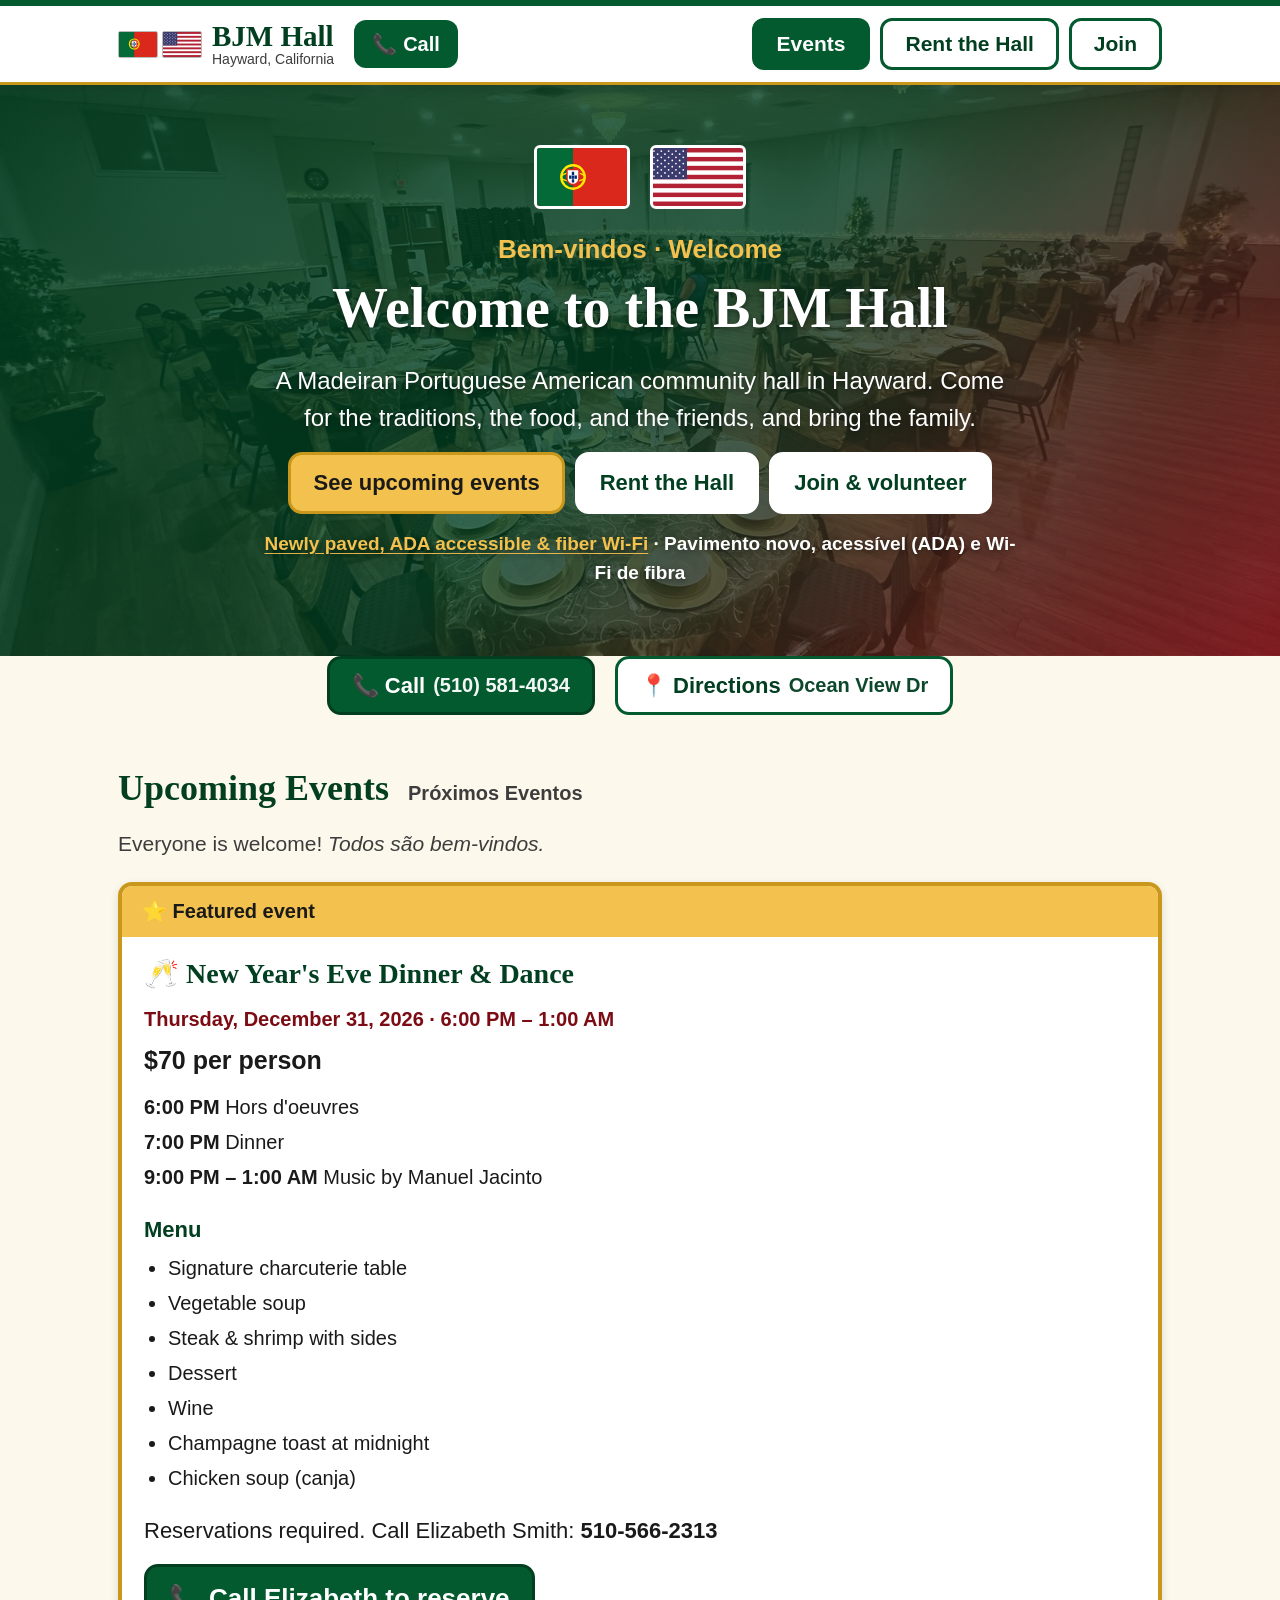
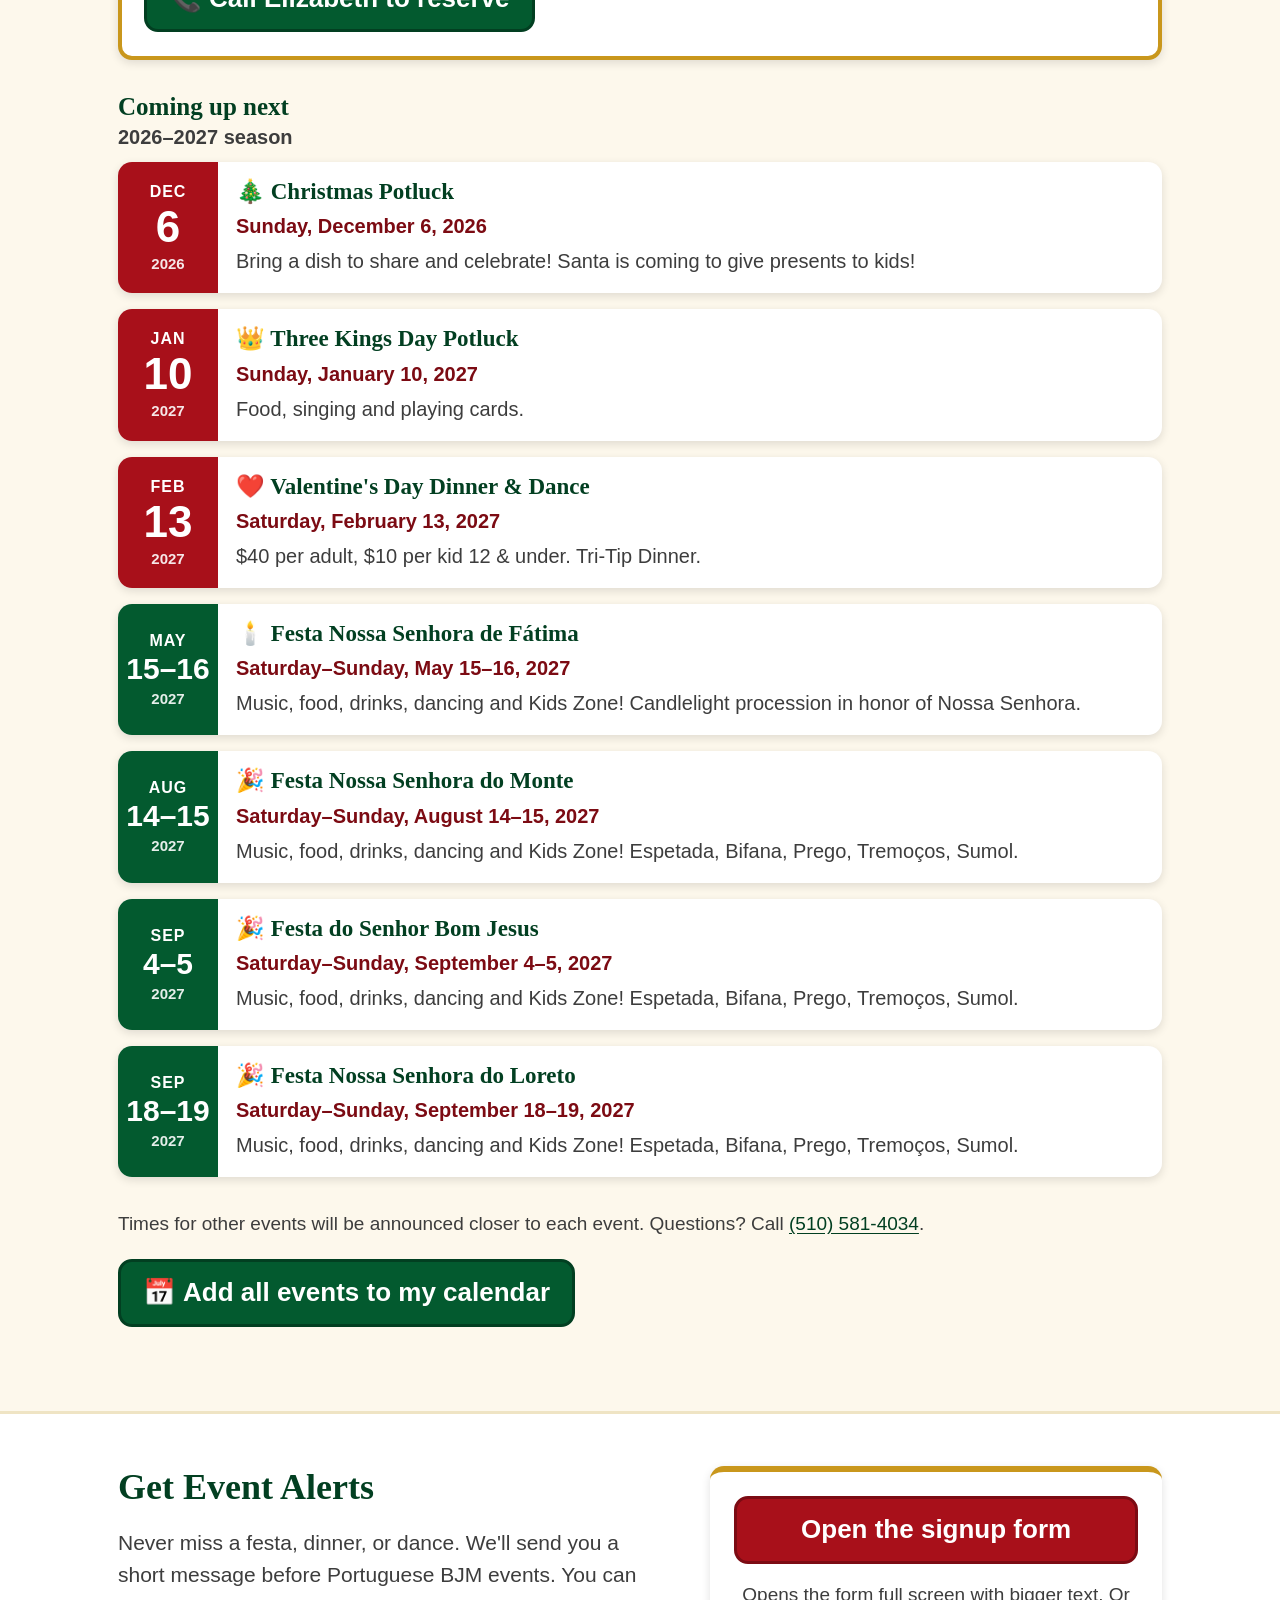
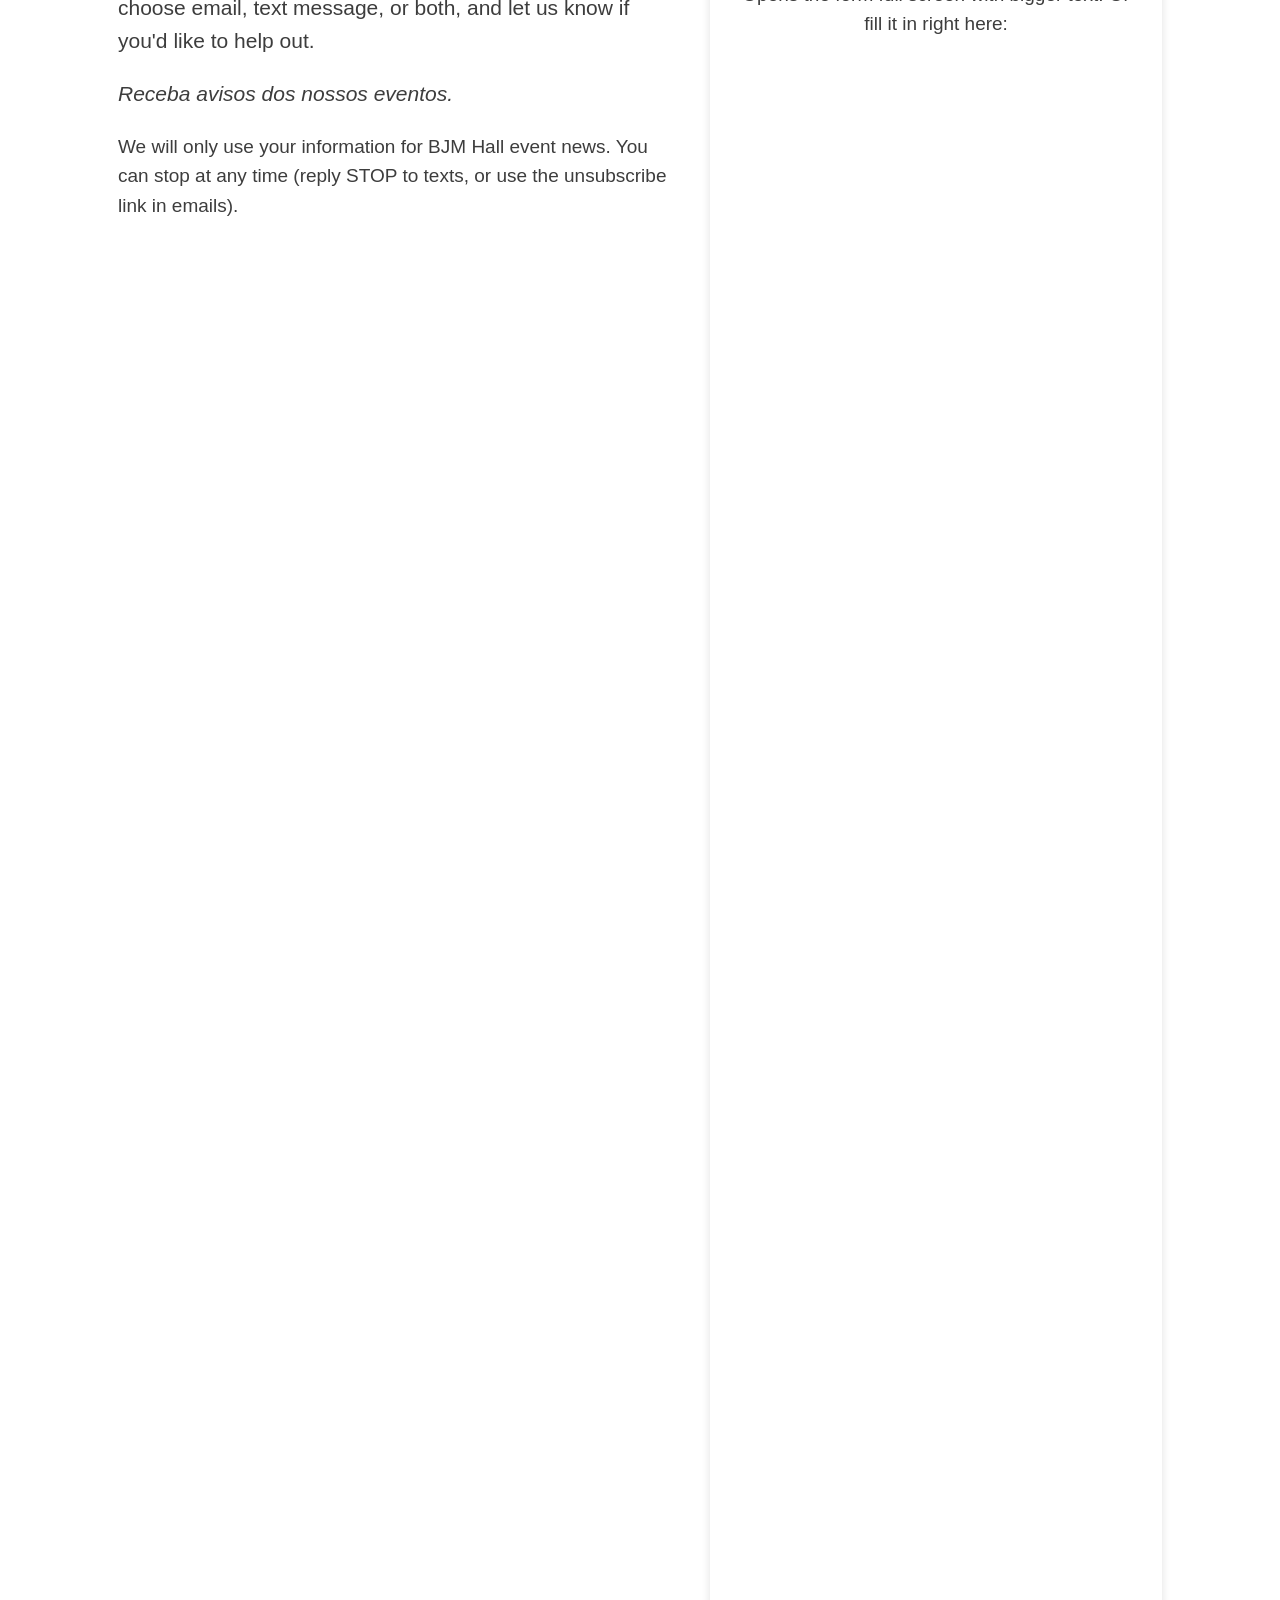
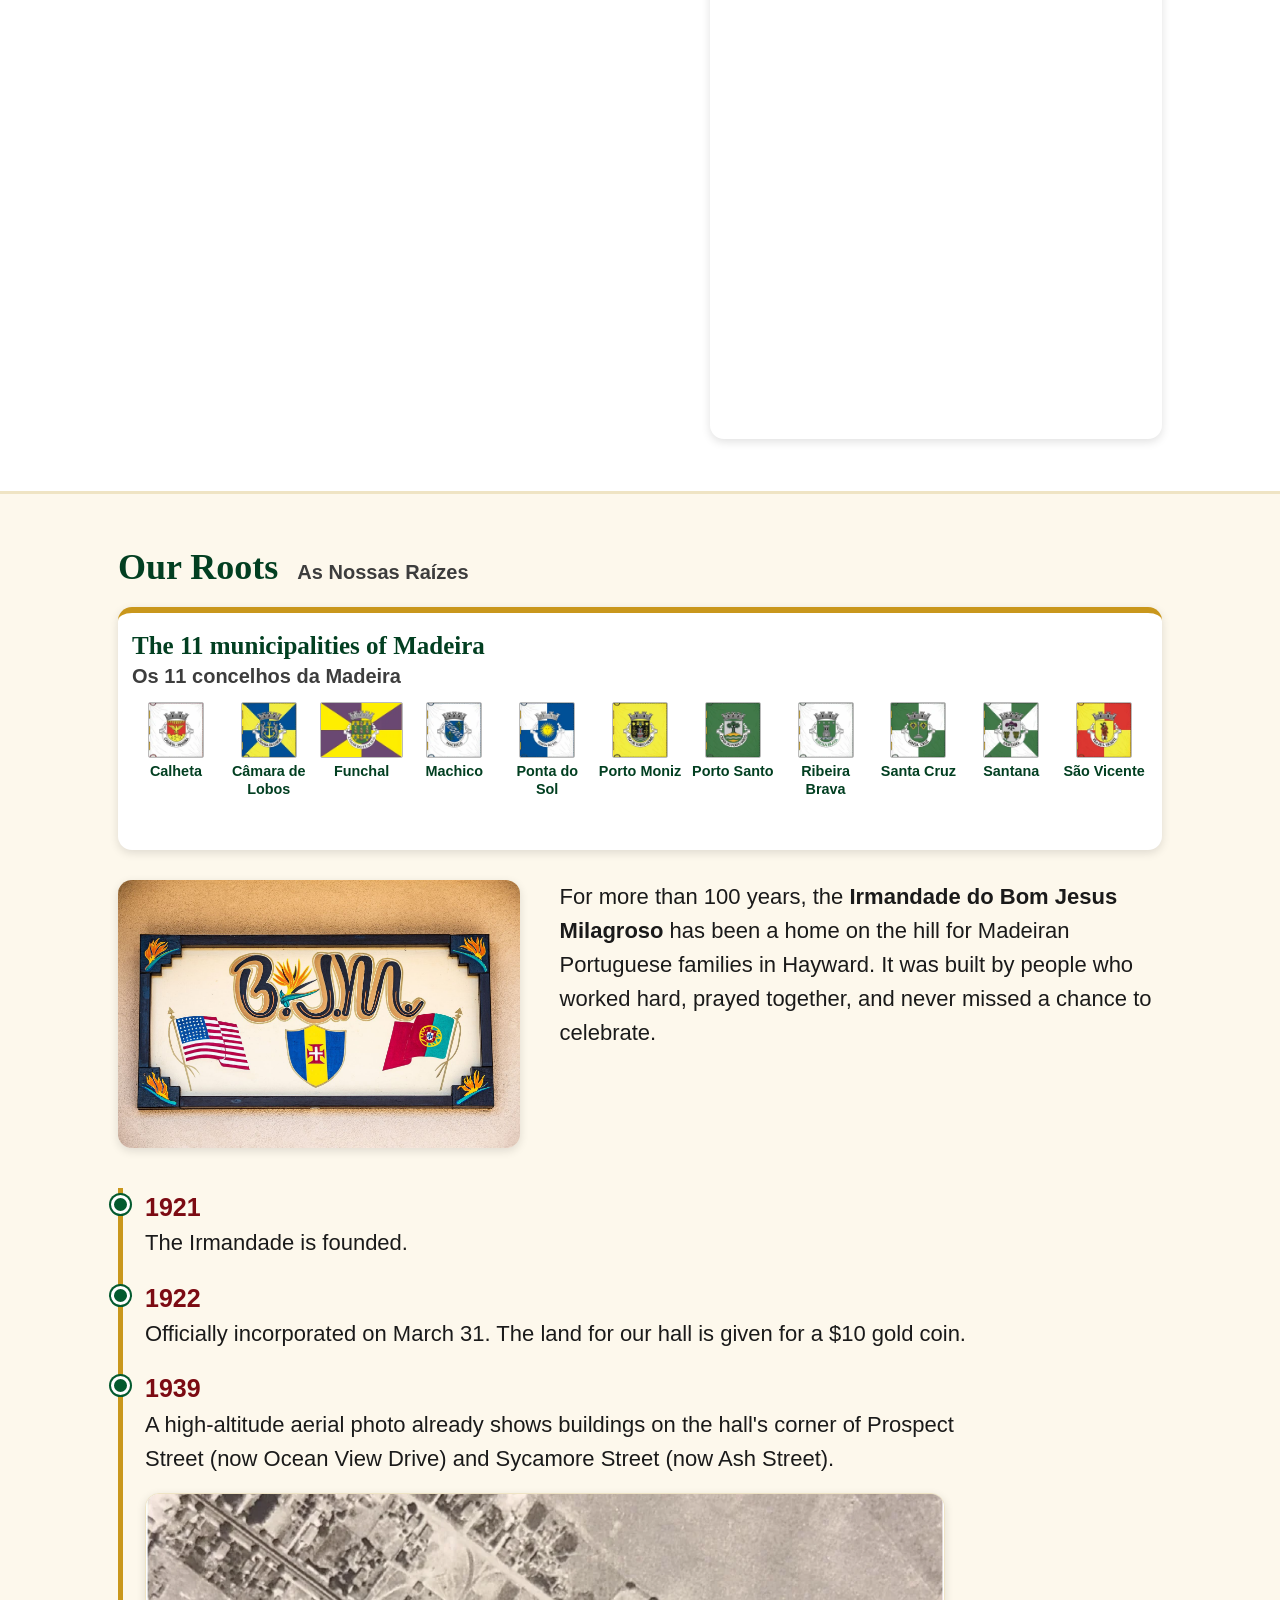
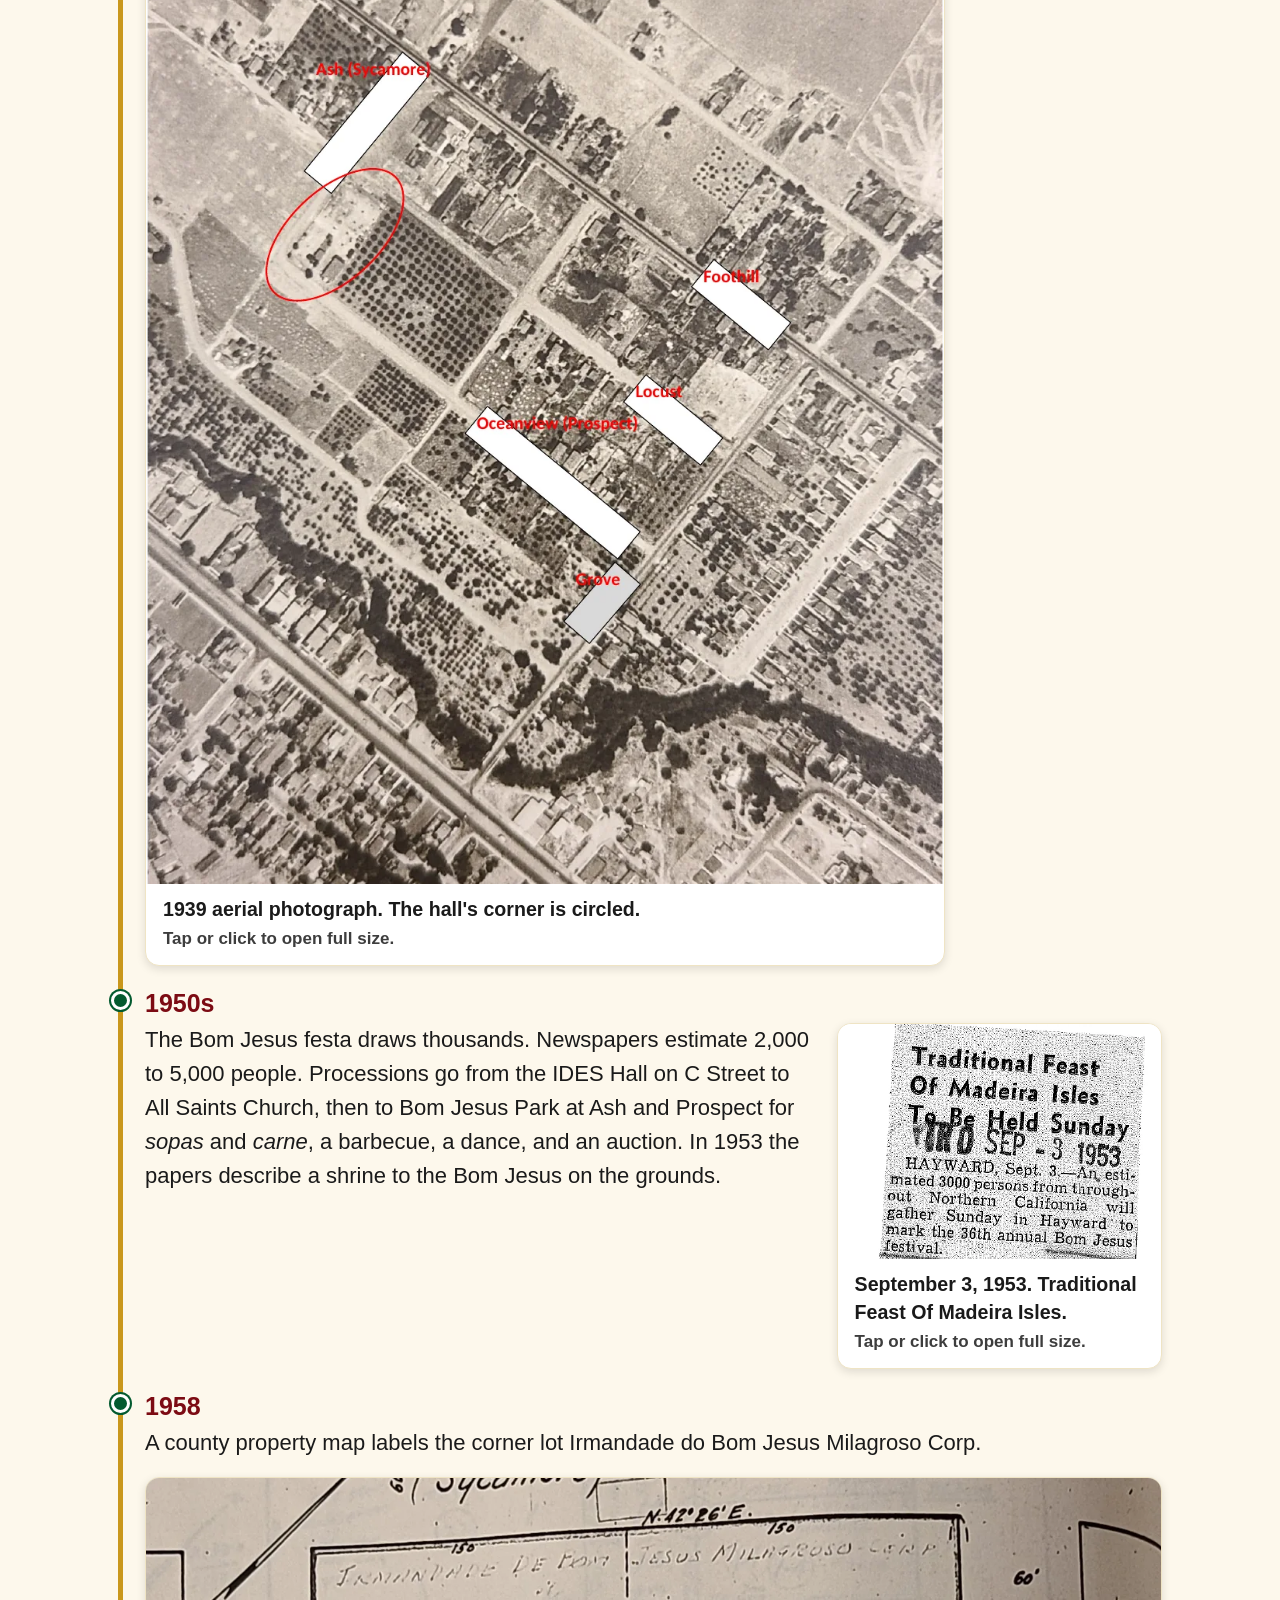
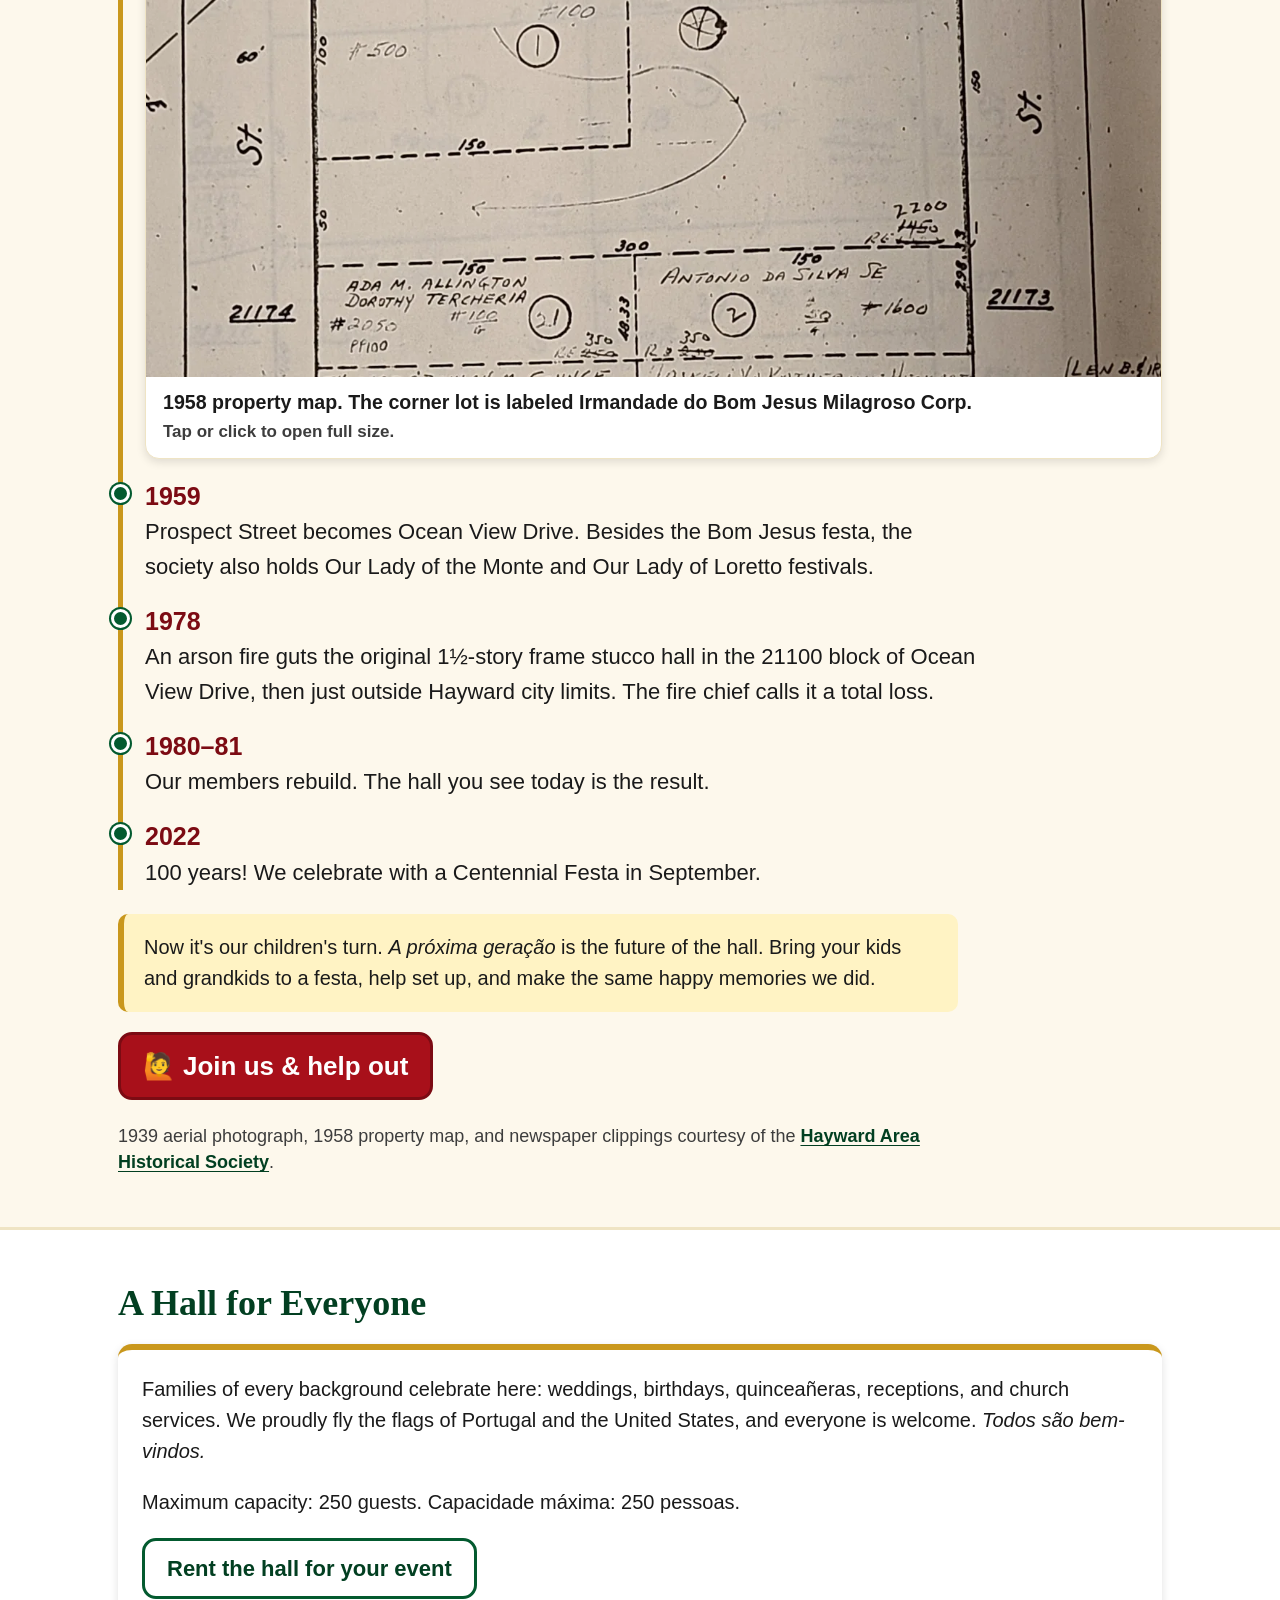
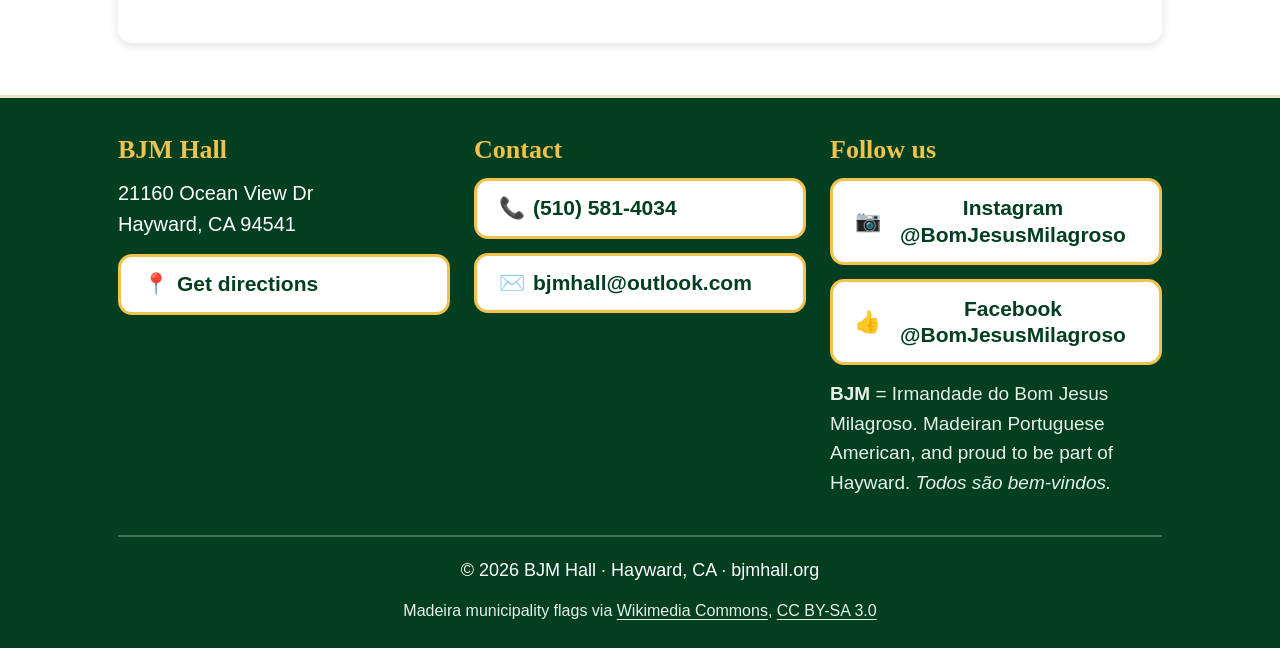
==== commit 7a341729: "Add archival photos and mid-century years to Our Roots. Show the 1939 aerial, 1958 property map, and" ====
--- a/index.html
+++ b/index.html
@@ -267,15 +267,54 @@
         <img class="roots-img" src="images/hall-19-bjm-sign.jpg" alt="The BJM sign with the flags of the United States, Madeira, and Portugal" loading="lazy" width="800" height="533">
         <div class="roots-text">
           <p>For more than 100 years, the <strong lang="pt">Irmandade do Bom Jesus Milagroso</strong> has been a home on the hill for Madeiran Portuguese families in Hayward. It was built by people who worked hard, prayed together, and never missed a chance to celebrate.</p>
+        </div>
+        <div class="roots-history">
           <ol class="timeline">
-            <li><span class="tl-year">1921</span> The Irmandade is founded.</li>
-            <li><span class="tl-year">1922</span> Officially incorporated on March 31. The land for our hall is given for a $10 gold coin.</li>
-            <li><span class="tl-year">1978</span> A fire destroys the original hall.</li>
-            <li><span class="tl-year">1980–81</span> Our members rebuild. The hall you see today is the result.</li>
-            <li><span class="tl-year">2022</span> 100 years! We celebrate with a Centennial Festa in September.</li>
+            <li><span class="tl-year">1921</span> <p class="tl-prose">The Irmandade is founded.</p></li>
+            <li><span class="tl-year">1922</span> <p class="tl-prose">Officially incorporated on March 31. The land for our hall is given for a $10 gold coin.</p></li>
+            <li>
+              <span class="tl-year">1939</span>
+              <p class="tl-prose">A high-altitude aerial photo already shows buildings on the hall's corner of Prospect Street (now Ocean View Drive) and Sycamore Street (now Ash Street).</p>
+              <figure class="history-figure history-lead">
+                <a href="images/history/1939-aerial-hall-site.webp">
+                  <img src="images/history/1939-aerial-hall-site.webp" width="1028" height="1275" alt="1939 aerial photograph. A red circle marks buildings at the corner labeled Ash (Sycamore). The road below is labeled Ocean View (Prospect). Other red labels mark Foothill, Locust, and Grove." loading="lazy" decoding="async">
+                  <span class="visually-hidden">Opens full size.</span>
+                </a>
+                <figcaption>1939 aerial photograph. The hall's corner is circled. <span class="history-zoom">Tap or click to open full size.</span></figcaption>
+              </figure>
+            </li>
+            <li>
+              <span class="tl-year">1950s</span>
+              <div class="tl-split">
+                <p class="tl-prose">The Bom Jesus festa draws thousands. Newspapers estimate 2,000 to 5,000 people. Processions go from the IDES Hall on C Street to All Saints Church, then to Bom Jesus Park at Ash and Prospect for <em lang="pt">sopas</em> and <em lang="pt">carne</em>, a barbecue, a dance, and an auction. In 1953 the papers describe a shrine to the Bom Jesus on the grounds.</p>
+                <figure class="history-figure history-clip">
+                  <a href="images/history/1953-09-03-feast-of-madeira.webp">
+                    <img src="images/history/1953-09-03-feast-of-madeira.webp" width="484" height="352" alt="Newspaper clipping dated September 3, 1953, headlined Traditional Feast Of Madeira Isles To Be Held Sunday. The opening lines say an estimated 3,000 people will gather in Hayward for the 36th annual Bom Jesus festival." loading="lazy" decoding="async">
+                    <span class="visually-hidden">Opens full size.</span>
+                  </a>
+                  <figcaption>September 3, 1953. Traditional Feast Of Madeira Isles. <span class="history-zoom">Tap or click to open full size.</span></figcaption>
+                </figure>
+              </div>
+            </li>
+            <li>
+              <span class="tl-year">1958</span>
+              <p class="tl-prose">A county property map labels the corner lot <span lang="pt">Irmandade do Bom Jesus Milagroso&nbsp;Corp.</span></p>
+              <figure class="history-figure history-map">
+                <a href="images/history/1958-plat-hall-lot.webp">
+                  <img src="images/history/1958-plat-hall-lot.webp" width="1400" height="688" alt="1958 county property map close-up. The corner lot is lettered Irmandade do Bom Jesus Milagroso Corp., with Sycamore along the top." loading="lazy" decoding="async">
+                  <span class="visually-hidden">Opens full size.</span>
+                </a>
+                <figcaption>1958 property map. The corner lot is labeled <span lang="pt">Irmandade do Bom Jesus Milagroso Corp.</span> <span class="history-zoom">Tap or click to open full size.</span></figcaption>
+              </figure>
+            </li>
+            <li><span class="tl-year">1959</span> <p class="tl-prose">Prospect Street becomes Ocean View Drive. Besides the Bom Jesus festa, the society also holds Our Lady of the Monte and Our Lady of Loretto festivals.</p></li>
+            <li><span class="tl-year">1978</span> <p class="tl-prose">An arson fire guts the original 1½-story frame stucco hall in the 21100 block of Ocean View Drive, then just outside Hayward city limits. The fire chief calls it a total loss.</p></li>
+            <li><span class="tl-year">1980–81</span> <p class="tl-prose">Our members rebuild. The hall you see today is the result.</p></li>
+            <li><span class="tl-year">2022</span> <p class="tl-prose">100 years! We celebrate with a Centennial Festa in September.</p></li>
           </ol>
           <p class="roots-invite">Now it's our children's turn. <em lang="pt">A próxima geração</em> is the future of the hall. Bring your kids and grandkids to a festa, help set up, and make the same happy memories we did.</p>
           <a class="btn btn-primary btn-huge" href="join/"><span aria-hidden="true">🙋</span> Join us &amp; help out</a>
+          <p class="history-credit">1939 aerial photograph, 1958 property map, and newspaper clippings courtesy of the <a href="https://www.haywardareahistory.org/" target="_blank" rel="noopener">Hayward Area Historical Society</a>.</p>
         </div>
       </div>
     </div>
--- a/css/style.css
+++ b/css/style.css
@@ -121,7 +121,22 @@
 .timeline li{position:relative;padding-left:1.1rem;font-size:1.1rem}
 .timeline li::before{content:"";position:absolute;left:-12px;top:.35rem;width:19px;height:19px;border-radius:50%;background:var(--green);border:3px solid #fff;box-shadow:0 0 0 2px var(--green)}
 .tl-year{display:block;font-weight:800;font-size:1.25rem;color:var(--red-dark)}
-.roots-invite{background:#FFF3C4;border-left:6px solid var(--gold);border-radius:10px;padding:.9rem 1rem}
+.tl-prose{margin:0;max-width:42rem}
+.tl-split{display:grid;gap:.85rem}
+.roots-invite{background:#FFF3C4;border-left:6px solid var(--gold);border-radius:10px;padding:.9rem 1rem;max-width:42rem}
+.roots-history > .btn{max-width:42rem}
+
+/* Archival photographs in Our Roots. The picture opens at full size. */
+.history-figure{margin:.85rem 0 0;max-width:100%;background:#fff;border:1px solid #efe4c4;border-radius:var(--radius);box-shadow:var(--shadow);overflow:hidden}
+.history-figure a{display:block;color:inherit;text-decoration:none}
+.history-figure img{width:100%;height:auto;background:#f3eee0}
+.history-lead{max-width:40rem}
+.history-clip{max-width:16.5rem}
+.history-figure figcaption{padding:.6rem .85rem .7rem;font-weight:700;font-size:.98rem;line-height:1.4}
+.history-figure figcaption [lang="pt"]{font-weight:600}
+.history-zoom{display:block;margin-top:.2rem;font-weight:600;font-size:.85rem;color:var(--muted)}
+.history-credit{margin:1.15rem 0 0;max-width:42rem;font-size:.9rem;line-height:1.45;color:var(--muted)}
+.history-credit a{color:var(--green-dark);font-weight:700}
 
 /* Madeira's 11 municipalities, at the top of Our Roots. No motion. */
 .muni-flags{position:relative;margin:0 0 1.5rem;padding:.8rem .45rem 3.6rem;background:#fff;border-radius:var(--radius);border-top:6px solid var(--gold);box-shadow:var(--shadow)}
@@ -321,6 +336,10 @@
   .event-date .day-range{font-size:1.5rem}
   .event-actions{display:flex;flex-wrap:wrap;gap:1rem}
   .roots{grid-template-columns:2fr 3fr;align-items:start;gap:2rem}
+  .roots-history{grid-column:1 / -1}
+  .tl-split{grid-template-columns:minmax(0,42rem) min(16.5rem,32%);gap:0 1.1rem;align-items:start}
+  .tl-split .tl-prose{max-width:none}
+  .tl-split .history-clip{max-width:none;margin-top:0}
   .muni-flags{padding:.9rem .7rem 2.6rem}
   .muni-flag-list{gap:.8rem .4rem}
   .muni-flag-list li{flex-basis:calc(16.666% - .45rem);max-width:none}
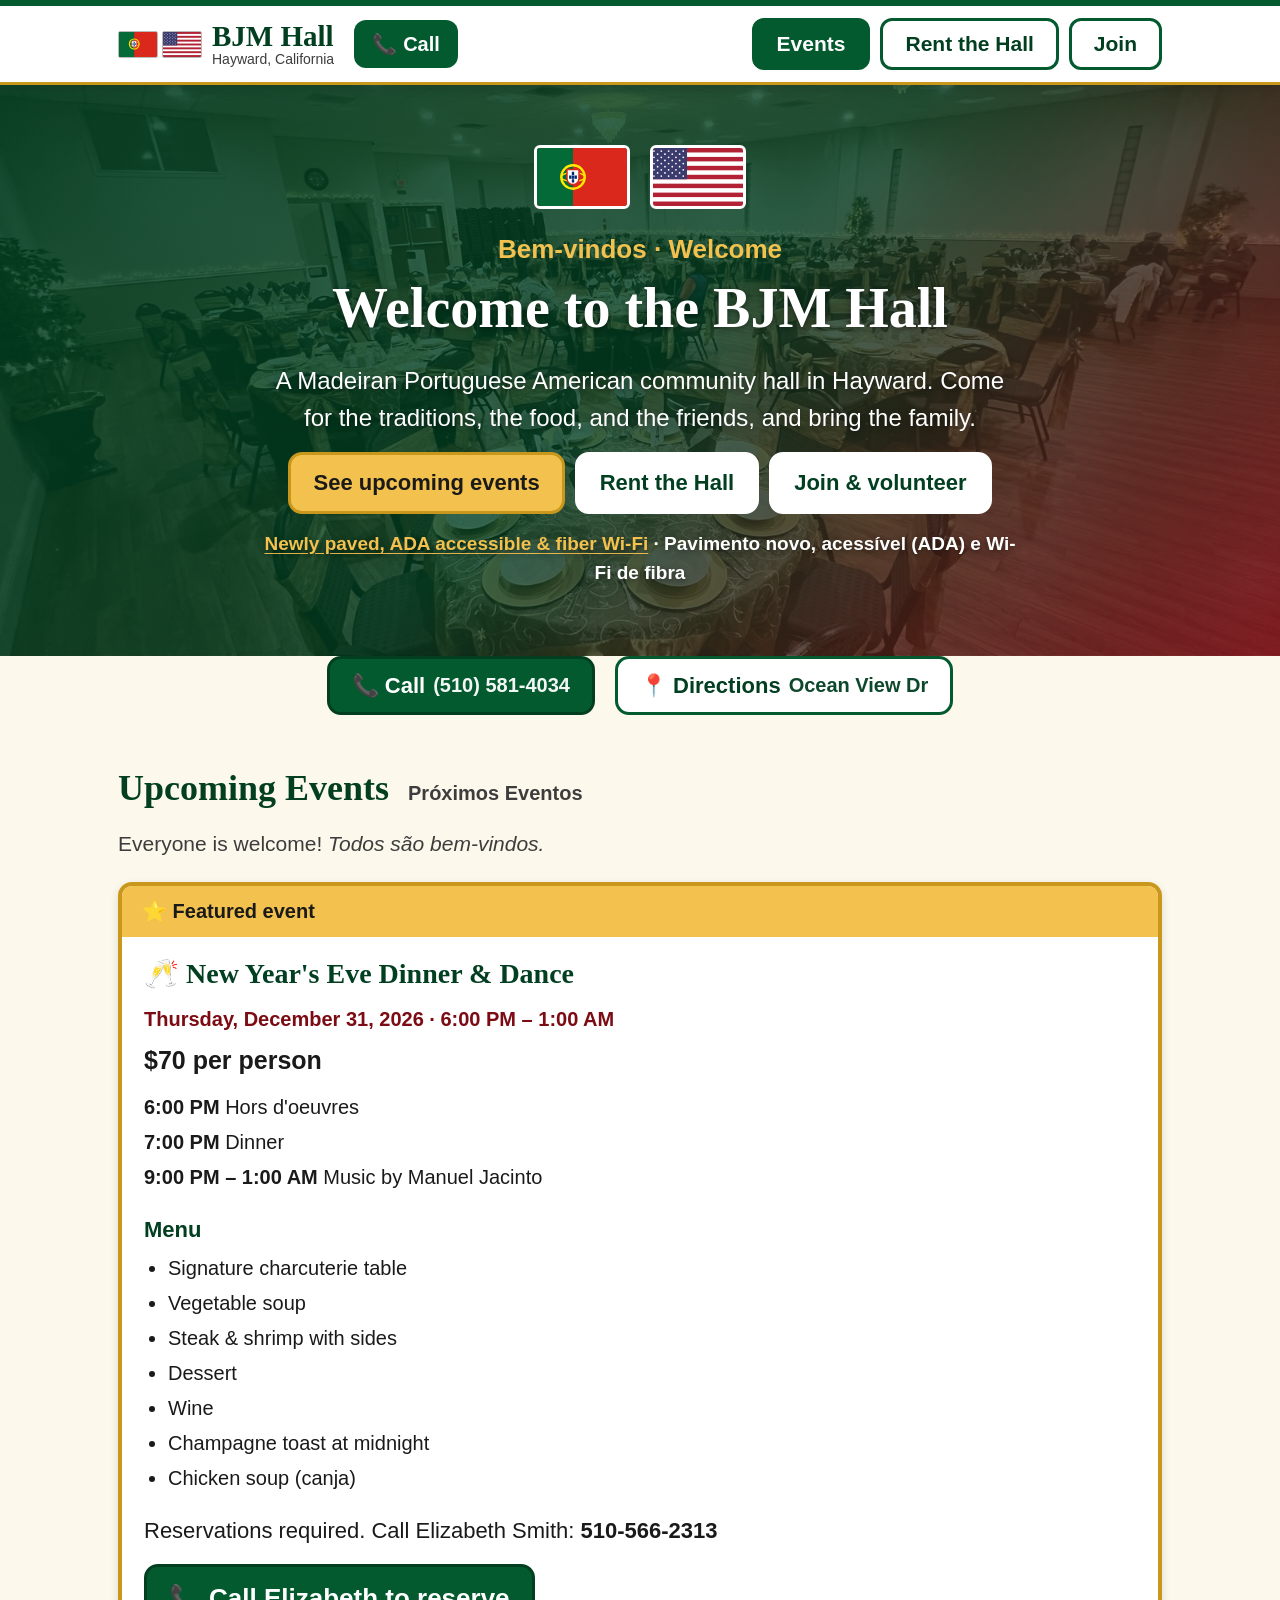
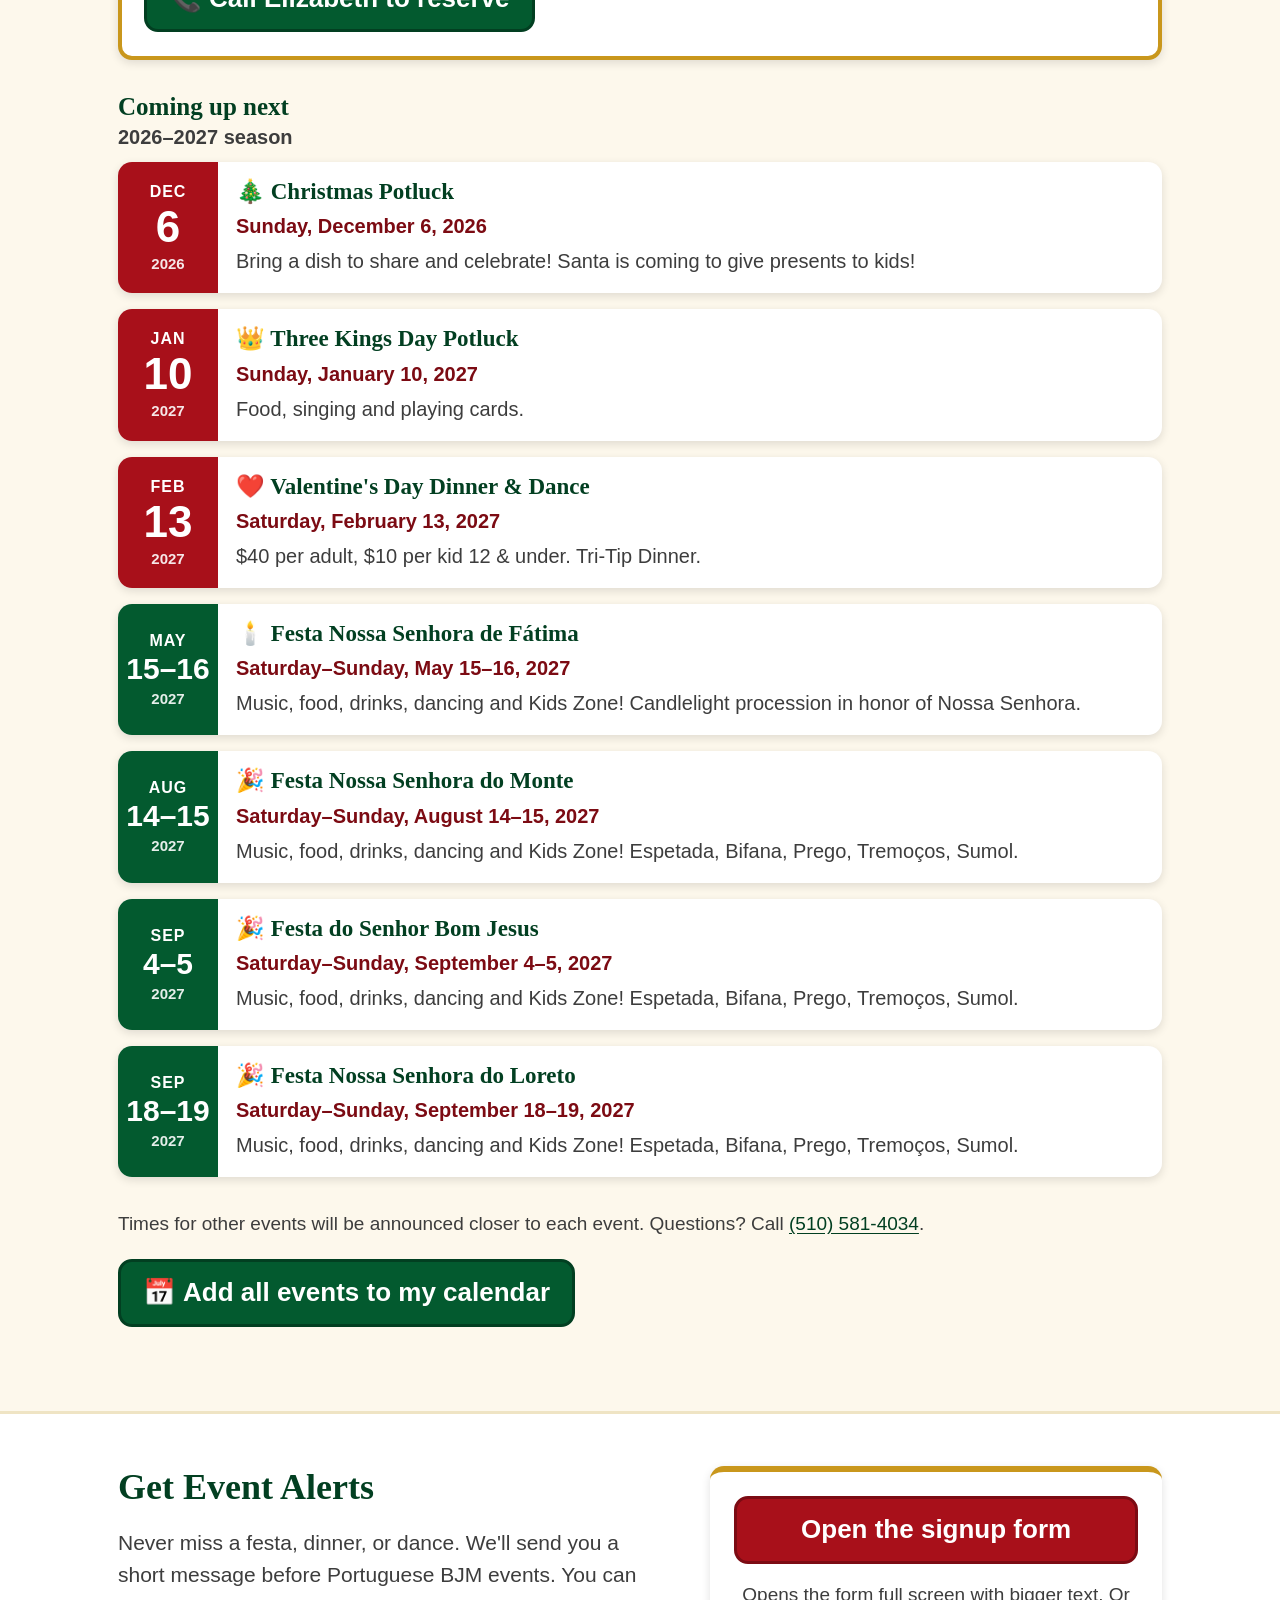
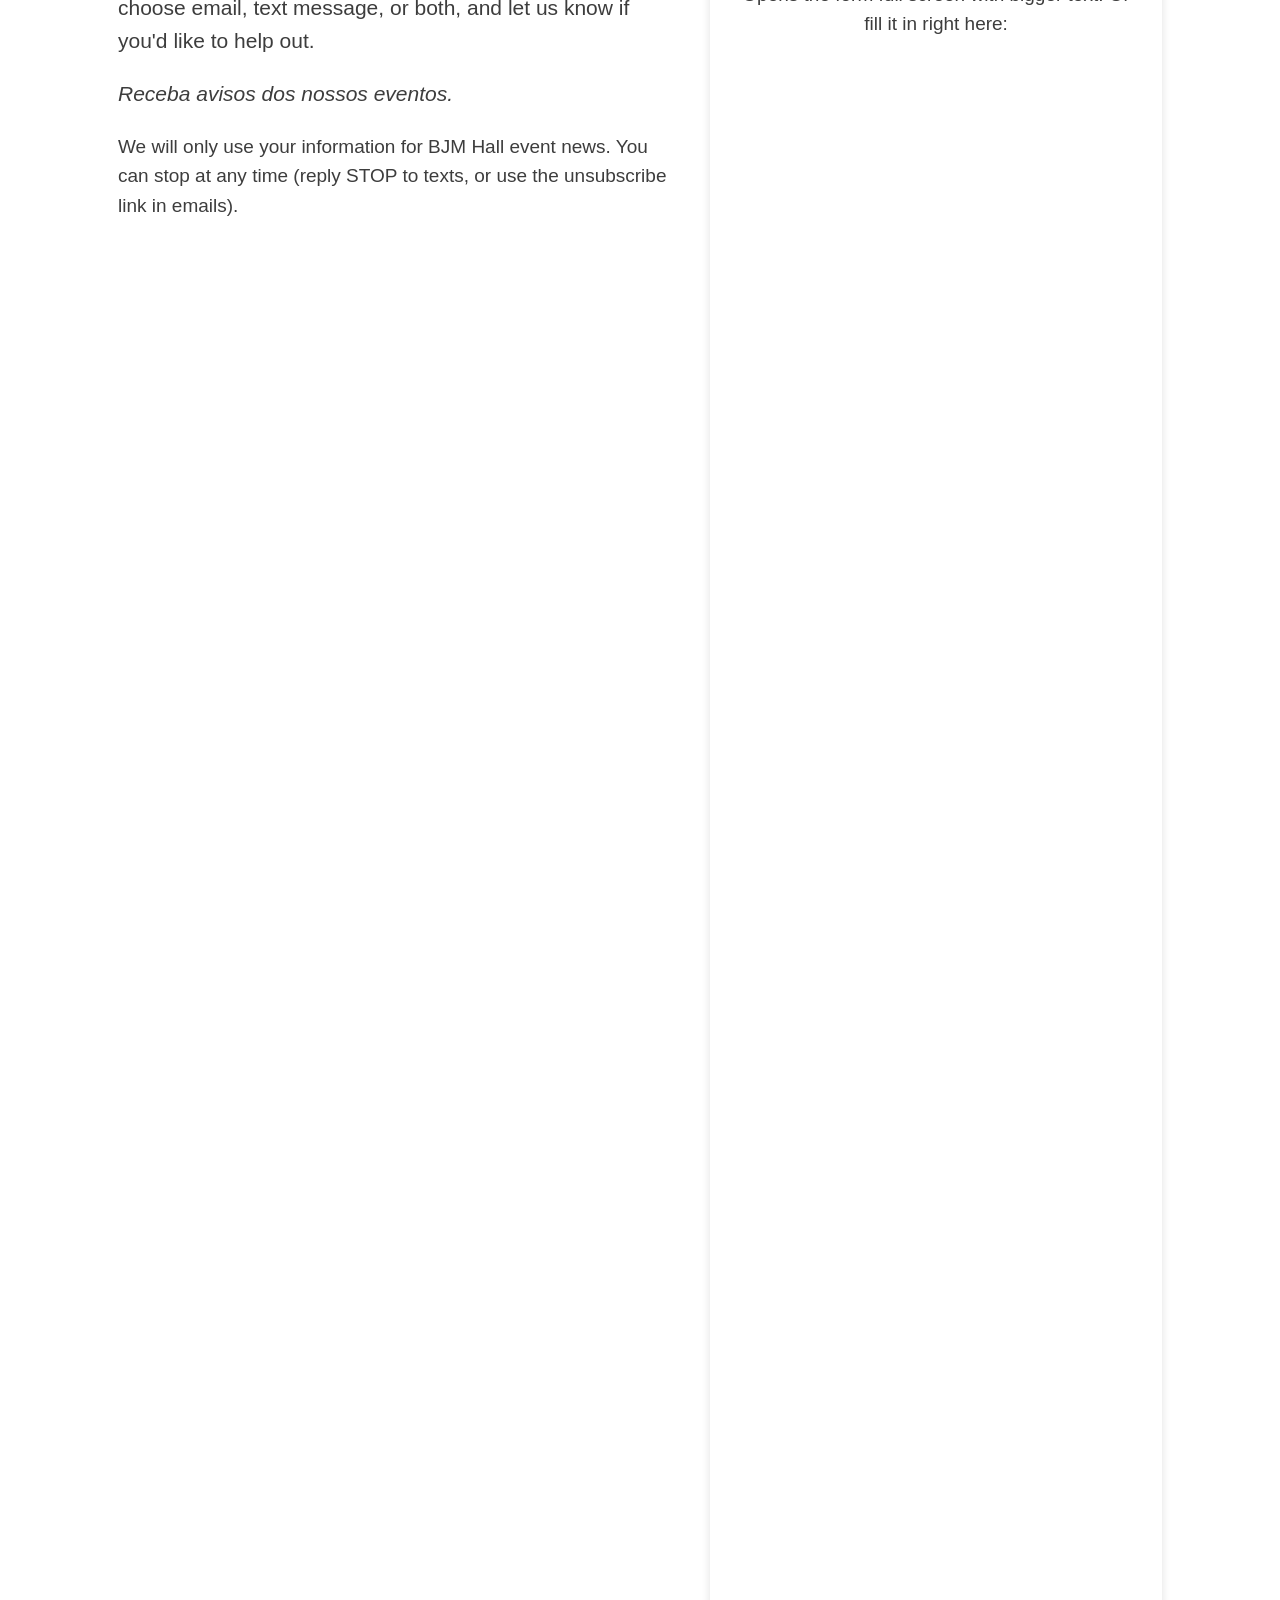
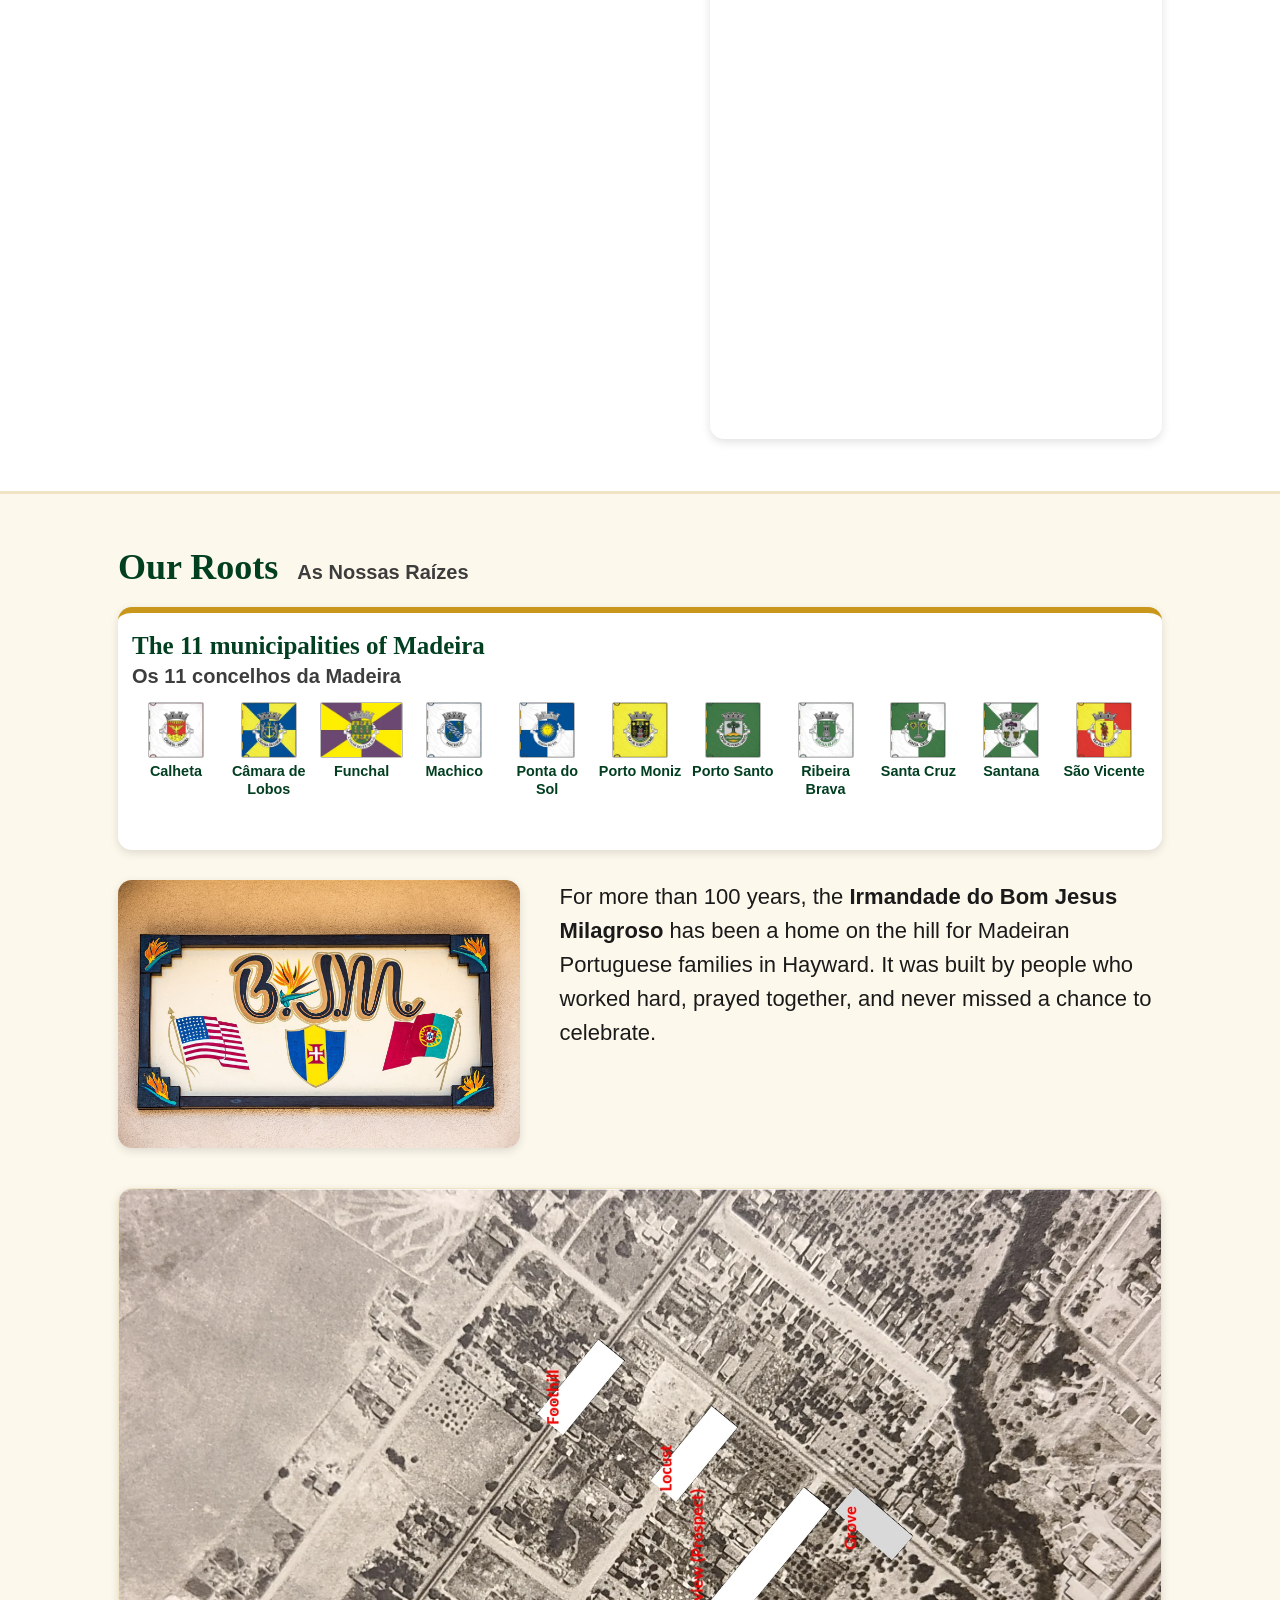
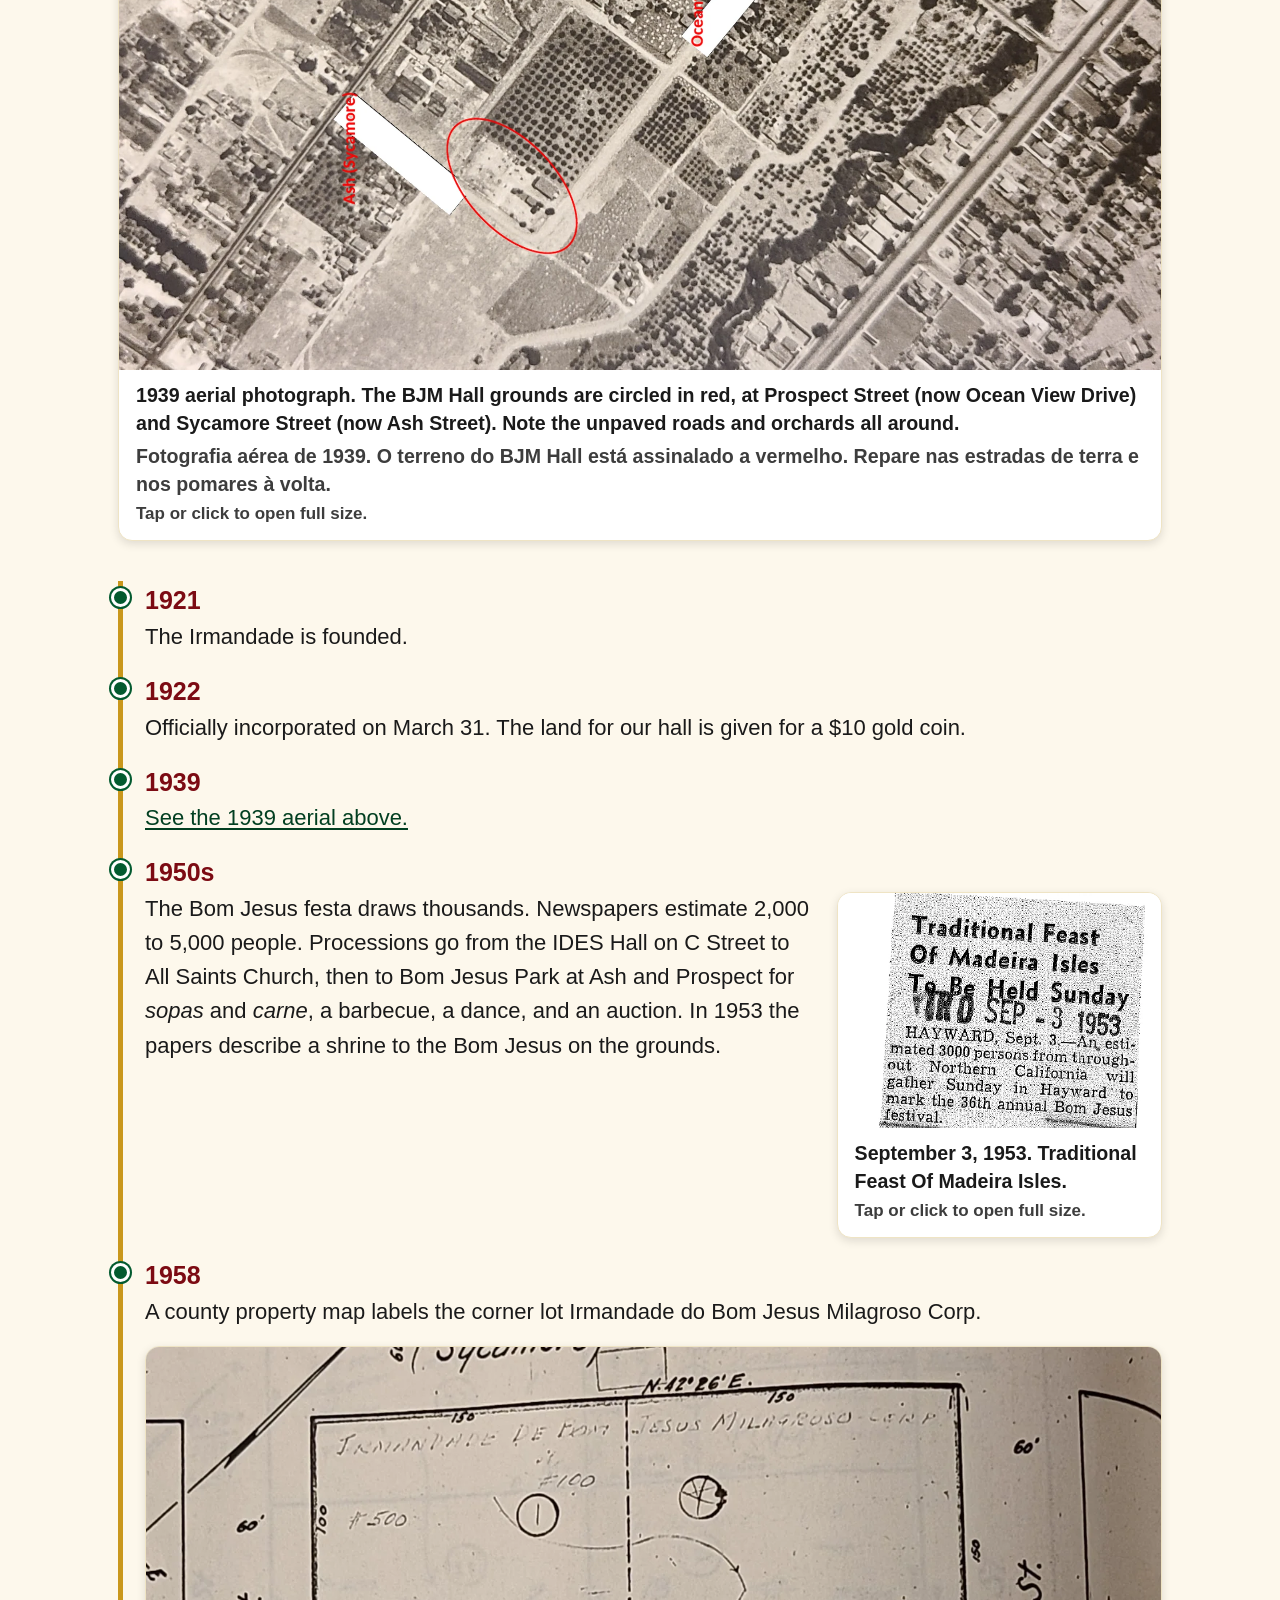
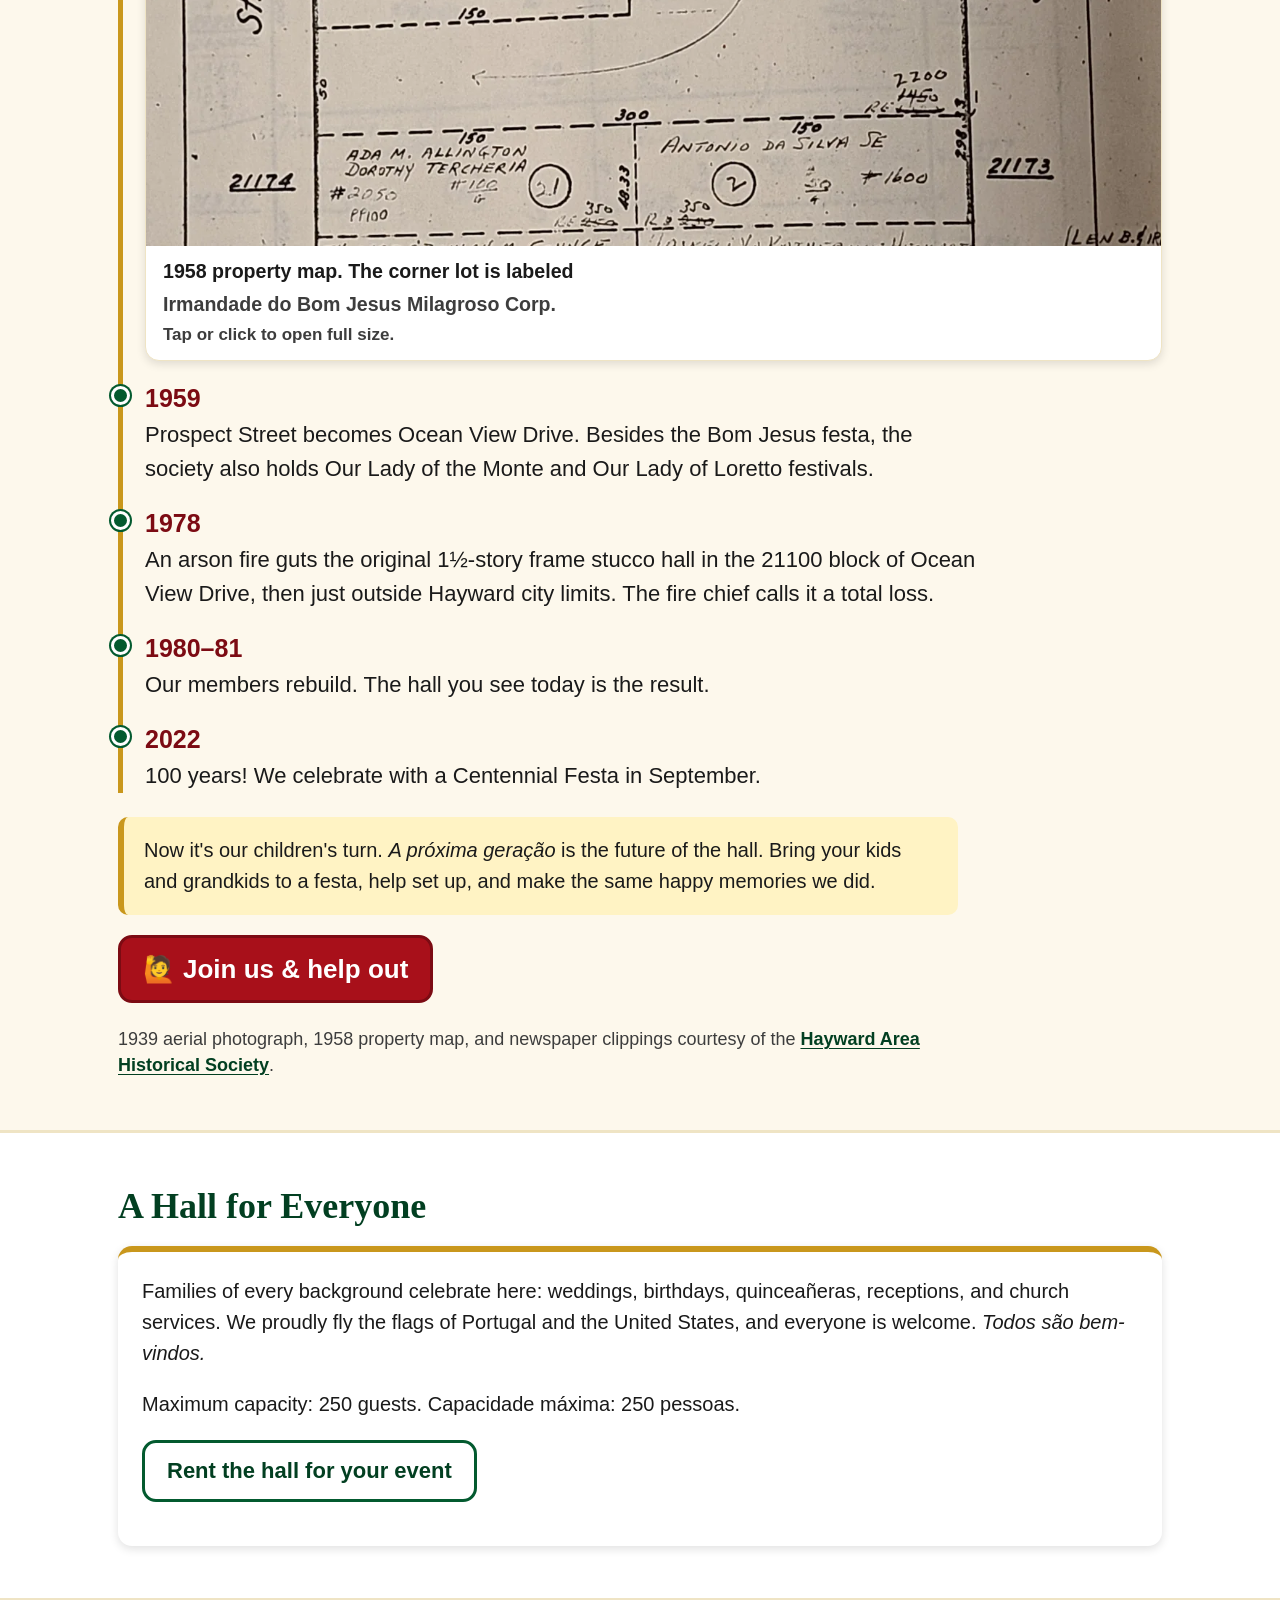
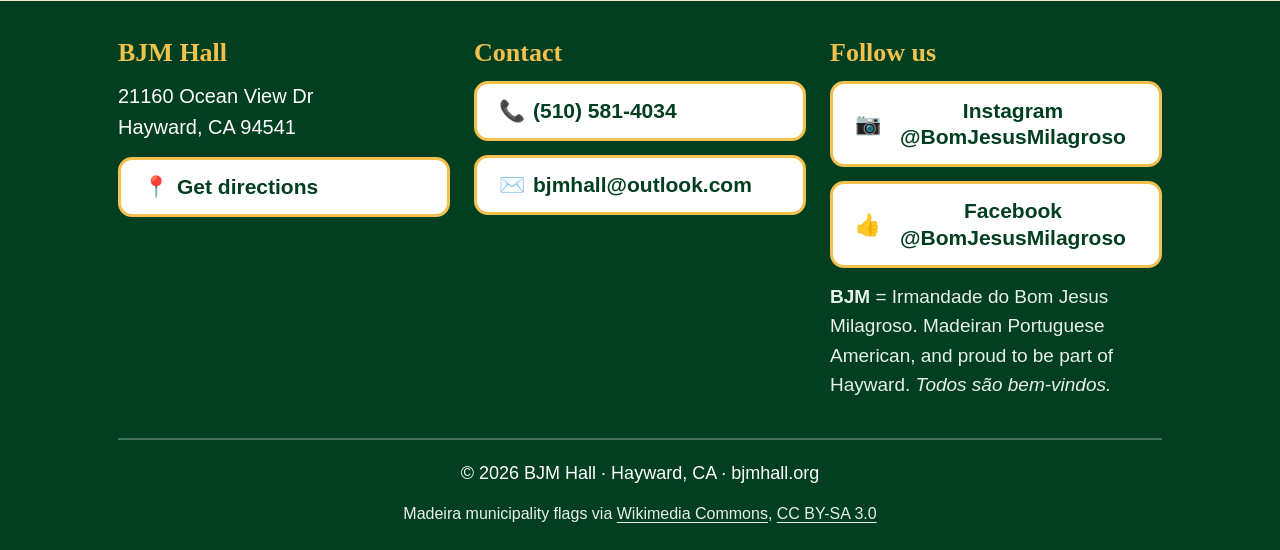
==== commit 7f071e39: "Feature the 1939 aerial across the top of Our Roots. Place the sharper photo key at full content wid" ====
--- a/index.html
+++ b/index.html
@@ -268,21 +268,18 @@
         <div class="roots-text">
           <p>For more than 100 years, the <strong lang="pt">Irmandade do Bom Jesus Milagroso</strong> has been a home on the hill for Madeiran Portuguese families in Hayward. It was built by people who worked hard, prayed together, and never missed a chance to celebrate.</p>
         </div>
+        <figure class="history-figure history-lead" id="aerial-1939">
+          <a href="images/history/1939-aerial-hall-site.webp">
+            <img src="images/history/1939-aerial-hall-site.webp" srcset="images/history/1939-aerial-hall-site-1000.webp 1000w, images/history/1939-aerial-hall-site.webp 2002w" sizes="(min-width: 768px) 1056px, 100vw" width="2002" height="1502" alt="1939 aerial photograph. The BJM Hall grounds are circled in red at Prospect Street, now Ocean View Drive, and Sycamore Street, now Ash Street. Red labels mark Ash (Sycamore), Foothill, Locust, Ocean View (Prospect), and Grove. Unpaved roads and orchards surround the grounds." loading="lazy" decoding="async">
+            <span class="visually-hidden">Opens full size.</span>
+          </a>
+          <figcaption>1939 aerial photograph. The BJM Hall grounds are circled in red, at Prospect Street (now Ocean View Drive) and Sycamore Street (now Ash Street). Note the unpaved roads and orchards all around. <span lang="pt">Fotografia aérea de 1939. O terreno do BJM Hall está assinalado a vermelho. Repare nas estradas de terra e nos pomares à volta.</span> <span class="history-zoom">Tap or click to open full size.</span></figcaption>
+        </figure>
         <div class="roots-history">
           <ol class="timeline">
             <li><span class="tl-year">1921</span> <p class="tl-prose">The Irmandade is founded.</p></li>
             <li><span class="tl-year">1922</span> <p class="tl-prose">Officially incorporated on March 31. The land for our hall is given for a $10 gold coin.</p></li>
-            <li>
-              <span class="tl-year">1939</span>
-              <p class="tl-prose">A high-altitude aerial photo already shows buildings on the hall's corner of Prospect Street (now Ocean View Drive) and Sycamore Street (now Ash Street).</p>
-              <figure class="history-figure history-lead">
-                <a href="images/history/1939-aerial-hall-site.webp">
-                  <img src="images/history/1939-aerial-hall-site.webp" width="1028" height="1275" alt="1939 aerial photograph. A red circle marks buildings at the corner labeled Ash (Sycamore). The road below is labeled Ocean View (Prospect). Other red labels mark Foothill, Locust, and Grove." loading="lazy" decoding="async">
-                  <span class="visually-hidden">Opens full size.</span>
-                </a>
-                <figcaption>1939 aerial photograph. The hall's corner is circled. <span class="history-zoom">Tap or click to open full size.</span></figcaption>
-              </figure>
-            </li>
+            <li><span class="tl-year">1939</span> <p class="tl-prose"><a href="#aerial-1939">See the 1939 aerial above.</a></p></li>
             <li>
               <span class="tl-year">1950s</span>
               <div class="tl-split">
--- a/css/style.css
+++ b/css/style.css
@@ -130,10 +130,10 @@
 .history-figure{margin:.85rem 0 0;max-width:100%;background:#fff;border:1px solid #efe4c4;border-radius:var(--radius);box-shadow:var(--shadow);overflow:hidden}
 .history-figure a{display:block;color:inherit;text-decoration:none}
 .history-figure img{width:100%;height:auto;background:#f3eee0}
-.history-lead{max-width:40rem}
+.history-lead{grid-column:1 / -1;max-width:none;margin-top:0}
 .history-clip{max-width:16.5rem}
 .history-figure figcaption{padding:.6rem .85rem .7rem;font-weight:700;font-size:.98rem;line-height:1.4}
-.history-figure figcaption [lang="pt"]{font-weight:600}
+.history-figure figcaption [lang="pt"]{display:block;margin-top:.3rem;font-weight:600;color:var(--muted)}
 .history-zoom{display:block;margin-top:.2rem;font-weight:600;font-size:.85rem;color:var(--muted)}
 .history-credit{margin:1.15rem 0 0;max-width:42rem;font-size:.9rem;line-height:1.45;color:var(--muted)}
 .history-credit a{color:var(--green-dark);font-weight:700}
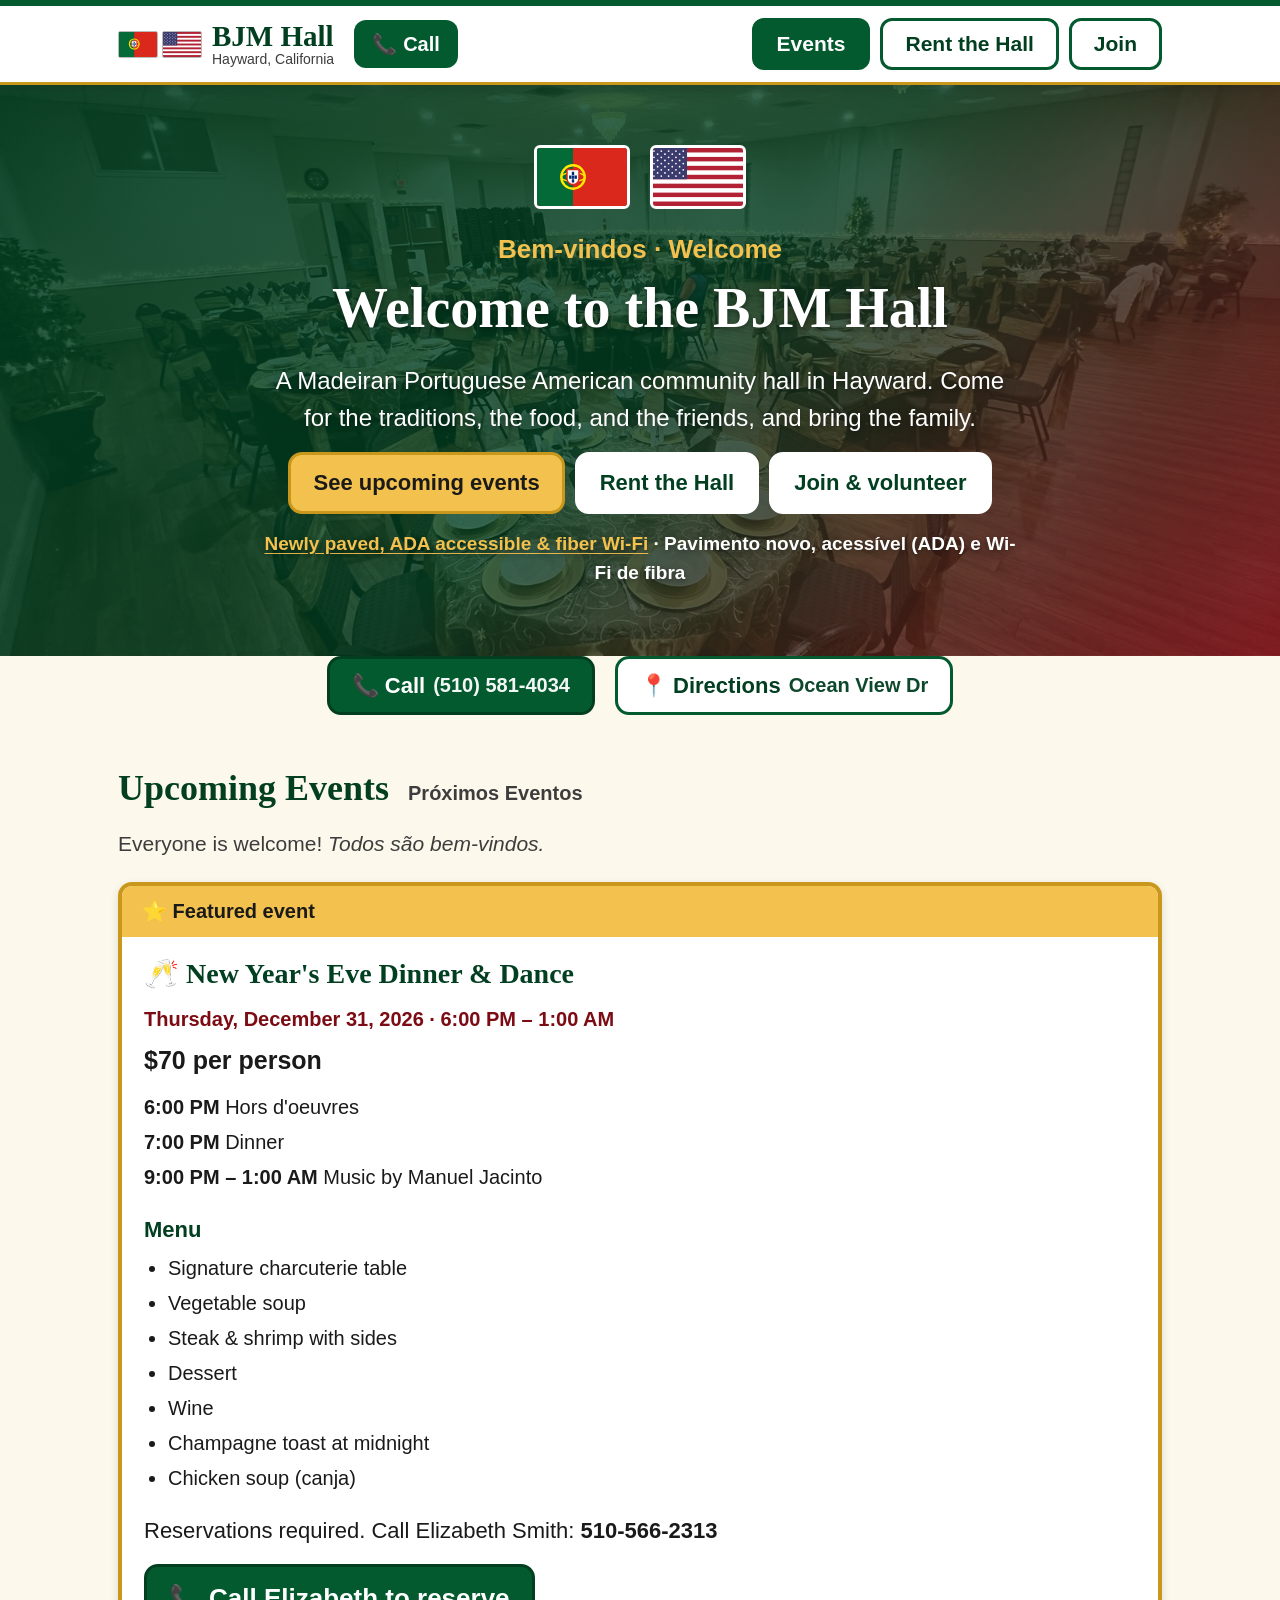
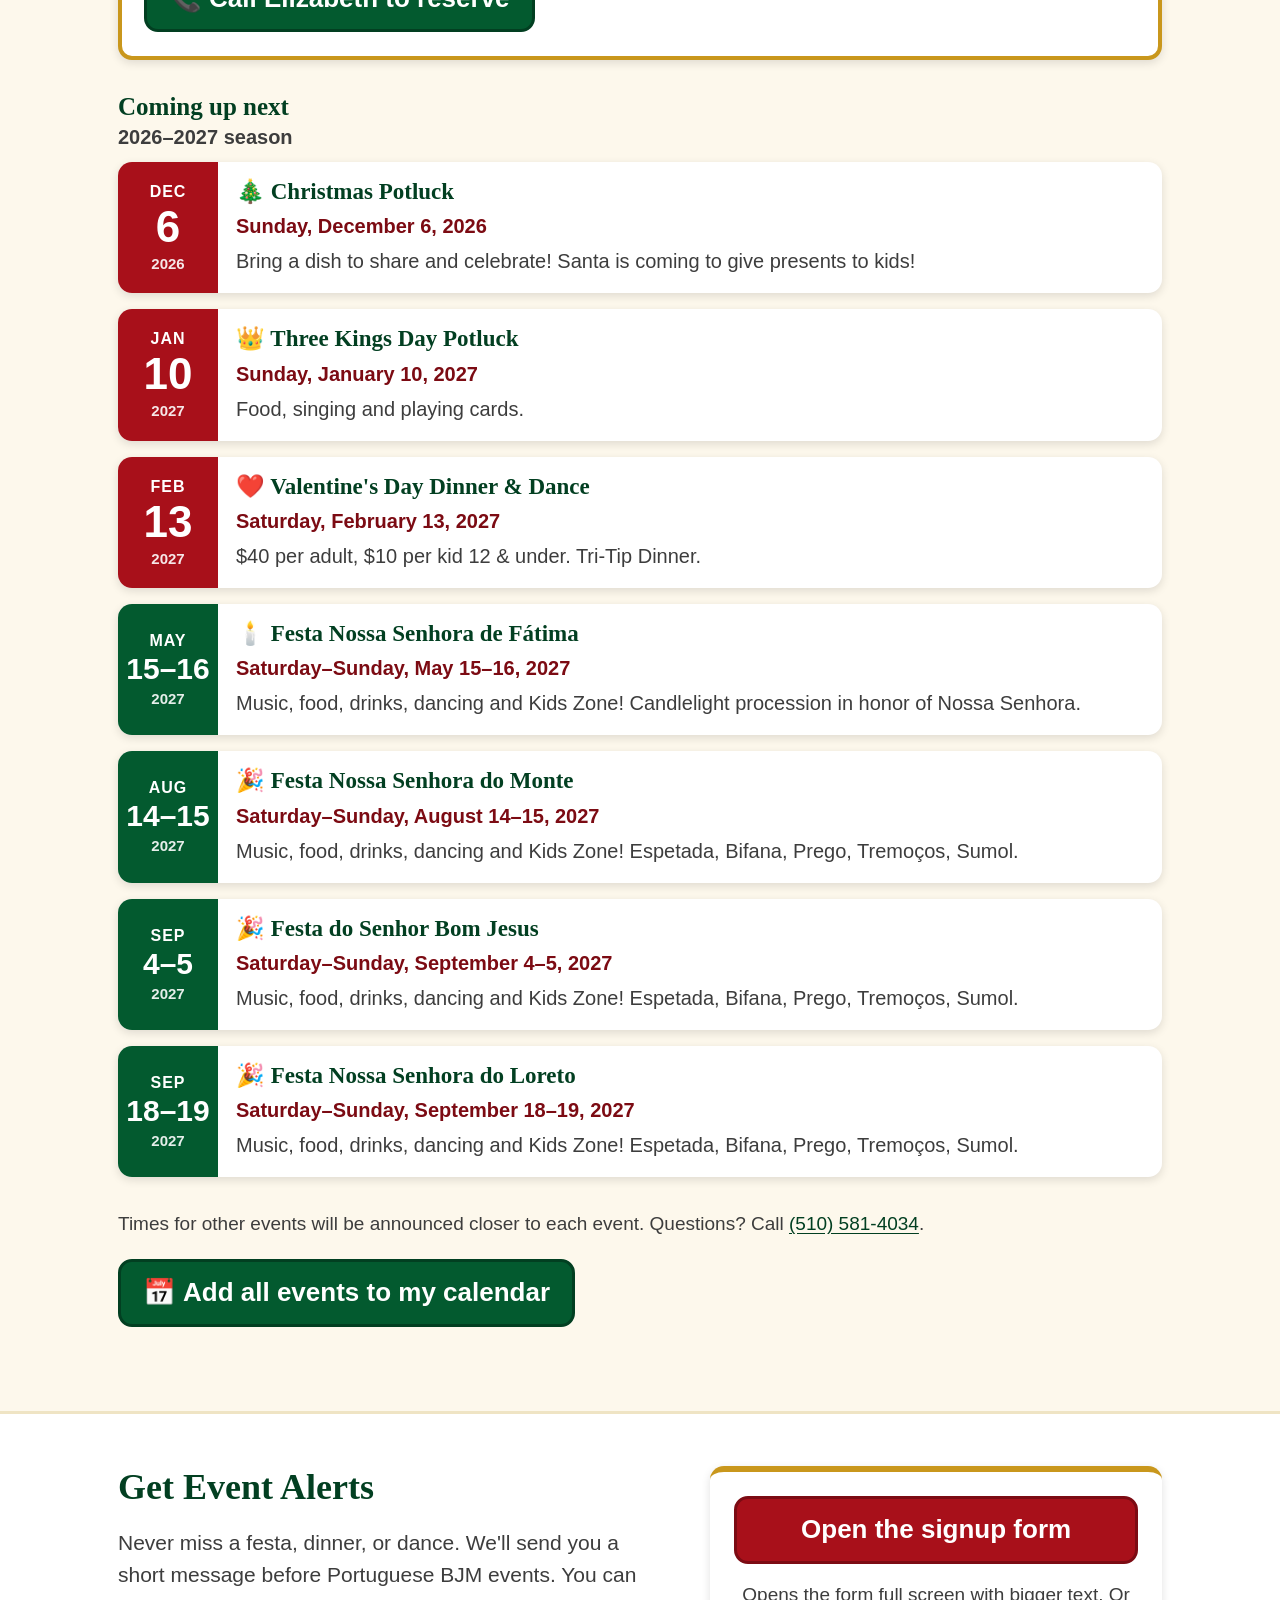
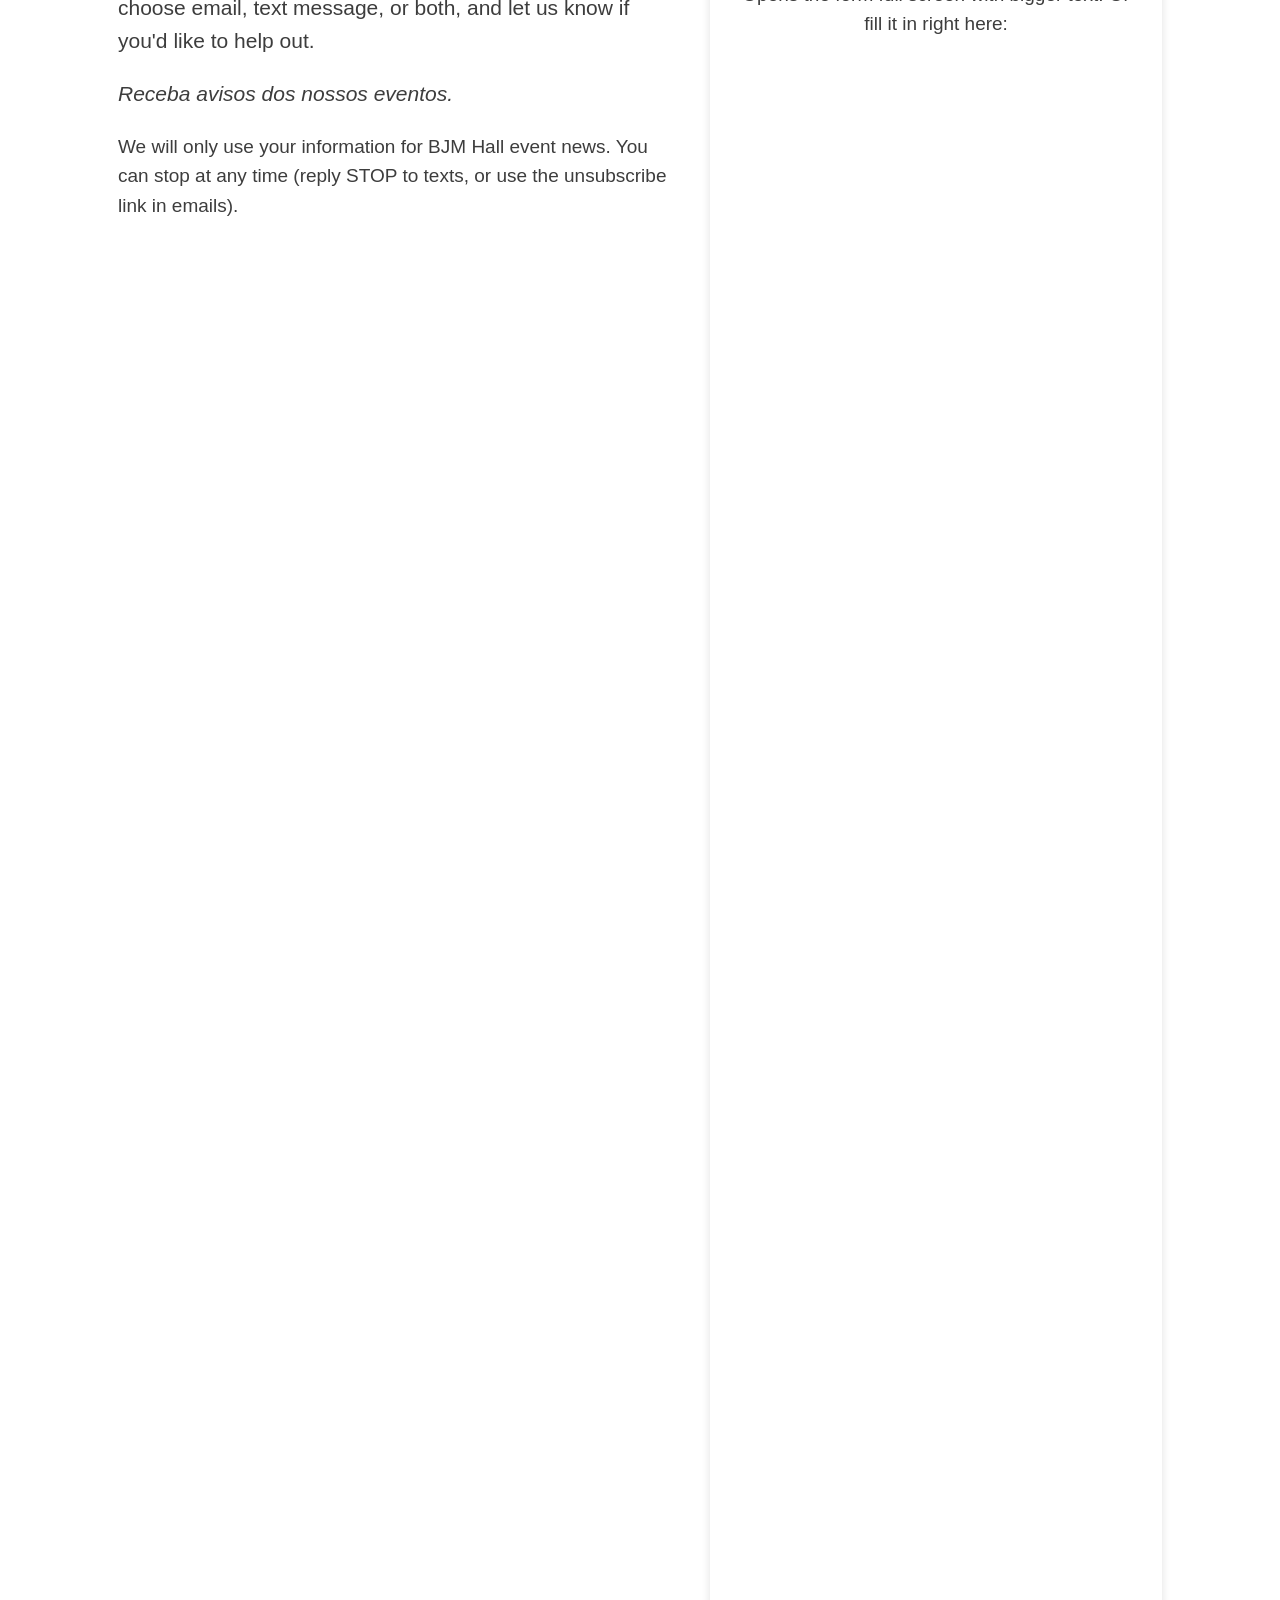
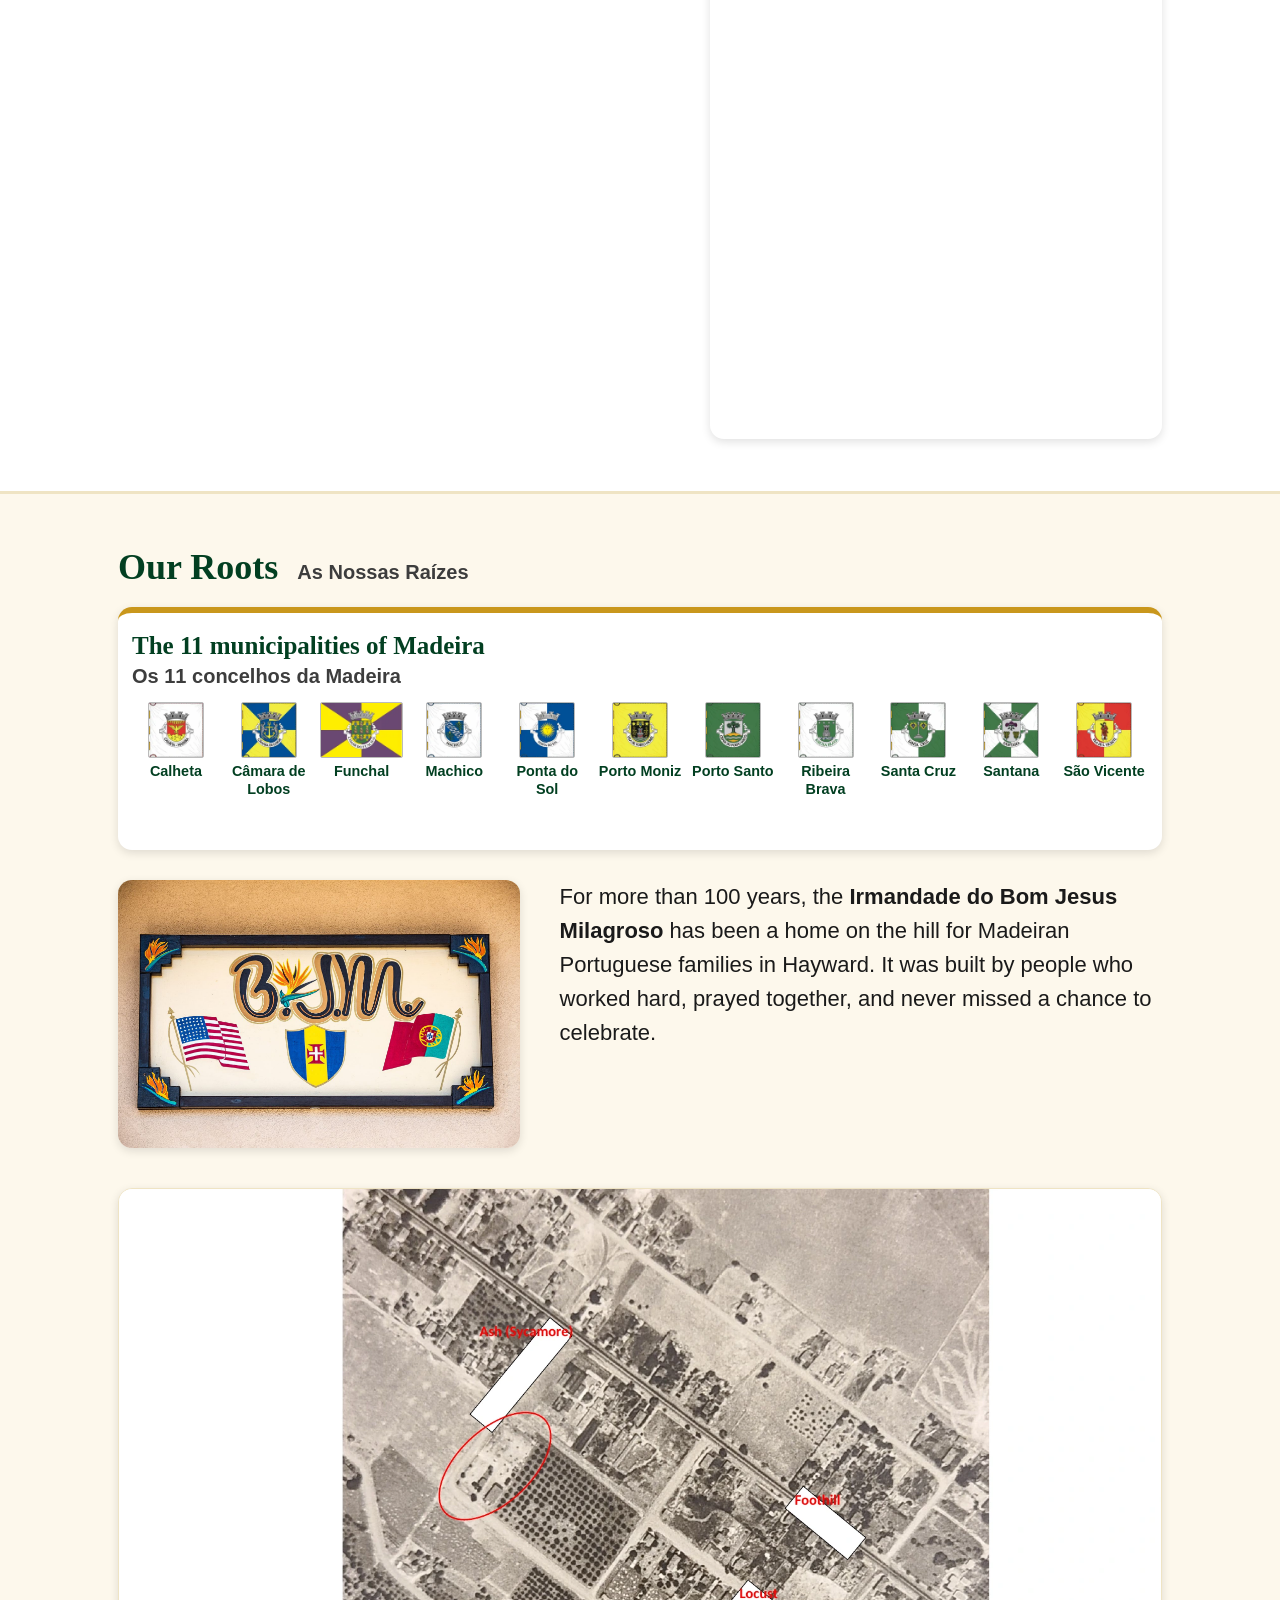
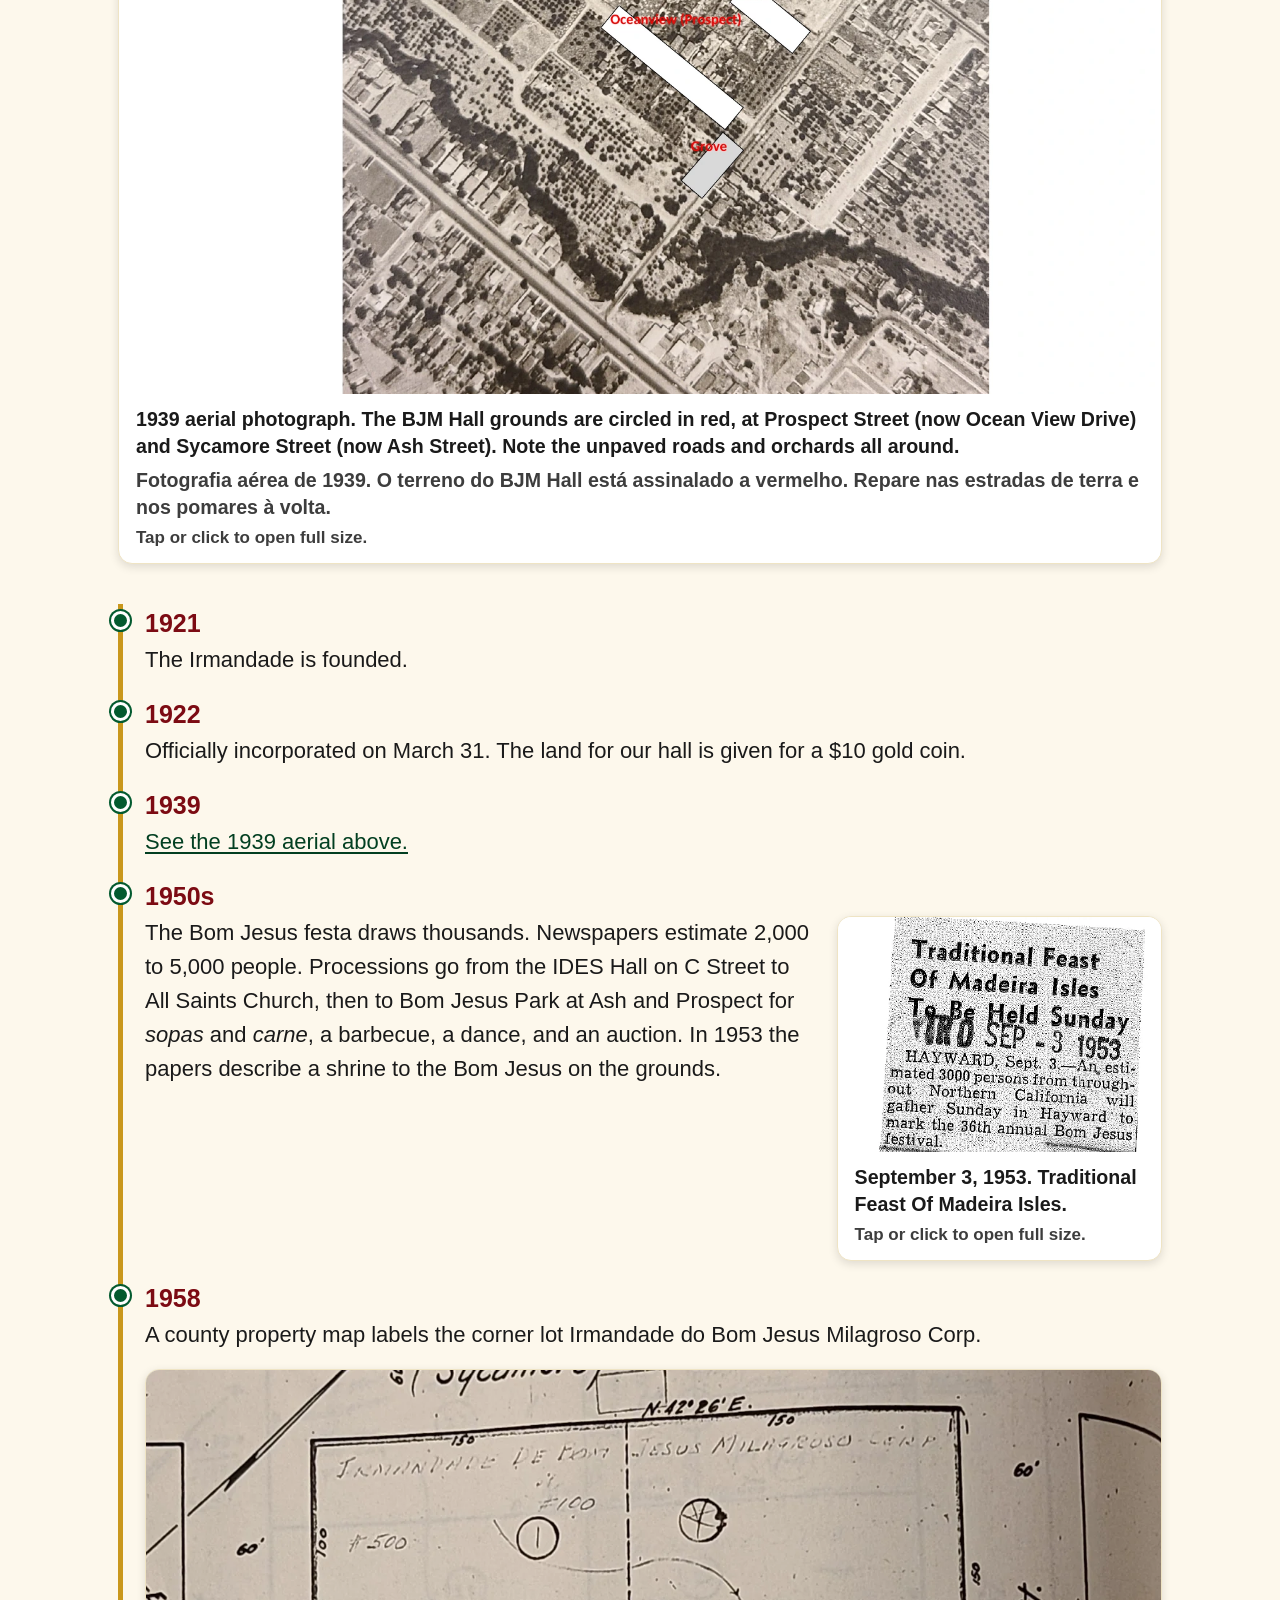
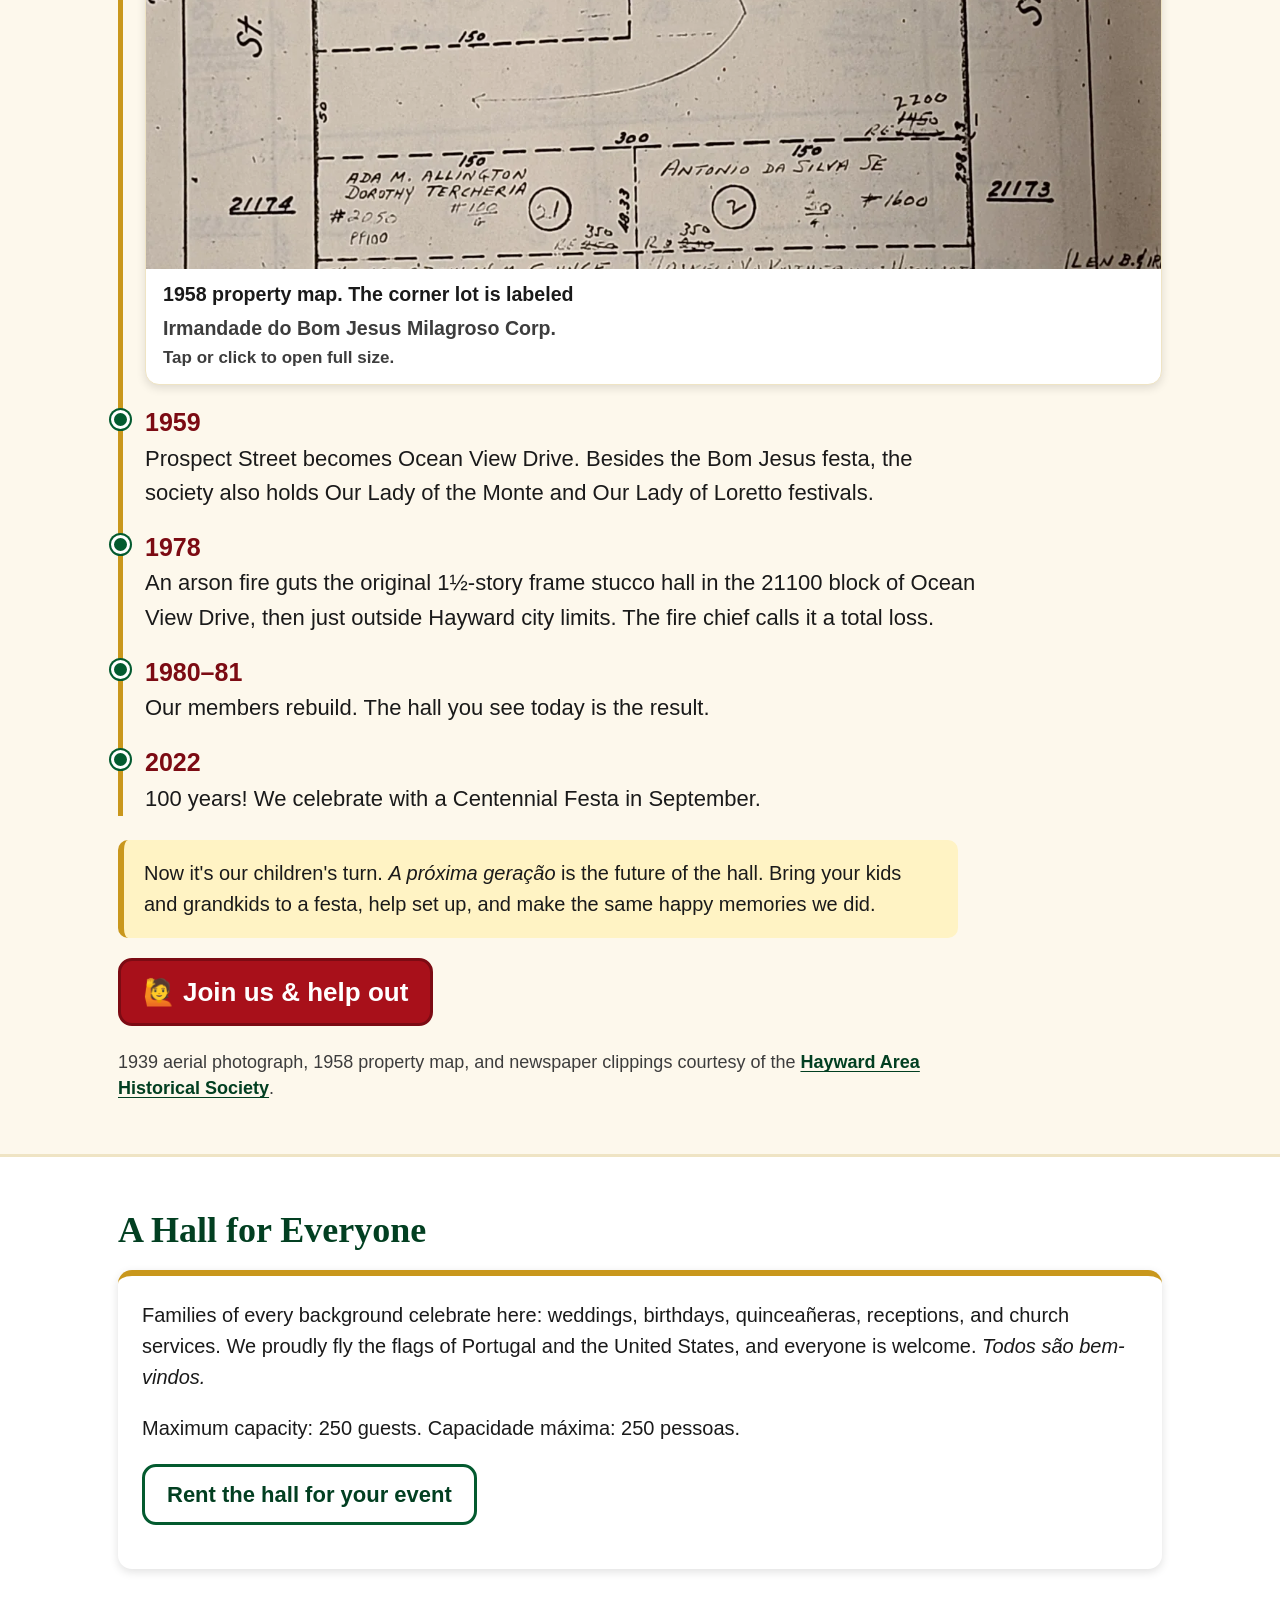
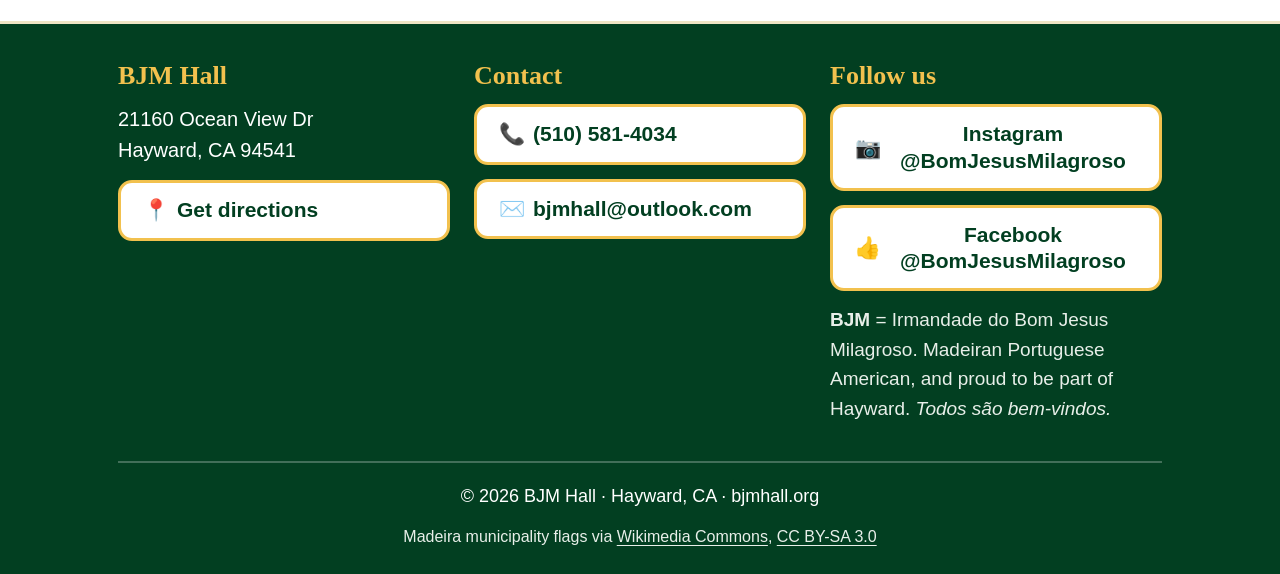
==== commit 8885f9b2: "Use the authentic 1939 photo key at its native size. Drop the composited scan and serve Diane's circ" ====
--- a/index.html
+++ b/index.html
@@ -269,8 +269,8 @@
           <p>For more than 100 years, the <strong lang="pt">Irmandade do Bom Jesus Milagroso</strong> has been a home on the hill for Madeiran Portuguese families in Hayward. It was built by people who worked hard, prayed together, and never missed a chance to celebrate.</p>
         </div>
         <figure class="history-figure history-lead" id="aerial-1939">
-          <a href="images/history/1939-aerial-hall-site.webp">
-            <img src="images/history/1939-aerial-hall-site.webp" srcset="images/history/1939-aerial-hall-site-1000.webp 1000w, images/history/1939-aerial-hall-site.webp 2002w" sizes="(min-width: 768px) 1056px, 100vw" width="2002" height="1502" alt="1939 aerial photograph. The BJM Hall grounds are circled in red at Prospect Street, now Ocean View Drive, and Sycamore Street, now Ash Street. Red labels mark Ash (Sycamore), Foothill, Locust, Ocean View (Prospect), and Grove. Unpaved roads and orchards surround the grounds." loading="lazy" decoding="async">
+          <a href="images/history/1939-aerial-photo-key.webp">
+            <img src="images/history/1939-aerial-photo-key.webp" srcset="images/history/1939-aerial-photo-key-800.webp 800w, images/history/1939-aerial-photo-key.webp 1650w" sizes="(min-width: 768px) 1056px, 100vw" width="1650" height="1275" alt="1939 aerial photograph. The BJM Hall grounds are circled in red at Prospect Street, now Ocean View Drive, and Sycamore Street, now Ash Street. Red labels mark Ash (Sycamore), Foothill, Locust, Ocean View (Prospect), and Grove. Unpaved roads and orchards surround the grounds." loading="lazy" decoding="async">
             <span class="visually-hidden">Opens full size.</span>
           </a>
           <figcaption>1939 aerial photograph. The BJM Hall grounds are circled in red, at Prospect Street (now Ocean View Drive) and Sycamore Street (now Ash Street). Note the unpaved roads and orchards all around. <span lang="pt">Fotografia aérea de 1939. O terreno do BJM Hall está assinalado a vermelho. Repare nas estradas de terra e nos pomares à volta.</span> <span class="history-zoom">Tap or click to open full size.</span></figcaption>
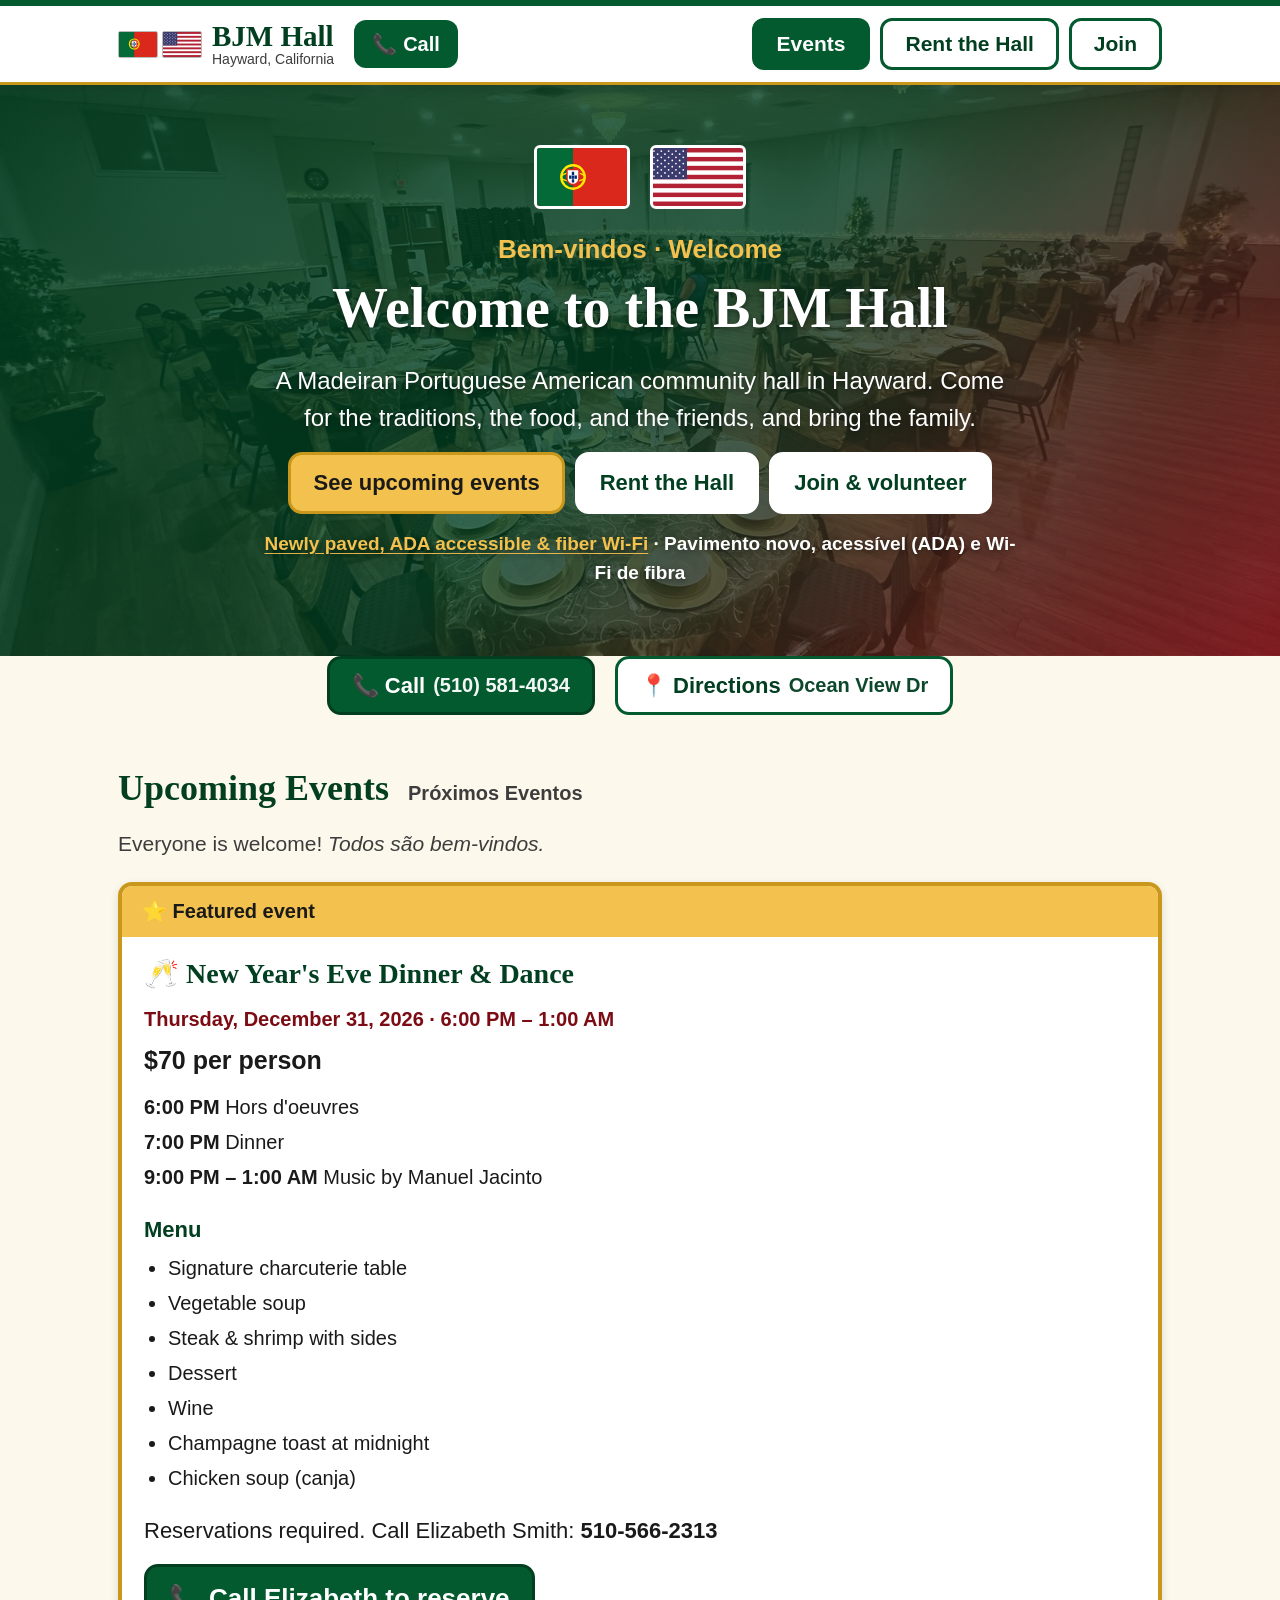
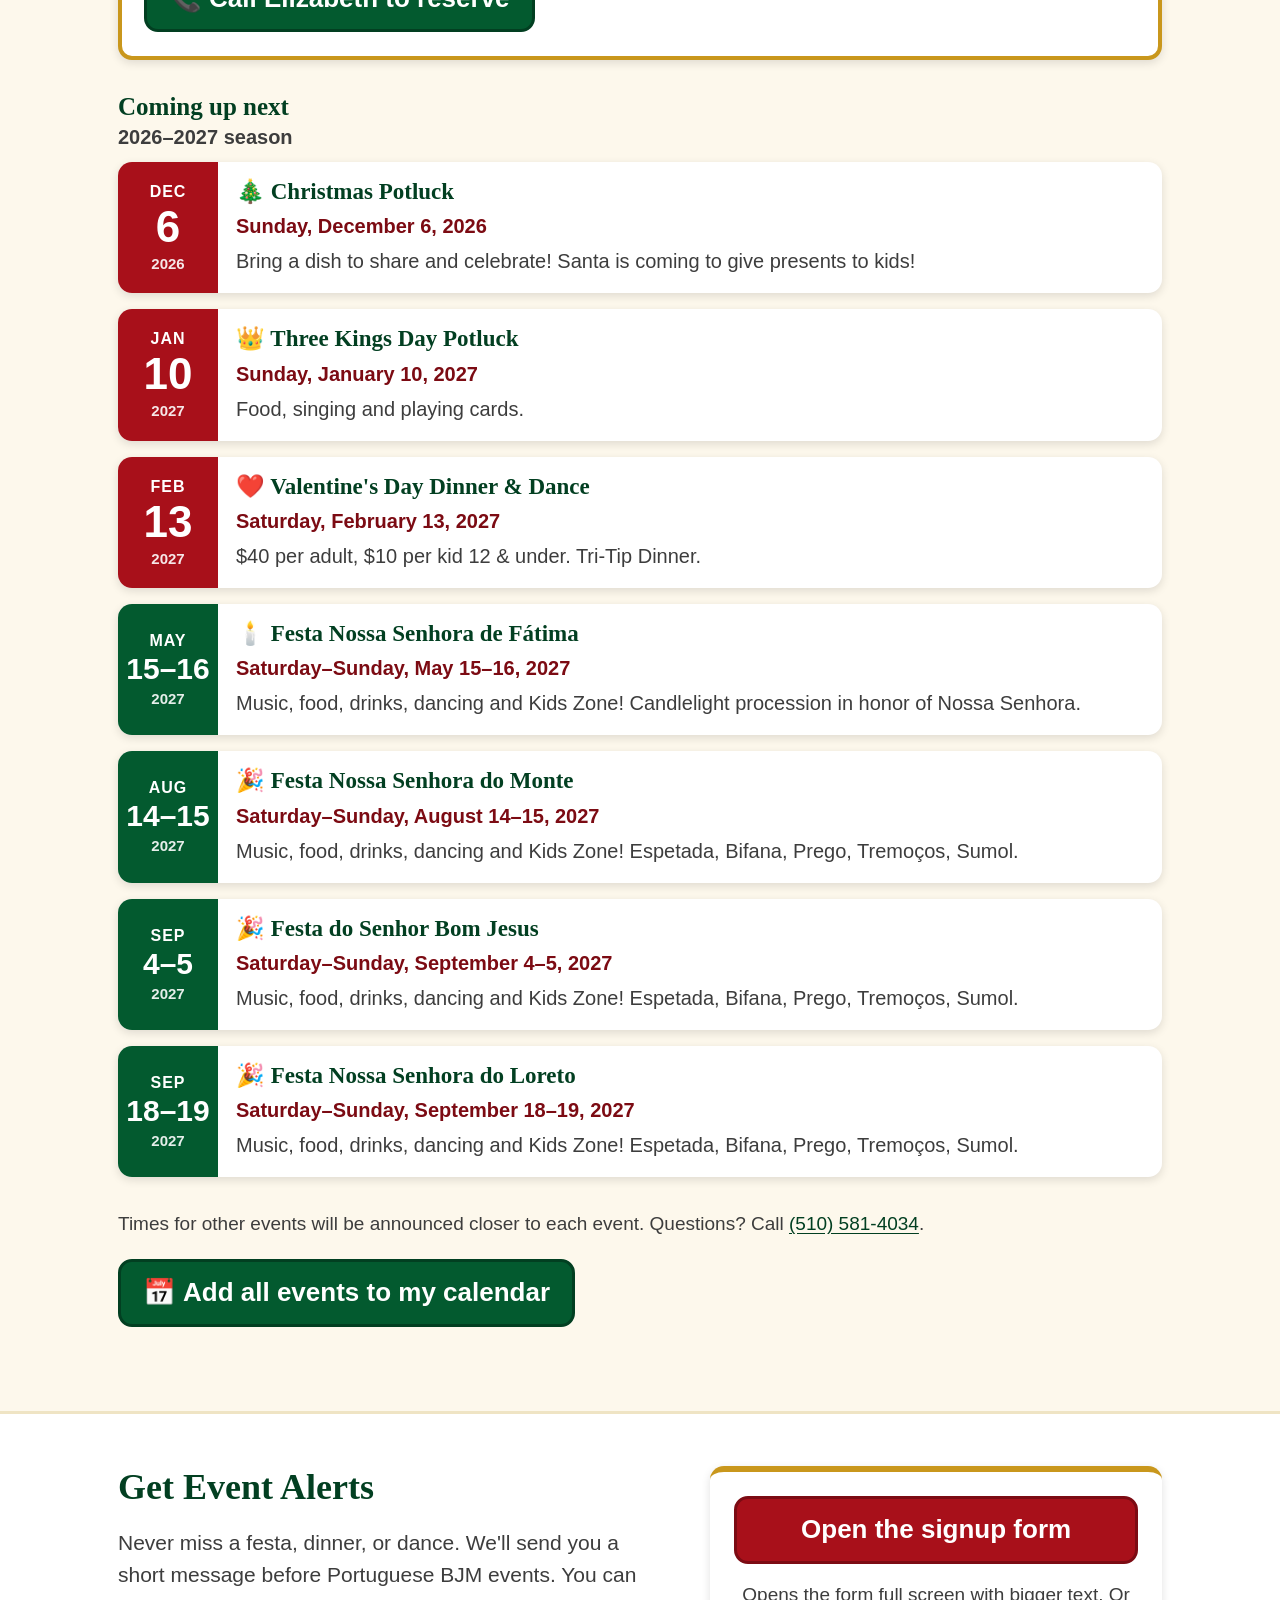
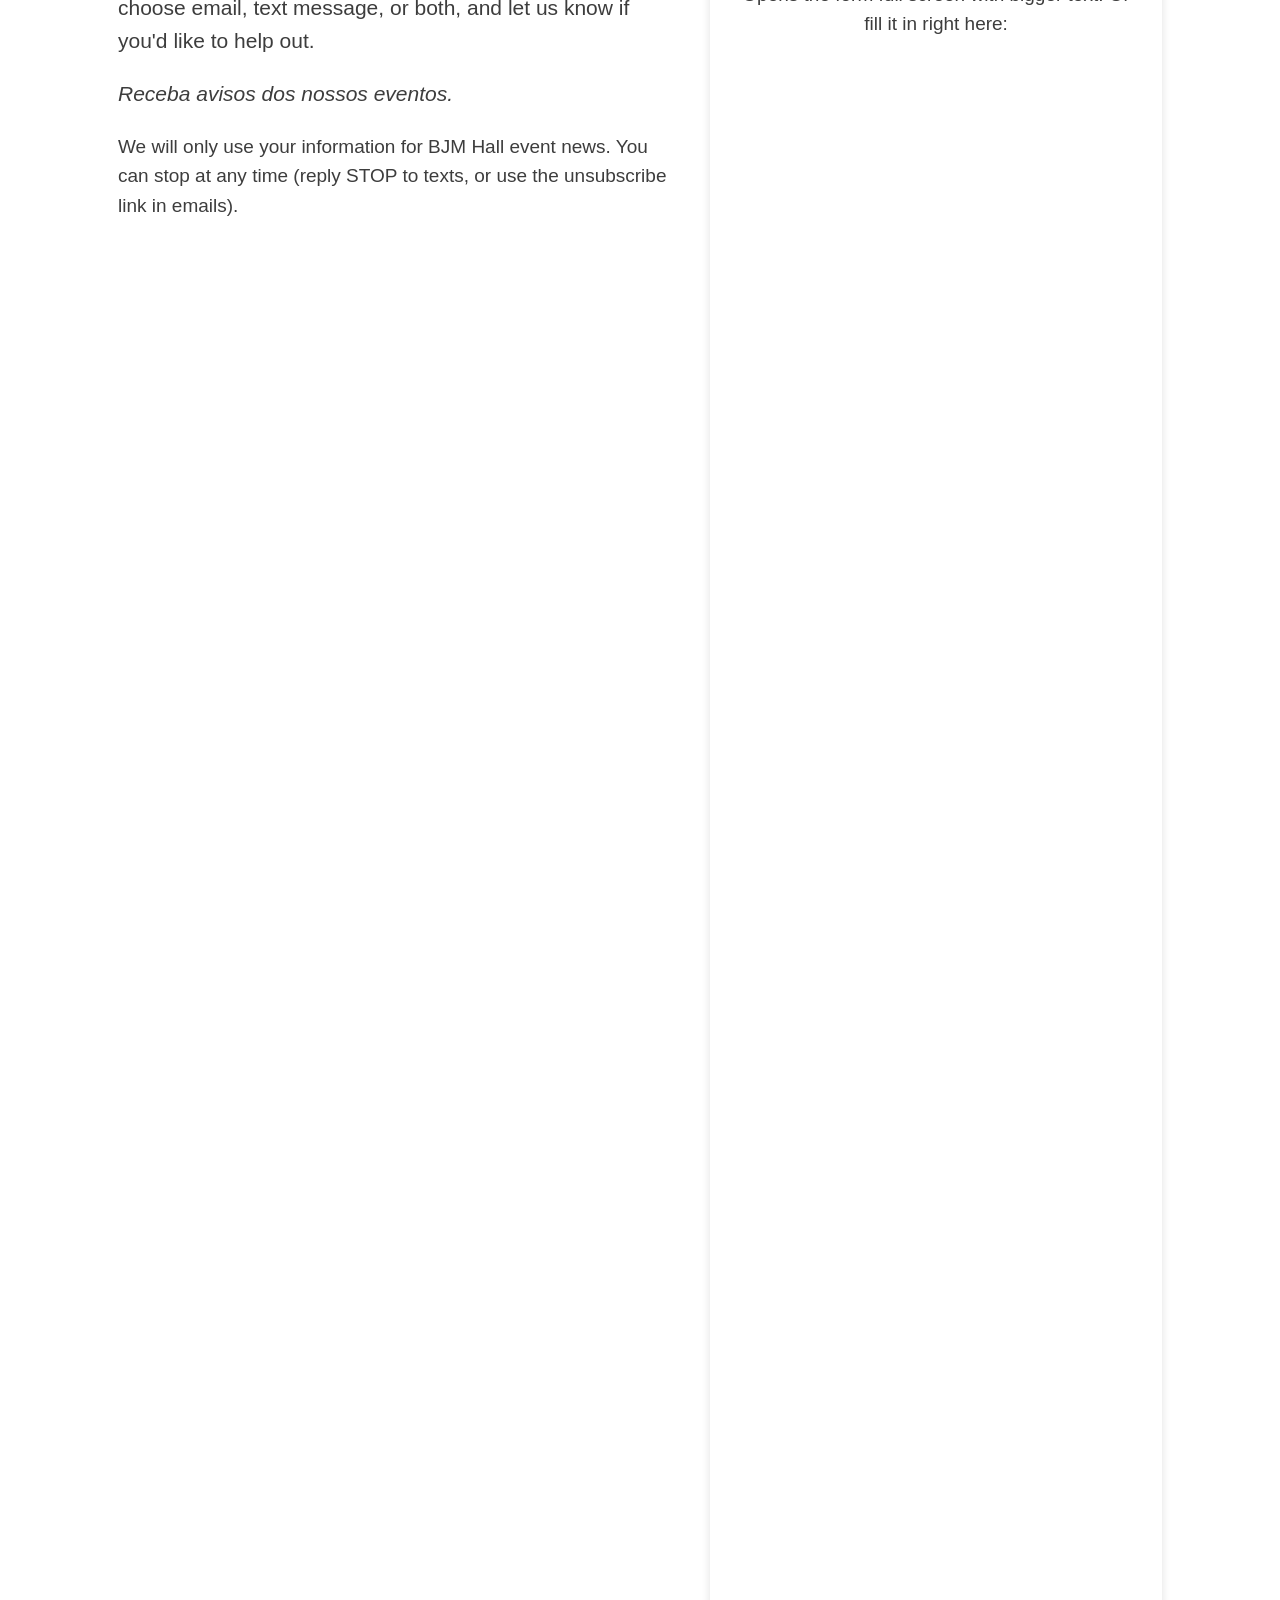
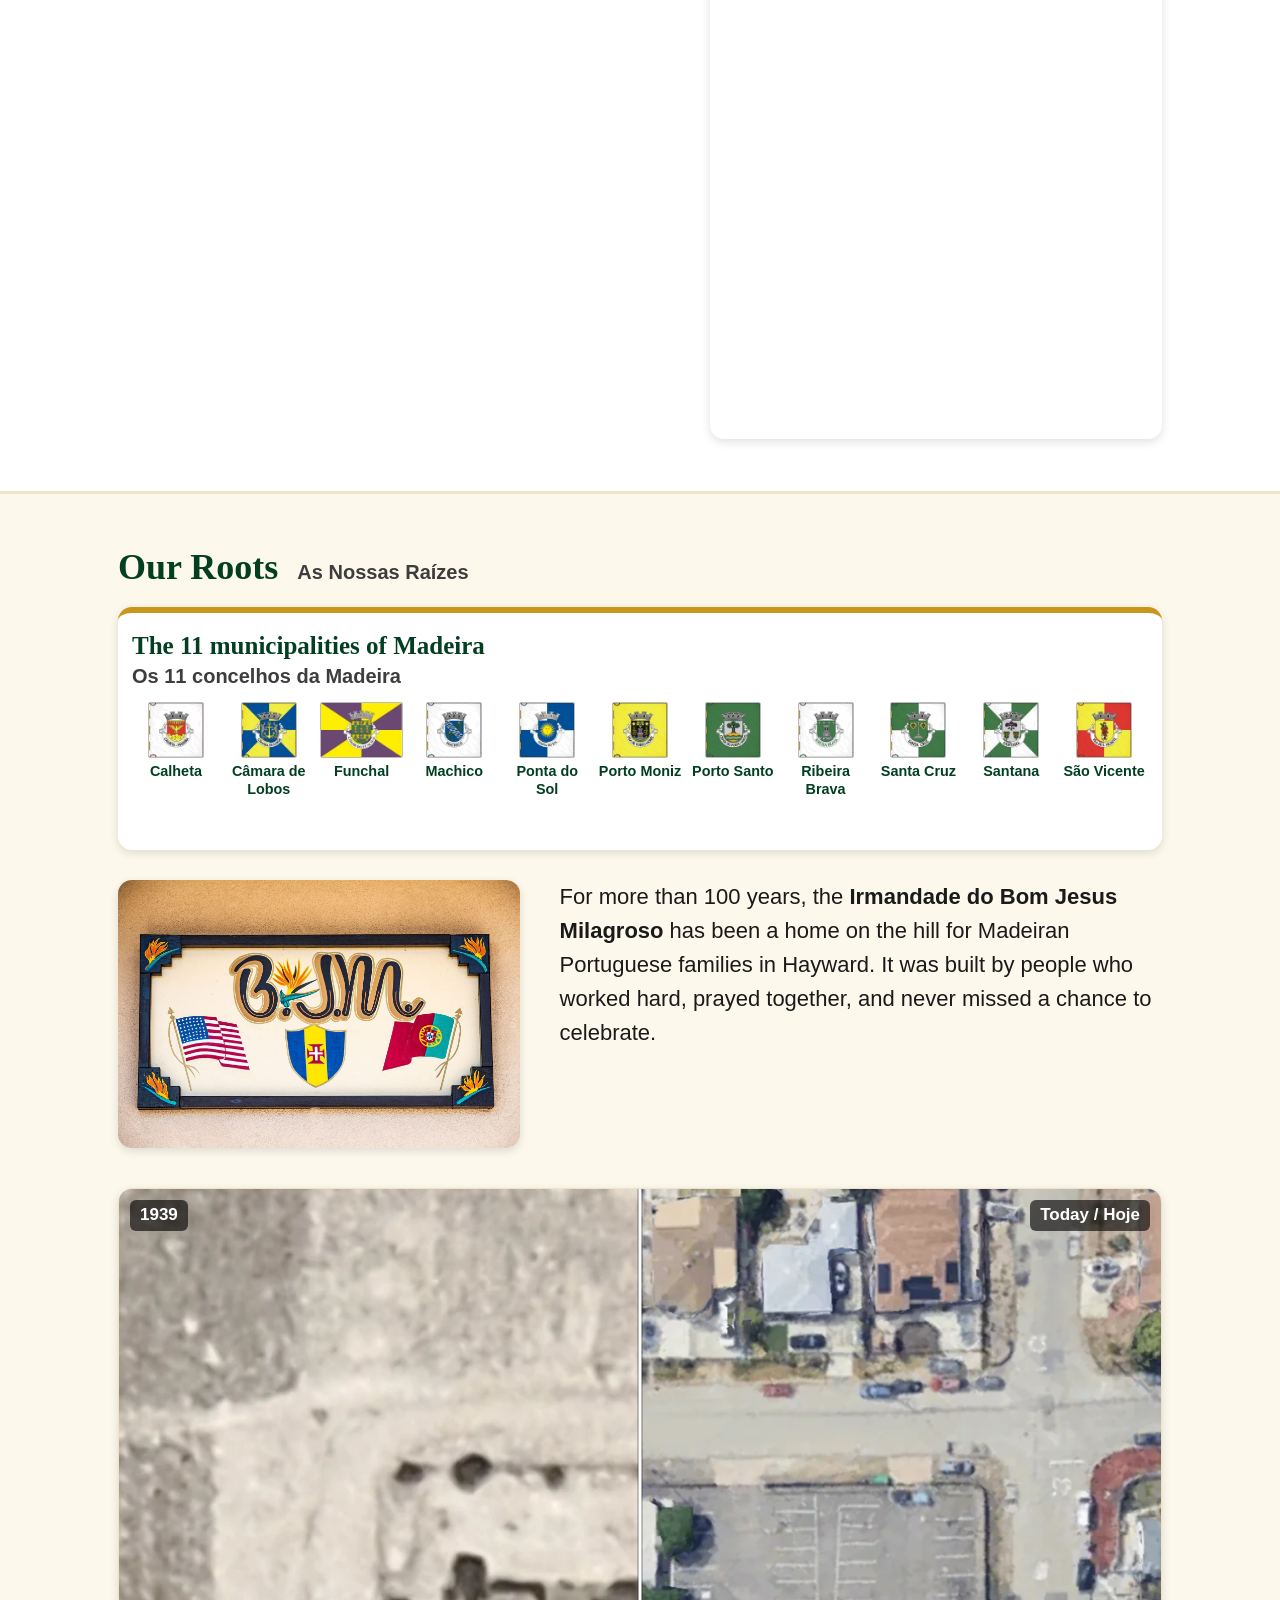
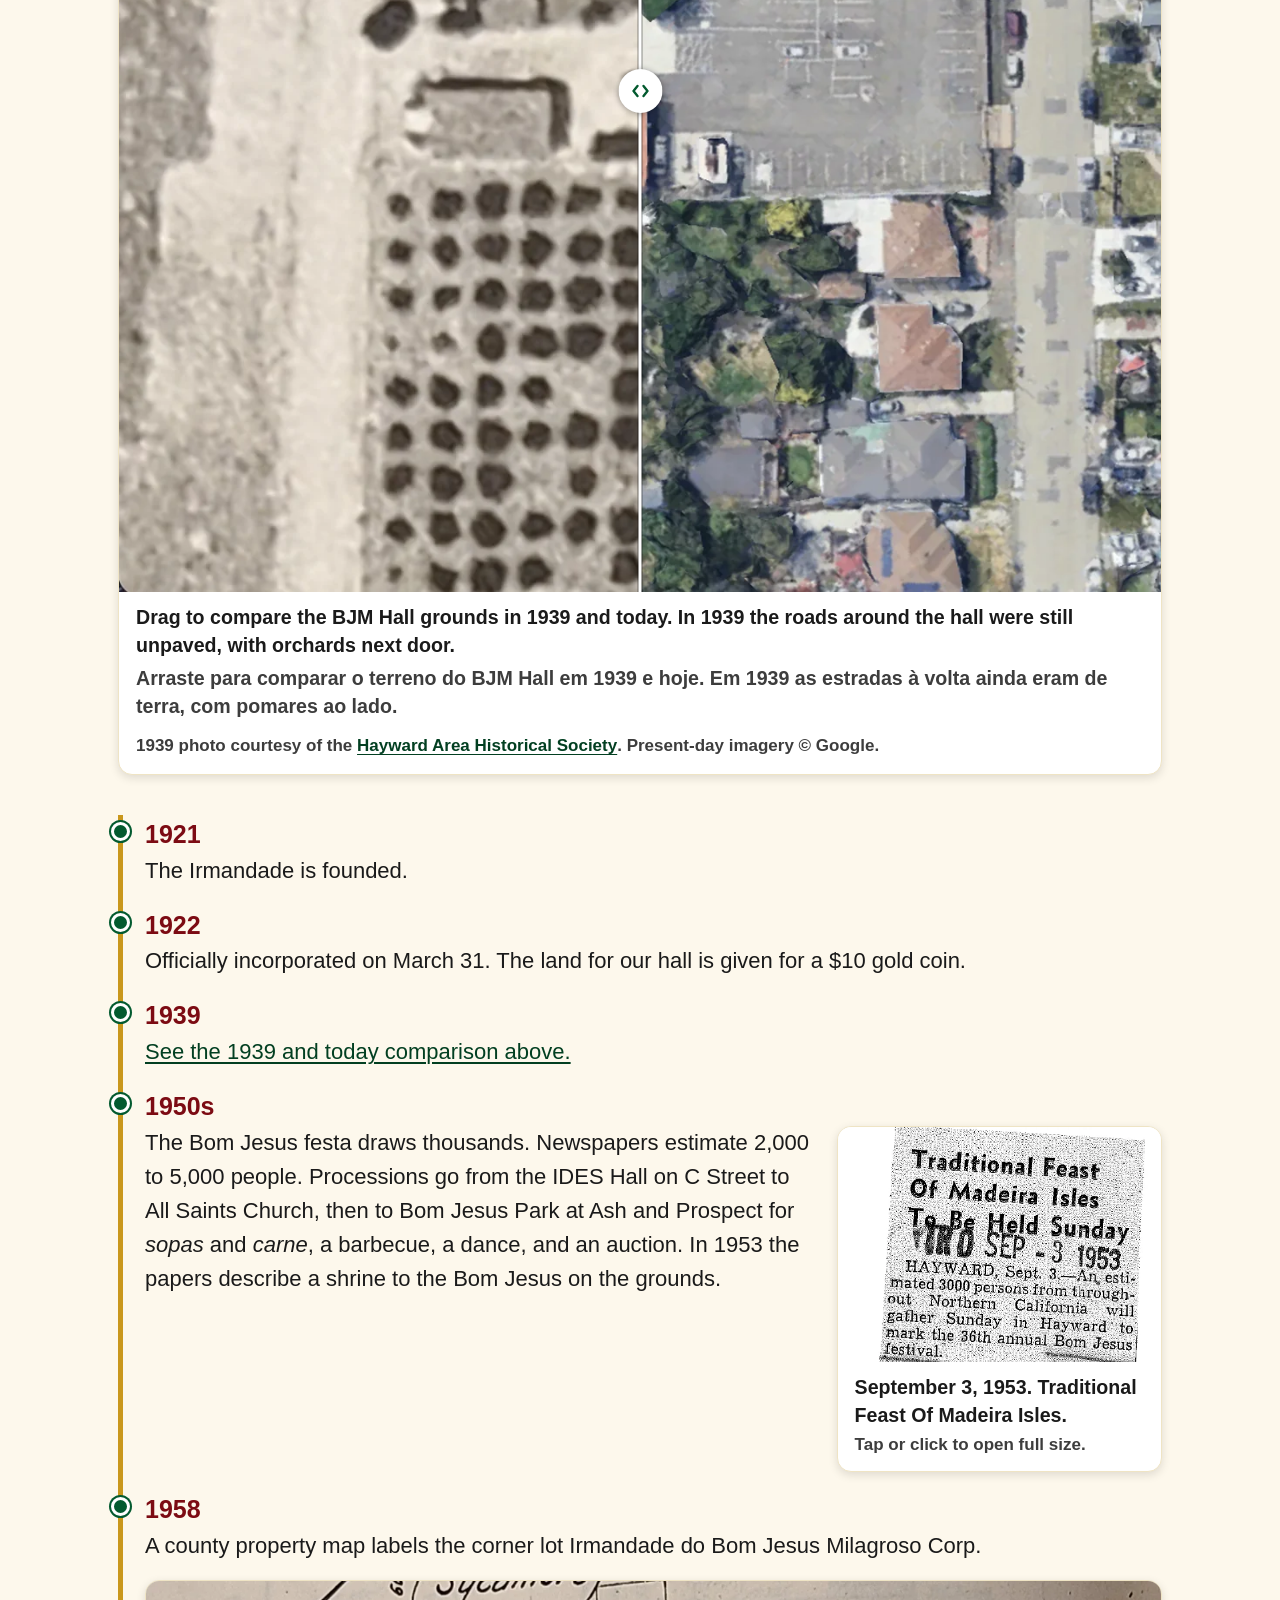
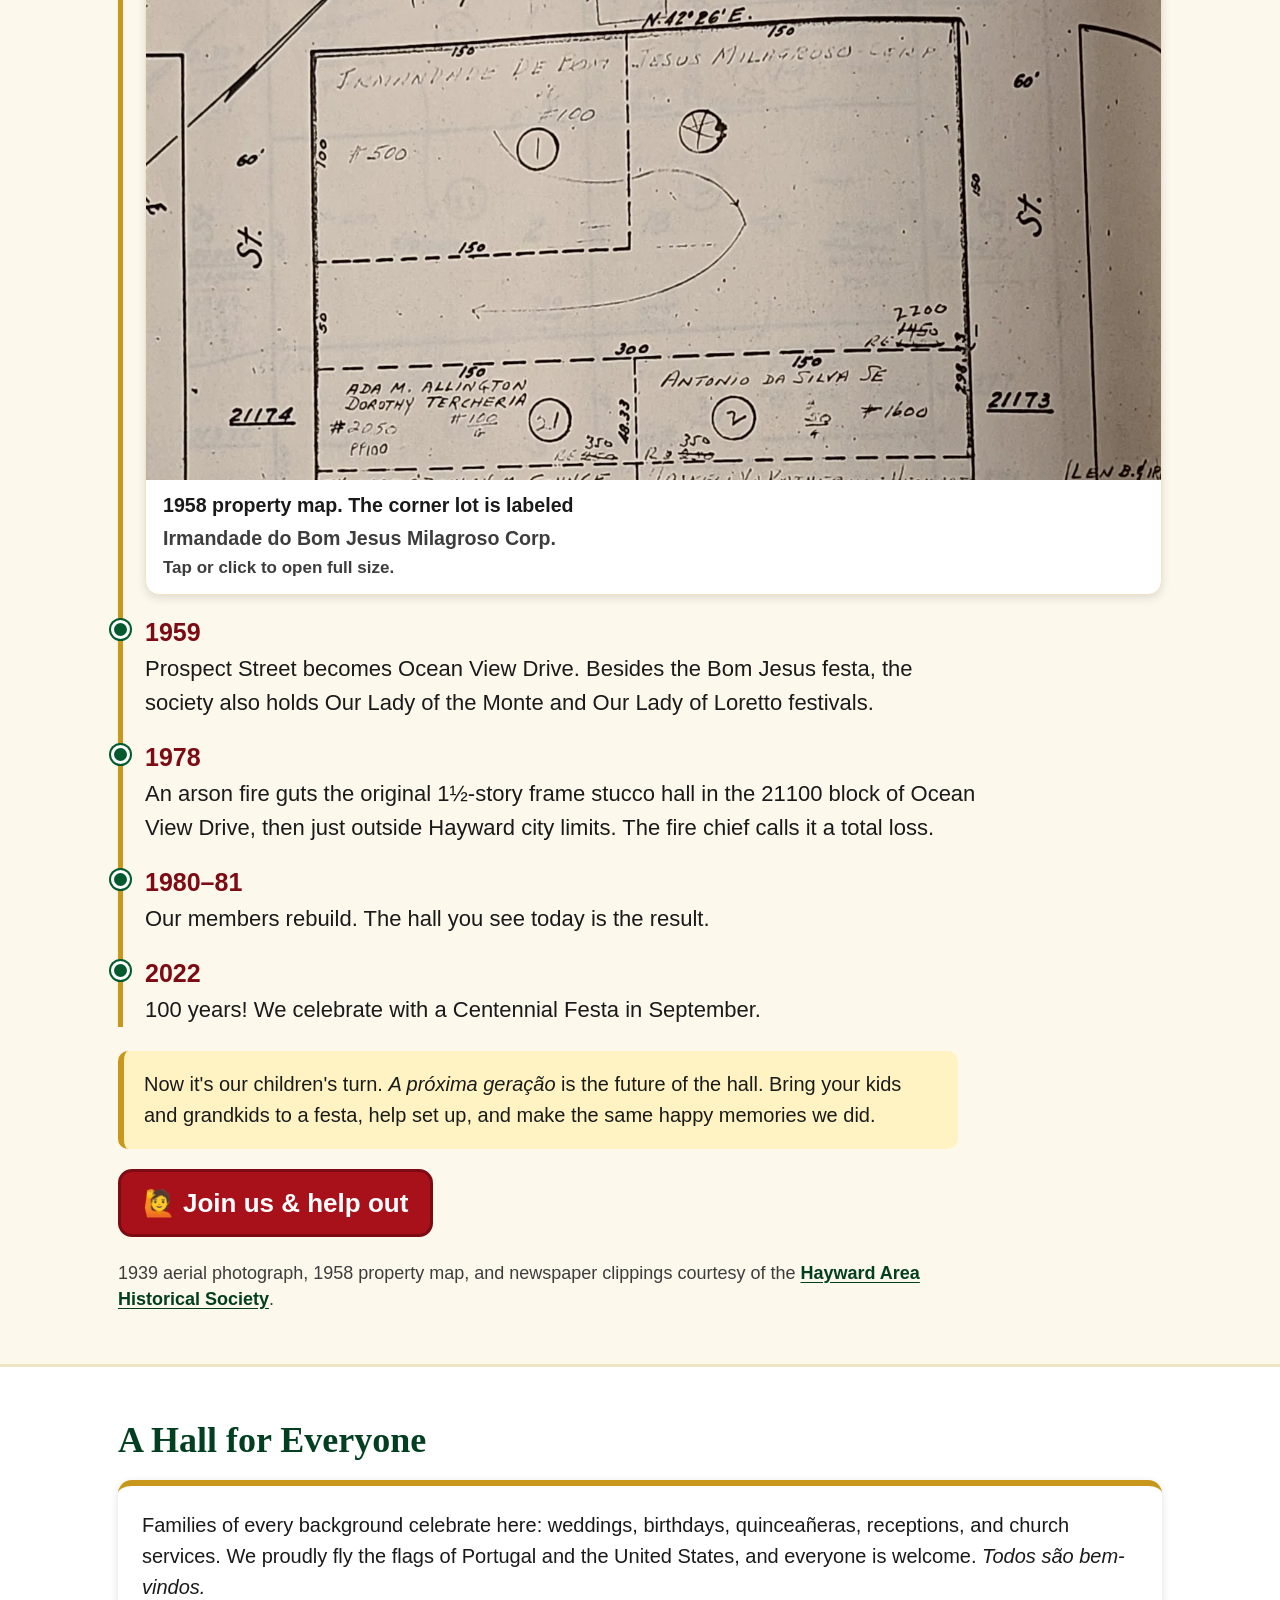
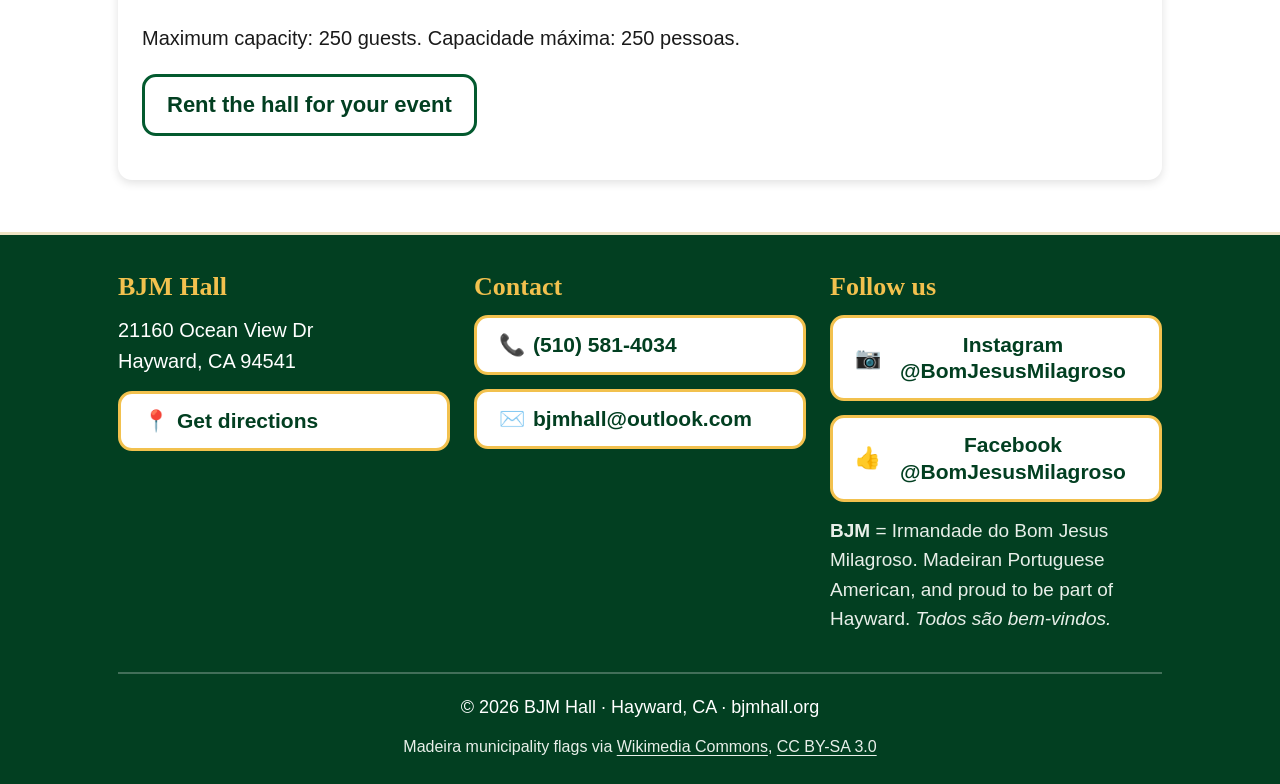
==== commit 263fa18c: "Replace the featured 1939 photo key with a before-and-after slider. The hall lot and the streets aro" ====
--- a/index.html
+++ b/index.html
@@ -268,18 +268,24 @@
         <div class="roots-text">
           <p>For more than 100 years, the <strong lang="pt">Irmandade do Bom Jesus Milagroso</strong> has been a home on the hill for Madeiran Portuguese families in Hayward. It was built by people who worked hard, prayed together, and never missed a chance to celebrate.</p>
         </div>
-        <figure class="history-figure history-lead" id="aerial-1939">
-          <a href="images/history/1939-aerial-photo-key.webp">
-            <img src="images/history/1939-aerial-photo-key.webp" srcset="images/history/1939-aerial-photo-key-800.webp 800w, images/history/1939-aerial-photo-key.webp 1650w" sizes="(min-width: 768px) 1056px, 100vw" width="1650" height="1275" alt="1939 aerial photograph. The BJM Hall grounds are circled in red at Prospect Street, now Ocean View Drive, and Sycamore Street, now Ash Street. Red labels mark Ash (Sycamore), Foothill, Locust, Ocean View (Prospect), and Grove. Unpaved roads and orchards surround the grounds." loading="lazy" decoding="async">
-            <span class="visually-hidden">Opens full size.</span>
-          </a>
-          <figcaption>1939 aerial photograph. The BJM Hall grounds are circled in red, at Prospect Street (now Ocean View Drive) and Sycamore Street (now Ash Street). Note the unpaved roads and orchards all around. <span lang="pt">Fotografia aérea de 1939. O terreno do BJM Hall está assinalado a vermelho. Repare nas estradas de terra e nos pomares à volta.</span> <span class="history-zoom">Tap or click to open full size.</span></figcaption>
+        <figure class="history-figure history-lead" id="compare-1939">
+          <div class="compare-frame" style="--pos:50%">
+            <img class="compare-today" src="images/history/compare-today.webp" srcset="images/history/compare-today-800.webp 800w, images/history/compare-today.webp 1200w" sizes="(min-width: 768px) 1056px, 100vw" width="1200" height="1156" alt="Present-day aerial of the BJM Hall block. The hall and its parking lot sit between the streets on the top, left, and right." decoding="async">
+            <img class="compare-then" src="images/history/compare-1939.webp" srcset="images/history/compare-1939-800.webp 800w, images/history/compare-1939.webp 1200w" sizes="(min-width: 768px) 1056px, 100vw" width="1200" height="1156" alt="1939 aerial close-up of the same grounds. The roads are unpaved and an orchard stands next door." decoding="async">
+            <span class="compare-label compare-label-then">1939</span>
+            <span class="compare-label compare-label-now">Today / <span lang="pt">Hoje</span></span>
+            <span class="compare-handle" aria-hidden="true"></span>
+            <label class="visually-hidden" for="compare-range">Drag to compare the BJM Hall grounds in 1939 and today</label>
+            <input id="compare-range" class="compare-range" type="range" min="0" max="100" value="50" step="1">
+          </div>
+          <figcaption>Drag to compare the BJM Hall grounds in 1939 and today. In 1939 the roads around the hall were still unpaved, with orchards next door. <span lang="pt">Arraste para comparar o terreno do BJM Hall em 1939 e hoje. Em 1939 as estradas à volta ainda eram de terra, com pomares ao lado.</span></figcaption>
+          <p class="compare-credit">1939 photo courtesy of the <a href="https://www.haywardareahistory.org/" target="_blank" rel="noopener">Hayward Area Historical Society</a>. Present-day imagery © Google.</p>
         </figure>
         <div class="roots-history">
           <ol class="timeline">
             <li><span class="tl-year">1921</span> <p class="tl-prose">The Irmandade is founded.</p></li>
             <li><span class="tl-year">1922</span> <p class="tl-prose">Officially incorporated on March 31. The land for our hall is given for a $10 gold coin.</p></li>
-            <li><span class="tl-year">1939</span> <p class="tl-prose"><a href="#aerial-1939">See the 1939 aerial above.</a></p></li>
+            <li><span class="tl-year">1939</span> <p class="tl-prose"><a href="#compare-1939">See the 1939 and today comparison above.</a></p></li>
             <li>
               <span class="tl-year">1950s</span>
               <div class="tl-split">
@@ -354,4 +360,5 @@
     </div>
   </div>
 </footer>
+<script src="js/compare-slider.js"></script>
 </body></html>
--- a/css/style.css
+++ b/css/style.css
@@ -131,6 +131,18 @@
 .history-figure a{display:block;color:inherit;text-decoration:none}
 .history-figure img{width:100%;height:auto;background:#f3eee0}
 .history-lead{grid-column:1 / -1;max-width:none;margin-top:0}
+.compare-frame{position:relative;width:100%;aspect-ratio:1200 / 1156;overflow:hidden;background:#f3eee0;touch-action:pan-y;cursor:ew-resize;user-select:none}
+.history-lead .compare-frame img{position:absolute;inset:0;width:100%;height:100%;max-width:none;object-fit:fill;pointer-events:none;background:none}
+.compare-then{clip-path:inset(0 calc(100% - var(--pos, 50%)) 0 0)}
+.compare-label{position:absolute;top:.55rem;z-index:2;pointer-events:none;background:rgba(0,0,0,.62);color:#fff;font-size:.85rem;font-weight:800;line-height:1.2;padding:.28rem .5rem;border-radius:6px}
+.compare-label-then{left:.55rem}
+.compare-label-now{right:.55rem}
+.compare-handle{position:absolute;top:0;bottom:0;left:var(--pos, 50%);z-index:2;width:3px;transform:translateX(-50%);background:#fff;box-shadow:0 0 0 1px rgba(0,0,0,.4);pointer-events:none}
+.compare-handle::after{content:"";position:absolute;top:50%;left:50%;width:44px;height:44px;transform:translate(-50%, -50%);border-radius:50%;background:#fff url("data:image/svg+xml,%3Csvg xmlns='http://www.w3.org/2000/svg' viewBox='0 0 24 24' fill='none' stroke='%23035A2F' stroke-width='2.4' stroke-linecap='round' stroke-linejoin='round'%3E%3Cpath d='M9 7 L5 12 L9 17 M15 7 L19 12 L15 17'/%3E%3C/svg%3E") center / 24px 24px no-repeat;box-shadow:0 1px 6px rgba(0,0,0,.4)}
+.compare-frame:focus-within .compare-handle::after{outline:4px solid var(--gold);outline-offset:3px}
+.compare-range{position:absolute;z-index:3;left:0;top:50%;width:100%;height:44px;margin:0;transform:translateY(-50%);opacity:0;cursor:ew-resize;touch-action:pan-y}
+.compare-credit{margin:0;padding:0 .85rem .75rem;max-width:42rem;font-size:.85rem;font-weight:600;line-height:1.45;color:var(--muted)}
+.compare-credit a{display:inline;color:var(--green-dark);font-weight:700;text-decoration:underline}
 .history-clip{max-width:16.5rem}
 .history-figure figcaption{padding:.6rem .85rem .7rem;font-weight:700;font-size:.98rem;line-height:1.4}
 .history-figure figcaption [lang="pt"]{display:block;margin-top:.3rem;font-weight:600;color:var(--muted)}
